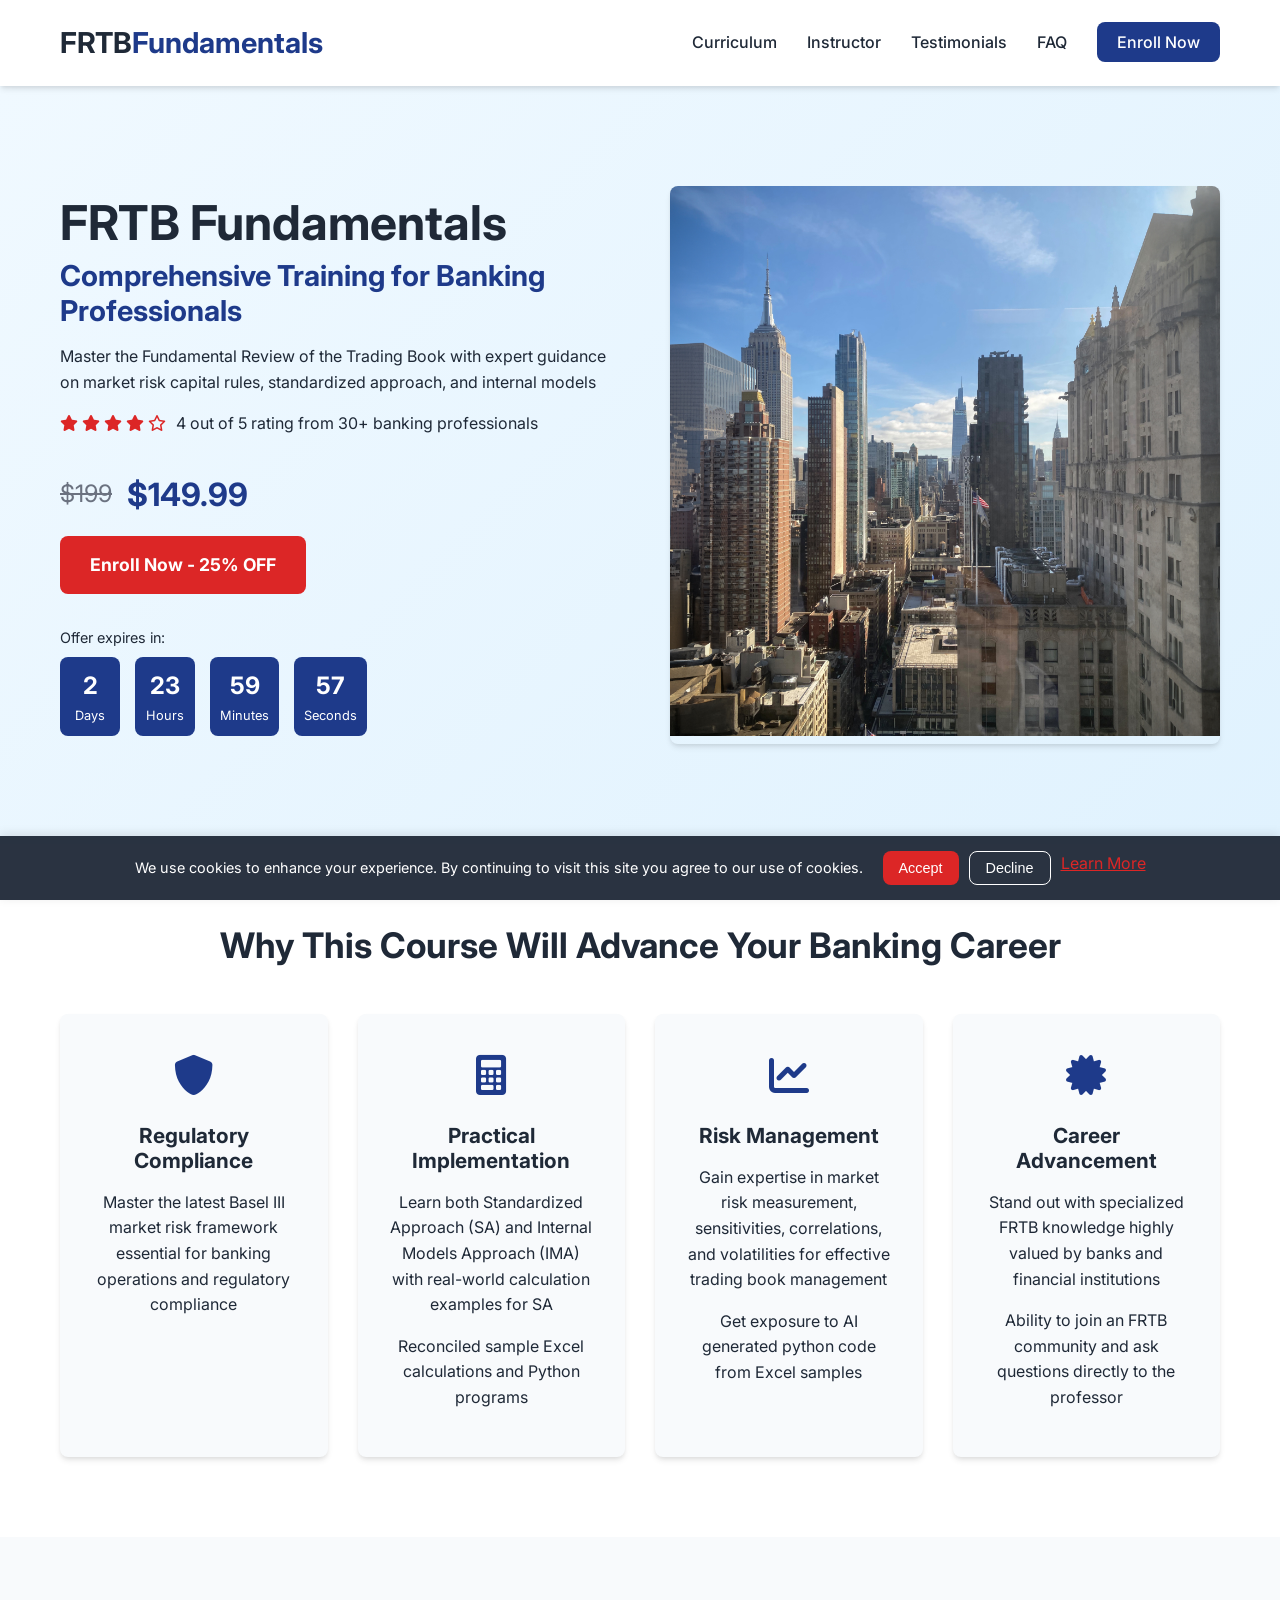
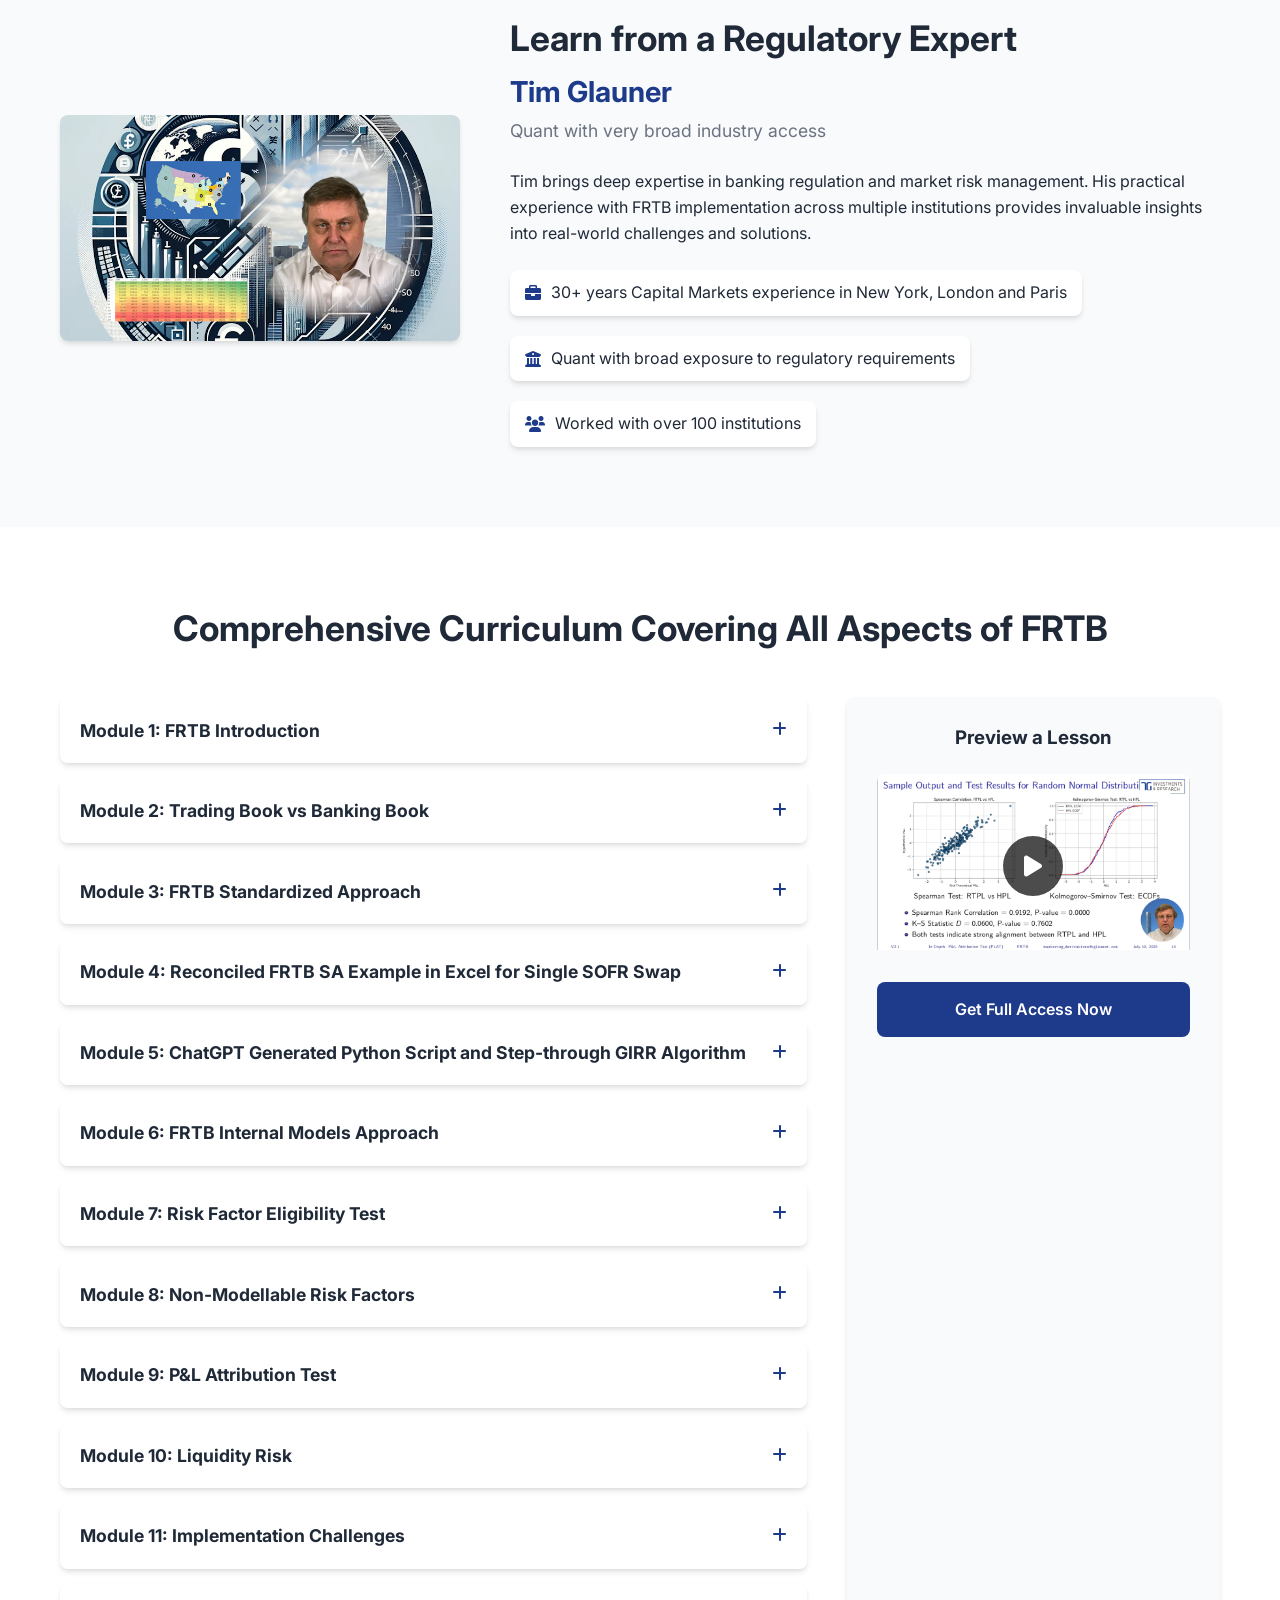
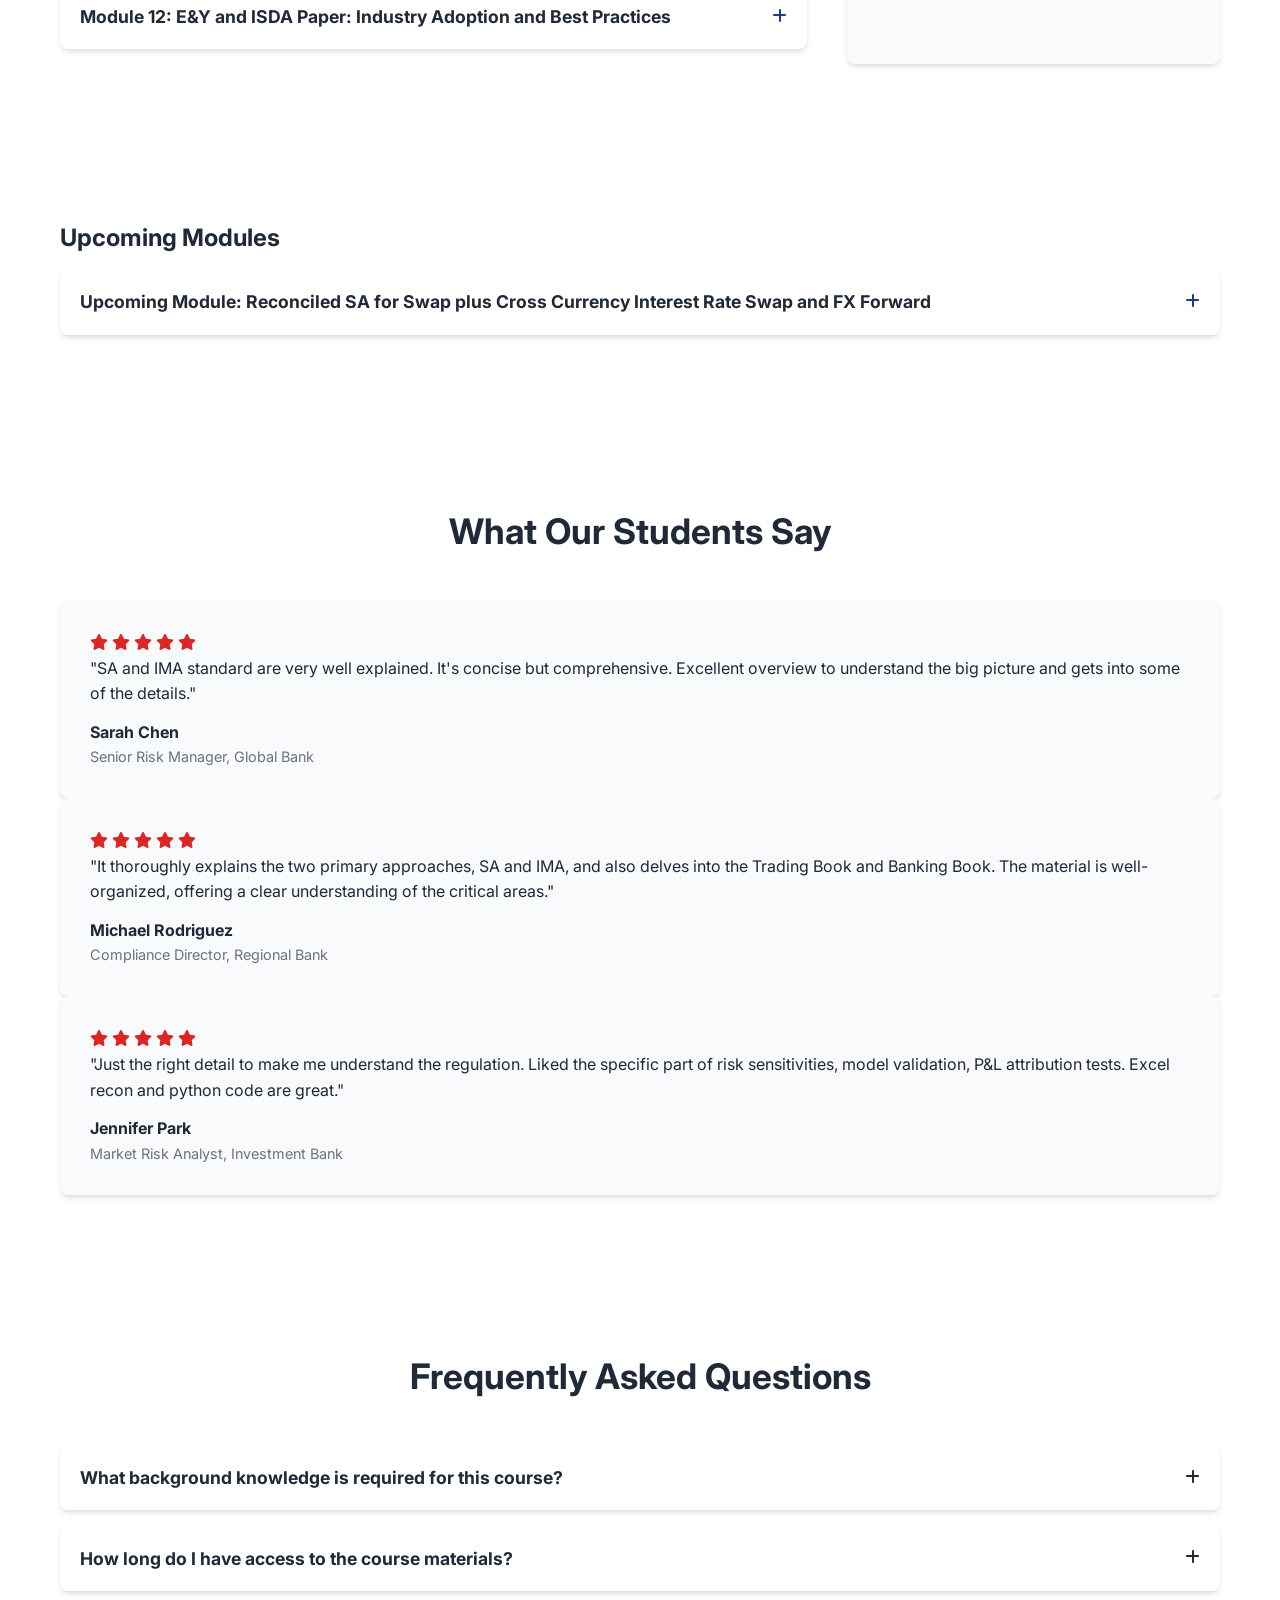
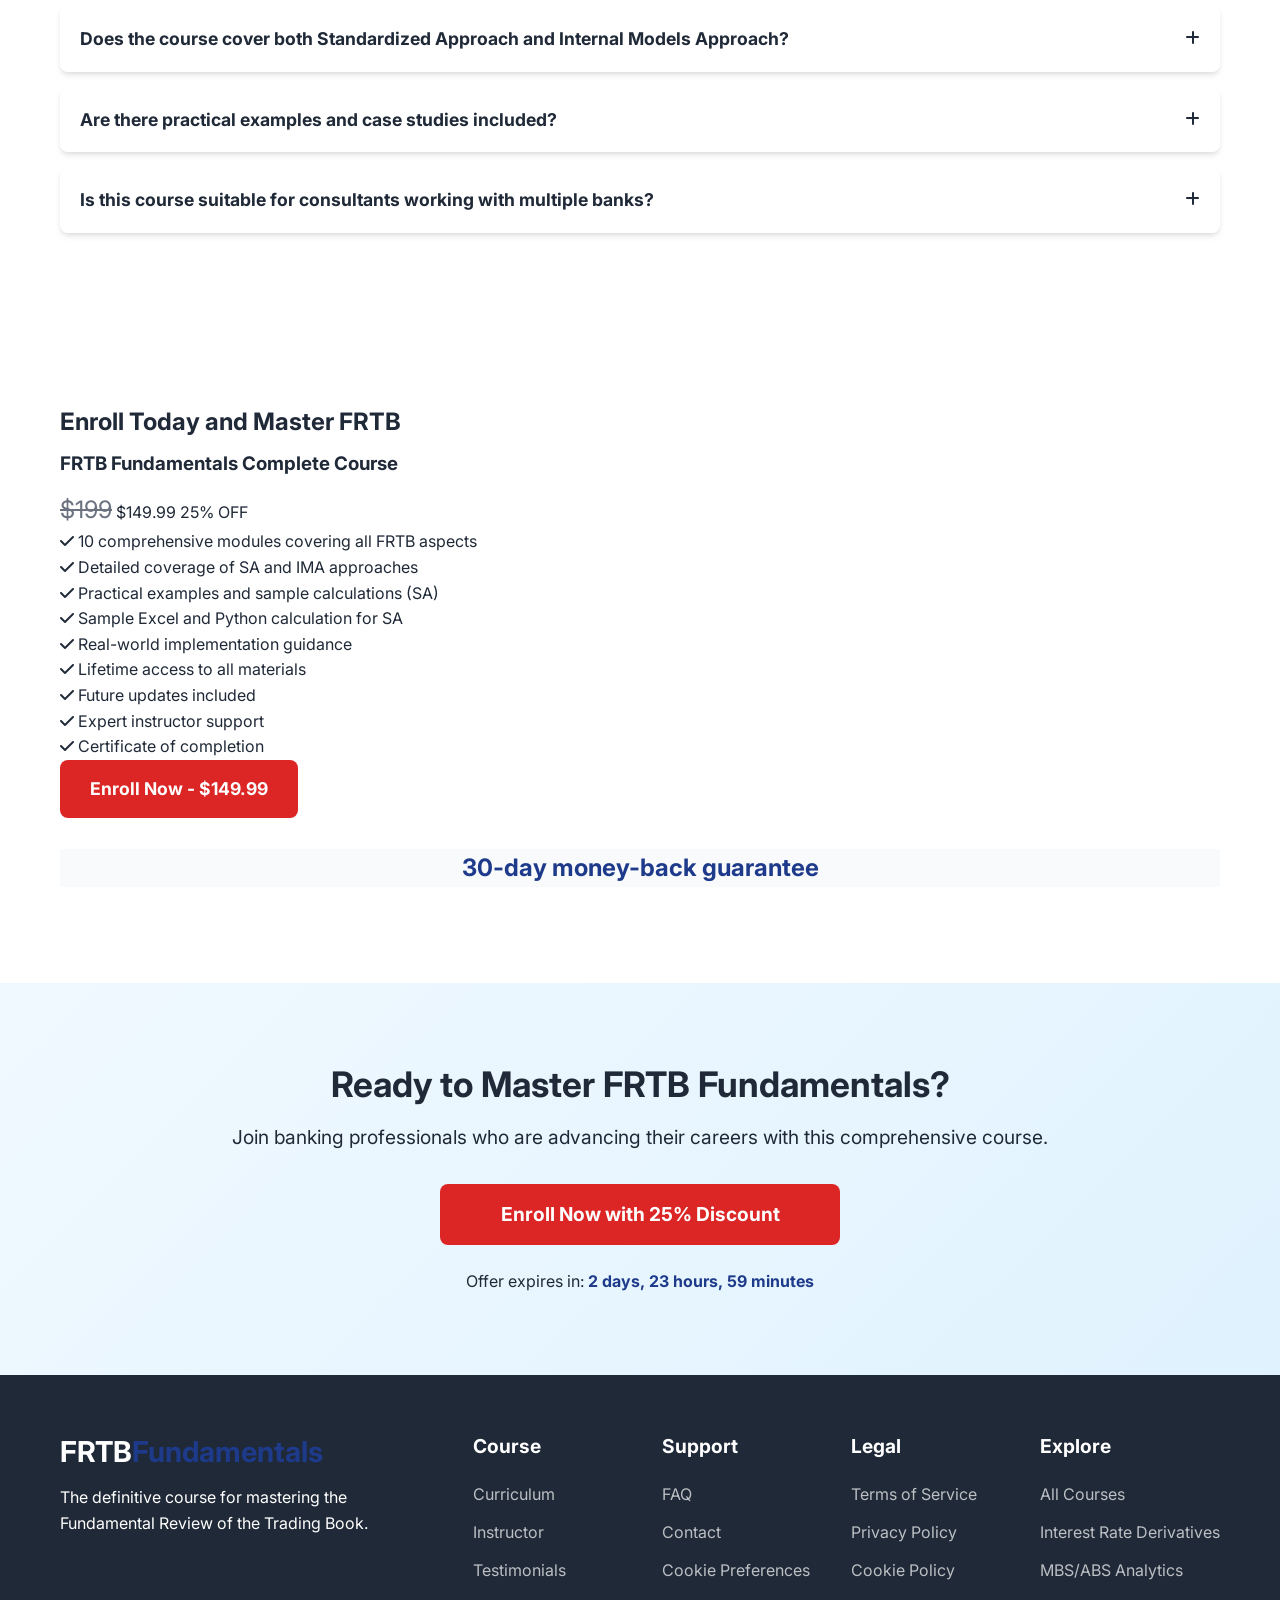
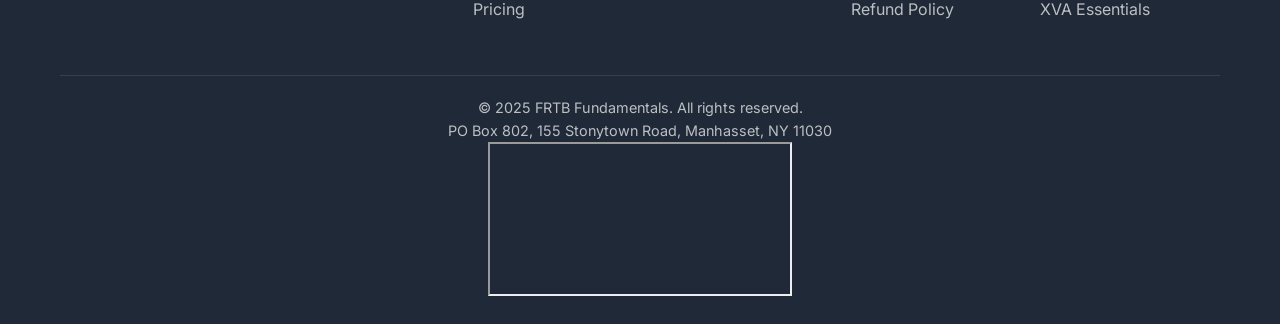
==== index.html @ 1088422f "Update March 2026 Udemy coupon links" ====
<!DOCTYPE html>
<html lang="en">
<head>
    <meta charset="UTF-8">
    <meta name="viewport" content="width=device-width, initial-scale=1.0">
    <title>FRTB Fundamentals | Comprehensive Training for Banking Professionals</title>
    <meta name="description" content="Master FRTB: SA vs IMA, Expected Shortfall, RFET/NMRF, PLA, and liquidity horizons. Bank-grade examples with Excel and Python.">
    <meta name="keywords" content="FRTB, fundamental review trading book, market risk, Basel III, banking regulation, capital requirements, standardized approach, internal models">
    <meta name="author" content="Tim Glauner">
    <meta name="robots" content="index,follow,max-snippet:-1,max-image-preview:large,max-video-preview:-1">
    <link rel="canonical" href="https://tglauner.com/frtb_fundamentals/">
    <link rel="alternate" hreflang="en" href="https://tglauner.com/frtb_fundamentals/">
    <meta property="og:title" content="FRTB Fundamentals | Basel III Market Risk Course">
    <meta property="og:description" content="Master FRTB: SA vs IMA, Expected Shortfall, RFET/NMRF, PLA, and liquidity horizons. Bank-grade examples with Excel and Python.">
    <meta property="og:url" content="https://tglauner.com/frtb_fundamentals/">
    <meta property="og:type" content="website">
    <meta property="og:site_name" content="TG Investments and Research">
    <meta property="og:locale" content="en_US">
    <meta property="og:image" content="https://tglauner.com/frtb_fundamentals/images/frtb_skyline.jpg">
    <meta property="og:image:alt" content="Financial district skyline for FRTB Fundamentals">
    <meta name="twitter:card" content="summary_large_image">
    <meta name="twitter:title" content="FRTB Fundamentals | Basel III Market Risk Course">
    <meta name="twitter:description" content="Master FRTB: SA vs IMA, Expected Shortfall, RFET/NMRF, PLA, and liquidity horizons. Bank-grade examples with Excel and Python.">
    <meta name="twitter:image" content="https://tglauner.com/frtb_fundamentals/images/frtb_skyline.jpg">
    <meta name="twitter:image:alt" content="Financial district skyline for FRTB Fundamentals">
    <link rel="stylesheet" href="styles.css">
    <link rel="stylesheet" href="cookie-styles.css">
    <link rel="stylesheet" href="https://cdnjs.cloudflare.com/ajax/libs/font-awesome/6.0.0/css/all.min.css">
    <link rel="preconnect" href="https://fonts.googleapis.com">
    <link rel="preconnect" href="https://fonts.gstatic.com" crossorigin>
    <link href="https://fonts.googleapis.com/css2?family=Inter:wght@300;400;500;600;700&display=swap" rel="stylesheet">
    <link rel="icon" type="image/png" href="images/FRTB_favicon.png">
    <script type="application/ld+json">
        {
            "@context": "https://schema.org",
            "@graph": [
                {
                    "@type": "Organization",
                    "@id": "https://tglauner.com/#organization",
                    "name": "TG Investments and Research, LLC",
                    "url": "https://tglauner.com/",
                    "logo": "https://tglauner.com/assets/favicon.png"
                },
                {
                    "@type": "Person",
                    "@id": "https://tglauner.com/#tim-glauner",
                    "name": "Tim Glauner",
                    "jobTitle": "Founder and Instructor",
                    "affiliation": {
                        "@id": "https://tglauner.com/#organization"
                    }
                },
                {
                    "@type": "Course",
                    "@id": "https://tglauner.com/frtb_fundamentals/#course",
                    "name": "FRTB Fundamentals",
                    "description": "Master FRTB: SA vs IMA, Expected Shortfall, RFET/NMRF, PLA, and liquidity horizons. Bank-grade examples with Excel and Python.",
                    "url": "https://tglauner.com/frtb_fundamentals/",
                    "image": "https://tglauner.com/frtb_fundamentals/images/frtb_skyline.jpg",
                    "inLanguage": "en",
                    "educationalLevel": "Professional",
                    "courseMode": "online",
                    "provider": {
                        "@id": "https://tglauner.com/#organization"
                    },
                    "instructor": {
                        "@id": "https://tglauner.com/#tim-glauner"
                    },
                    "offers": {
                        "@type": "Offer",
                        "url": "https://www.udemy.com/course/fundamental-review-of-the-trading-book/?couponCode=FRTB25_MAR_2026",
                        "price": "149.99",
                        "priceCurrency": "USD",
                        "availability": "https://schema.org/InStock"
                    }
                },
                {
                    "@type": "BreadcrumbList",
                    "@id": "https://tglauner.com/frtb_fundamentals/#breadcrumbs",
                    "itemListElement": [
                        {
                            "@type": "ListItem",
                            "position": 1,
                            "name": "Home",
                            "item": "https://tglauner.com/"
                        },
                        {
                            "@type": "ListItem",
                            "position": 2,
                            "name": "FRTB Fundamentals",
                            "item": "https://tglauner.com/frtb_fundamentals/"
                        }
                    ]
                },
                {
                    "@type": "FAQPage",
                    "@id": "https://tglauner.com/frtb_fundamentals/#faq",
                    "mainEntity": [
                        {
                            "@type": "Question",
                            "name": "What background knowledge is required for this course?",
                            "acceptedAnswer": {
                                "@type": "Answer",
                                "text": "Basic understanding of banking operations and market risk concepts is helpful but not required. The course starts with fundamentals and builds up to advanced topics."
                            }
                        },
                        {
                            "@type": "Question",
                            "name": "How long do I have access to the course materials?",
                            "acceptedAnswer": {
                                "@type": "Answer",
                                "text": "You have lifetime access to all course materials, including any future updates and additional content that may be added."
                            }
                        },
                        {
                            "@type": "Question",
                            "name": "Does the course cover both Standardized Approach and Internal Models Approach?",
                            "acceptedAnswer": {
                                "@type": "Answer",
                                "text": "Yes, the course provides comprehensive coverage of both SA and IMA, including detailed explanations, calculations, and practical implementation guidance."
                            }
                        },
                        {
                            "@type": "Question",
                            "name": "Are there practical examples and case studies included?",
                            "acceptedAnswer": {
                                "@type": "Answer",
                                "text": "Absolutely. The course includes numerous practical examples, sample calculations, and real-world case studies to illustrate key concepts and implementation challenges."
                            }
                        },
                        {
                            "@type": "Question",
                            "name": "Is this course suitable for consultants working with multiple banks?",
                            "acceptedAnswer": {
                                "@type": "Answer",
                                "text": "Yes, the course is designed to provide comprehensive knowledge that consultants can apply across different institutions and FRTB implementation projects."
                            }
                        }
                    ]
                }
            ]
        }
    </script>
</head>
<body>
    <header>
        <div class="container">
            <div class="logo">
                <div class="logo-text">FRTB<span>Fundamentals</span></div>
            </div>
            <nav>
                <ul>
                    <li><a href="#curriculum">Curriculum</a></li>
                    <li><a href="#instructor">Instructor</a></li>
                    <li><a href="#testimonials">Testimonials</a></li>
                    <li><a href="#faq">FAQ</a></li>
                    <li><a href="https://www.udemy.com/course/fundamental-review-of-the-trading-book/?couponCode=FRTB25_MAR_2026" class="nav-cta">Enroll Now</a></li>
                </ul>
            </nav>
        </div>
    </header>

    <section class="hero">
        <div class="container">
            <div class="hero-content">
                <div class="hero-text">
                    <h1>FRTB Fundamentals</h1>
                    <h2>Comprehensive Training for Banking Professionals</h2>
                    <p>Master the Fundamental Review of the Trading Book with expert guidance on market risk capital rules, standardized approach, and internal models</p>
                    
                    <div class="rating">
                        <div class="stars">
                            <i class="fas fa-star"></i>
                            <i class="fas fa-star"></i>
                            <i class="fas fa-star"></i>
                            <i class="fas fa-star"></i>
                            <i class="far fa-star"></i>
                        </div>
                        <span>4 out of 5 rating from 30+ banking professionals</span>
                    </div>
                    
                    <div class="cta-container">
                        <div class="price-container">
                            <div class="original-price">$199</div>
                            <div class="discount-price">$149.99</div>
                        </div>
                        <a href="https://www.udemy.com/course/fundamental-review-of-the-trading-book/?couponCode=FRTB25_MAR_2026" class="cta-button">Enroll Now - 25% OFF</a>
                        <div class="countdown-container">
                            <p>Offer expires in:</p>
                            <div id="countdown">
                                <div class="countdown-item">
                                    <span id="days">3</span>
                                    <span class="countdown-label">Days</span>
                                </div>
                                <div class="countdown-item">
                                    <span id="hours">18</span>
                                    <span class="countdown-label">Hours</span>
                                </div>
                                <div class="countdown-item">
                                    <span id="minutes">25</span>
                                    <span class="countdown-label">Minutes</span>
                                </div>
                                <div class="countdown-item">
                                    <span id="seconds">45</span>
                                    <span class="countdown-label">Seconds</span>
                                </div>
                            </div>
                        </div>
                    </div>
                </div>
                <div class="hero-image">
                    <img src="images/frtb_skyline.jpg" alt="Financial District Skyline - FRTB Training">
                </div>
            </div>
        </div>
    </section>

    <section class="value-proposition">
        <div class="container">
            <h2>Why This Course Will Advance Your Banking Career</h2>
            <div class="benefits">
                <div class="benefit-card">
                    <div class="benefit-icon">
                        <i class="fas fa-shield-alt"></i>
                    </div>
                    <h3>Regulatory Compliance</h3>
                    <p>Master the latest Basel III market risk framework essential for banking operations and regulatory compliance</p>
                </div>
                <div class="benefit-card">
                    <div class="benefit-icon">
                        <i class="fas fa-calculator"></i>
                    </div>
                    <h3>Practical Implementation</h3>
                    <p>Learn both Standardized Approach (SA) and Internal Models Approach (IMA) with real-world calculation examples for SA</p>
                    <p>Reconciled sample Excel calculations and Python programs</p>
                </div>
                <div class="benefit-card">
                    <div class="benefit-icon">
                        <i class="fas fa-chart-line"></i>
                    </div>
                    <h3>Risk Management</h3>
                    <p>Gain expertise in market risk measurement, sensitivities, correlations, and volatilities for effective trading book management</p>
                    <p>Get exposure to AI generated python code from Excel samples</p>
                </div>
                <div class="benefit-card">
                    <div class="benefit-icon">
                        <i class="fas fa-certificate"></i>
                    </div>
                    <h3>Career Advancement</h3>
                    <p>Stand out with specialized FRTB knowledge highly valued by banks and financial institutions</p>
                    <p>Ability to join an FRTB community and ask questions directly to the professor</p>
                </div>
            </div>
        </div>
    </section>

    <section class="instructor" id="instructor">
        <div class="container">
            <div class="instructor-profile">
                <div class="instructor-image">
                    <img src="images/instructor.jpg" alt="Tim Glauner">
                </div>
                <div class="instructor-info">
                    <h2>Learn from a Regulatory Expert</h2>
                    <h3>Tim Glauner</h3>
                    <p class="instructor-title">Quant with very broad industry access</p>
                    <p>Tim brings deep expertise in banking regulation and market risk management. His practical experience with FRTB implementation across multiple institutions provides invaluable insights into real-world challenges and solutions.</p>
                    <div class="instructor-credentials">
                        <div class="credential">
                            <i class="fas fa-briefcase"></i>
                            <span>30+ years Capital Markets experience in New York, London and Paris</span>
                        </div>
                        <div class="credential">
                            <i class="fas fa-university"></i>
                            <span>Quant with broad exposure to regulatory requirements</span>
                        </div>
                        <div class="credential">
                            <i class="fas fa-users"></i>
                            <span>Worked with over 100 institutions</span>
                        </div>
                    </div>
                </div>
            </div>
        </div>
    </section>

    <section class="curriculum" id="curriculum">
        <div class="container">
            <h2>Comprehensive Curriculum Covering All Aspects of FRTB</h2>
            <div class="curriculum-container">
                <div class="module-list">
                    <div class="module">
                        <div class="module-header">
                            <h3>Module 1: FRTB Introduction</h3>
                            <span class="toggle-icon"><i class="fas fa-plus"></i></span>
                        </div>
                        <div class="module-content">
                            <p>Comprehensive overview of the Fundamental Review of the Trading Book framework and its objectives.</p>
                            <ul>
                                <li>What is FRTB and why it was introduced</li>
                                <li>Key objectives and regulatory goals</li>
                                <li>Impact on financial institutions</li>
                                <li>Implementation challenges and timeline</li>
                            </ul>
                        </div>
                    </div>
                    <div class="module">
                        <div class="module-header">
                            <h3>Module 2: Trading Book vs Banking Book</h3>
                            <span class="toggle-icon"><i class="fas fa-plus"></i></span>
                        </div>
                        <div class="module-content">
                            <p>Understanding the critical distinction between trading and banking books under FRTB.</p>
                            <ul>
                                <li>Definitions and classification criteria</li>
                                <li>Boundary conditions and restrictions</li>
                                <li>Impact on capital treatment</li>
                                <li>Practical classification examples</li>
                            </ul>
                        </div>
                    </div>
                    <div class="module">
                        <div class="module-header">
                            <h3>Module 3: FRTB Standardized Approach</h3>
                            <span class="toggle-icon"><i class="fas fa-plus"></i></span>
                        </div>
                        <div class="module-content">
                            <p>Deep dive into the Standardized Approach methodology and calculation framework.</p>
                            <ul>
                                <li>SA framework overview and structure</li>
                                <li>Risk sensitivities: Delta, Vega, and Curvature</li>
                                <li>Capital charge calculations</li>
                                <li>Sample calculations and examples</li>
                            </ul>
                        </div>
                    </div>
                    <div class="module">
                        <div class="module-header">
                            <h3>Module 4: Reconciled FRTB SA Example in Excel for Single SOFR Swap</h3>
                            <span class="toggle-icon"><i class="fas fa-plus"></i></span>
                        </div>
                        <div class="module-content">
                            <p>A practical, step-by-step guide to reconciling FRTB Standardized Approach calculations for a single SOFR swap using Excel.</p>
                            <ul>
                                <li>Detailed breakdown of SA components for swaps</li>
                                <li>Excel-based calculation examples</li>
                                <li>Reconciliation steps and best practices</li>
                                <li>Understanding SOFR swap specifics in FRTB</li>
                            </ul>
                        </div>
                    </div>
                    <div class="module">
                        <div class="module-header">
                            <h3>Module 5: ChatGPT Generated Python Script and Step-through GIRR Algorithm</h3>
                            <span class="toggle-icon"><i class="fas fa-plus"></i></span>
                        </div>
                        <div class="module-content">
                            <p>Explore how ChatGPT can assist in converting FRTB-related Excel spreadsheets into Python code, and a detailed walkthrough of the GIRR algorithm.</p>
                            <ul>
                                <li>Leveraging AI for code conversion</li>
                                <li>Understanding the GIRR (General Interest Rate Risk) algorithm</li>
                                <li>Step-by-step Python implementation</li>
                                <li>Practical application and validation</li>
                            </ul>
                        </div>
                    </div>
                    <div class="module">
                        <div class="module-header">
                            <h3>Module 6: FRTB Internal Models Approach</h3>
                            <span class="toggle-icon"><i class="fas fa-plus"></i></span>
                        </div>
                        <div class="module-content">
                            <p>Comprehensive coverage of the Internal Models Approach and regulatory requirements.</p>
                            <ul>
                                <li>IMA framework and approval process</li>
                                <li>Model validation requirements</li>
                                <li>Expected Shortfall methodology</li>
                                <li>Stress testing and scenario analysis</li>
                            </ul>
                        </div>
                    </div>
                    <div class="module">
                        <div class="module-header">
                            <h3>Module 7: Risk Factor Eligibility Test</h3>
                            <span class="toggle-icon"><i class="fas fa-plus"></i></span>
                        </div>
                        <div class="module-content">
                            <p>Understanding the criteria for risk factor eligibility under the Internal Models Approach.</p>
                            <ul>
                                <li>Eligibility criteria and tests</li>
                                <li>Modellable vs Non-Modellable Risk Factors</li>
                                <li>Data requirements and quality standards</li>
                                <li>Practical application examples</li>
                            </ul>
                        </div>
                    </div>
                    <div class="module">
                        <div class="module-header">
                            <h3>Module 8: Non-Modellable Risk Factors</h3>
                            <span class="toggle-icon"><i class="fas fa-plus"></i></span>
                        </div>
                        <div class="module-content">
                            <p>In-depth analysis of Non-Modellable Risk Factors and their treatment under FRTB.</p>
                            <ul>
                                <li>Definition and identification of NMRFs</li>
                                <li>Capital charge calculation for NMRFs</li>
                                <li>Stress testing requirements</li>
                                <li>Practical examples and case studies</li>
                            </ul>
                        </div>
                    </div>
                    <div class="module">
                        <div class="module-header">
                            <h3>Module 9: P&L Attribution Test</h3>
                            <span class="toggle-icon"><i class="fas fa-plus"></i></span>
                        </div>
                        <div class="module-content">
                            <p>Understanding the P&L Attribution Test requirements and implementation.</p>
                            <ul>
                                <li>Test methodology and criteria</li>
                                <li>Calculation and interpretation</li>
                                <li>Consequences of test failures</li>
                                <li>Best practices for compliance</li>
                            </ul>
                        </div>
                    </div>
                    <div class="module">
                        <div class="module-header">
                            <h3>Module 10: Liquidity Risk</h3>
                            <span class="toggle-icon"><i class="fas fa-plus"></i></span>
                        </div>
                        <div class="module-content">
                            <p>Comprehensive coverage of liquidity risk considerations under FRTB.</p>
                            <ul>
                                <li>Liquidity risk framework</li>
                                <li>Liquidity horizons and adjustments</li>
                                <li>Impact on capital calculations</li>
                                <li>Practical implementation guidance</li>
                            </ul>
                        </div>
                    </div>
                    <div class="module">
                        <div class="module-header">
                            <h3>Module 11: Implementation Challenges</h3>
                            <span class="toggle-icon"><i class="fas fa-plus"></i></span>
                        </div>
                        <div class="module-content">
                            <p>Practical insights into FRTB implementation challenges and solutions.</p>
                            <ul>
                                <li>Data management and infrastructure requirements</li>
                                <li>Technology and system upgrades</li>
                                <li>Organizational and process changes</li>
                                <li>Cost-benefit analysis</li>
                            </ul>
                        </div>
                    </div>
                    <div class="module">
                        <div class="module-header">
                            <h3>Module 12: E&Y and ISDA Paper: Industry Adoption and Best Practices</h3>
                            <span class="toggle-icon"><i class="fas fa-plus"></i></span>
                        </div>
                        <div class="module-content">
                            <p>Insights from industry adoption studies and implementation best practices.</p>
                            <ul>
                                <li>ISDA and EY IMA adoption paper summary</li>
                                <li>Industry trends and challenges</li>
                                <li>Best practices from leading institutions</li>
                                <li>Future developments and considerations</li>
                            </ul>
                        </div>
                    </div>

                    
                </div>
                <div class="preview-container">
                    <h3>Preview a Lesson</h3>
                    <div class="video-preview">
                        <img src="images/319 slides 2.1-14 2 tests looks great 2.1.jpg" alt="Course Preview">
                        <div class="play-button">
                            <i class="fas fa-play"></i>
                        </div>
                    </div>
                    <a href="#pricing" class="secondary-cta">Get Full Access Now</a>
                </div>
            </div>
        </div>
    </section>

    <section class="upcoming-modules">
        <div class="container">
            <h2>Upcoming Modules</h2>
            <div class="module-list">
                <div class="module">
                    <div class="module-header">
                        <h3>Upcoming Module: Reconciled SA for Swap plus Cross Currency Interest Rate Swap and FX Forward</h3>
                        <span class="toggle-icon"><i class="fas fa-plus"></i></span>
                    </div>
                    <div class="module-content">
                        <p>An advanced module covering the reconciliation of Standardized Approach calculations for complex instruments including cross-currency interest rate swaps and FX forwards.</p>
                        <ul>
                            <li>Advanced SA calculations for complex derivatives</li>
                            <li>Cross-currency interest rate swap treatment under FRTB</li>
                            <li>FX forward considerations in SA</li>
                            <li>Comprehensive reconciliation examples</li>
                        </ul>
                    </div>
                </div>
            </div>
        </div>
    </section>

    <section class="testimonials" id="testimonials">
        <div class="container">
            <h2>What Our Students Say</h2>
            <div class="testimonial-grid">
                <div class="testimonial-card">
                    <div class="testimonial-content">
                        <div class="stars">
                            <i class="fas fa-star"></i>
                            <i class="fas fa-star"></i>
                            <i class="fas fa-star"></i>
                            <i class="fas fa-star"></i>
                            <i class="fas fa-star"></i>
                        </div>
                        <p>"SA and IMA standard are very well explained. It's concise but comprehensive. Excellent overview to understand the big picture and gets into some of the details."</p>
                    </div>
                    <div class="testimonial-author">
                        <div class="author-info">
                            <h4>Sarah Chen</h4>
                            <p>Senior Risk Manager, Global Bank</p>
                        </div>
                    </div>
                </div>
                <div class="testimonial-card">
                    <div class="testimonial-content">
                        <div class="stars">
                            <i class="fas fa-star"></i>
                            <i class="fas fa-star"></i>
                            <i class="fas fa-star"></i>
                            <i class="fas fa-star"></i>
                            <i class="fas fa-star"></i>
                        </div>
                        <p>"It thoroughly explains the two primary approaches, SA and IMA, and also delves into the Trading Book and Banking Book. The material is well-organized, offering a clear understanding of the critical areas."</p>
                    </div>
                    <div class="testimonial-author">
                        <div class="author-info">
                            <h4>Michael Rodriguez</h4>
                            <p>Compliance Director, Regional Bank</p>
                        </div>
                    </div>
                </div>
                <div class="testimonial-card">
                    <div class="testimonial-content">
                        <div class="stars">
                            <i class="fas fa-star"></i>
                            <i class="fas fa-star"></i>
                            <i class="fas fa-star"></i>
                            <i class="fas fa-star"></i>
                            <i class="fas fa-star"></i>
                        </div>
                        <p>"Just the right detail to make me understand the regulation. Liked the specific part of risk sensitivities, model validation, P&L attribution tests. Excel recon and python code are great."</p>
                    </div>
                    <div class="testimonial-author">
                        <div class="author-info">
                            <h4>Jennifer Park</h4>
                            <p>Market Risk Analyst, Investment Bank</p>
                        </div>
                    </div>
                </div>
            </div>
        </div>
    </section>

    <section class="faq" id="faq">
        <div class="container">
            <h2>Frequently Asked Questions</h2>
            <div class="faq-container">
                <div class="faq-item">
                    <div class="faq-question">
                        <h3>What background knowledge is required for this course?</h3>
                        <span class="faq-toggle"><i class="fas fa-plus"></i></span>
                    </div>
                    <div class="faq-answer">
                        <p>Basic understanding of banking operations and market risk concepts is helpful but not required. The course starts with fundamentals and builds up to advanced topics.</p>
                    </div>
                </div>
                <div class="faq-item">
                    <div class="faq-question">
                        <h3>How long do I have access to the course materials?</h3>
                        <span class="faq-toggle"><i class="fas fa-plus"></i></span>
                    </div>
                    <div class="faq-answer">
                        <p>You have lifetime access to all course materials, including any future updates and additional content that may be added.</p>
                    </div>
                </div>
                <div class="faq-item">
                    <div class="faq-question">
                        <h3>Does the course cover both Standardized Approach and Internal Models Approach?</h3>
                        <span class="faq-toggle"><i class="fas fa-plus"></i></span>
                    </div>
                    <div class="faq-answer">
                        <p>Yes, the course provides comprehensive coverage of both SA and IMA, including detailed explanations, calculations, and practical implementation guidance.</p>
                    </div>
                </div>
                <div class="faq-item">
                    <div class="faq-question">
                        <h3>Are there practical examples and case studies included?</h3>
                        <span class="faq-toggle"><i class="fas fa-plus"></i></span>
                    </div>
                    <div class="faq-answer">
                        <p>Absolutely. The course includes numerous practical examples, sample calculations, and real-world case studies to illustrate key concepts and implementation challenges.</p>
                    </div>
                </div>
                <div class="faq-item">
                    <div class="faq-question">
                        <h3>Is this course suitable for consultants working with multiple banks?</h3>
                        <span class="faq-toggle"><i class="fas fa-plus"></i></span>
                    </div>
                    <div class="faq-answer">
                        <p>Yes, the course is designed to provide comprehensive knowledge that consultants can apply across different institutions and FRTB implementation projects.</p>
                    </div>
                </div>
            </div>
        </div>
    </section>

    <section class="pricing" id="pricing">
        <div class="container">
            <h2>Enroll Today and Master FRTB</h2>
            <div class="pricing-card">
                <div class="pricing-header">
                    <h3>FRTB Fundamentals Complete Course</h3>
                    <div class="price-display">
                        <span class="original-price">$199</span>
                        <span class="current-price">$149.99</span>
                        <span class="discount-badge">25% OFF</span>
                    </div>
                </div>
                <div class="pricing-features">
                    <ul>
                        <li><i class="fas fa-check"></i> 10 comprehensive modules covering all FRTB aspects</li>
                        <li><i class="fas fa-check"></i> Detailed coverage of SA and IMA approaches</li>
                        <li><i class="fas fa-check"></i> Practical examples and sample calculations (SA)</li>
                        <li><i class="fas fa-check"></i> Sample Excel and Python calculation for SA</li>
                        <li><i class="fas fa-check"></i> Real-world implementation guidance</li>
                        <li><i class="fas fa-check"></i> Lifetime access to all materials</li>
                        <li><i class="fas fa-check"></i> Future updates included</li>
                        <li><i class="fas fa-check"></i> Expert instructor support</li>
                        <li><i class="fas fa-check"></i> Certificate of completion</li>
                    </ul>
                </div>
                <div class="pricing-cta">
                    <a href="https://www.udemy.com/course/fundamental-review-of-the-trading-book/?couponCode=FRTB25_MAR_2026" class="cta-button large">Enroll Now - $149.99</a>
                    <p class="guarantee"><span class="guarantee-text">30-day money-back guarantee</span></p>
                </div>
            </div>
        </div>
    </section>

    <section class="final-cta">
        <div class="container">
            <h2>Ready to Master FRTB Fundamentals?</h2>
            <p>Join banking professionals who are advancing their careers with this comprehensive course.</p>
            <a href="https://www.udemy.com/course/fundamental-review-of-the-trading-book/?couponCode=FRTB25_MAR_2026" class="primary-cta">Enroll Now with 25% Discount</a>
            <div class="final-countdown">
                <p>Offer expires in: <span id="final-timer"></span></p>
            </div>
        </div>
    </section>

    <div id="footer-container"></div>

    <div id="cookie-consent" class="cookie-consent">
        <div class="cookie-content">
            <p>We use cookies to enhance your experience. By continuing to visit this site you agree to our use of cookies.</p>
            <div class="cookie-buttons">
                <button id="accept-cookies" class="cookie-btn accept">Accept</button>
                <button id="decline-cookies" class="cookie-btn decline">Decline</button>
                <a href="cookie-policy.html" class="cookie-link">Learn More</a>
            </div>
        </div>
    </div>

    <script src="script.js"></script>
    <script src="cookie-consent.js"></script>
    <script src="footer.js"></script>
    <script src="geo-redirect.js"></script>
    <script src="/js/tracking.js" defer></script>
</body>
</html>
---- styles.css ----
/* Global Styles */
:root {
    --primary-color: #1e3a8a;
    --secondary-color: #1e40af;
    --accent-color: #dc2626;
    --text-color: #1f2937;
    --light-text: #6b7280;
    --background-color: #ffffff;
    --light-background: #f8fafc;
    --border-color: #e5e7eb;
    --success-color: #10b981;
    --danger-color: #ef4444;
    --box-shadow: 0 4px 6px -1px rgba(0, 0, 0, 0.1), 0 2px 4px -1px rgba(0, 0, 0, 0.06);
    --border-radius: 8px;
    --transition: all 0.3s ease;
}

* {
    margin: 0;
    padding: 0;
    box-sizing: border-box;
}

body {
    font-family: 'Inter', sans-serif;
    color: var(--text-color);
    line-height: 1.6;
    background-color: var(--background-color);
}

.container {
    width: 100%;
    max-width: 1200px;
    margin: 0 auto;
    padding: 0 20px;
}

h1, h2, h3, h4, h5, h6 {
    font-weight: 700;
    line-height: 1.2;
    margin-bottom: 1rem;
}

p {
    margin-bottom: 1rem;
}

a {
    text-decoration: none;
    color: var(--primary-color);
    transition: var(--transition);
}

a:hover {
    color: var(--secondary-color);
}

ul {
    list-style: none;
}

img {
    max-width: 100%;
    height: auto;
}

section {
    padding: 80px 0;
}

.highlight {
    color: var(--danger-color);
    font-weight: 700;
}

/* Header Styles */
header {
    background-color: var(--background-color);
    box-shadow: var(--box-shadow);
    position: sticky;
    top: 0;
    z-index: 100;
    padding: 20px 0;
}

header .container {
    display: flex;
    justify-content: space-between;
    align-items: center;
}

.logo .logo-text {
    font-size: 1.8rem;
    font-weight: 700;
    margin: 0;
}

.logo span {
    color: var(--primary-color);
}

nav ul {
    display: flex;
    gap: 30px;
}

nav a {
    color: var(--text-color);
    font-weight: 500;
}

nav a:hover {
    color: var(--primary-color);
}

.nav-cta {
    background-color: var(--primary-color);
    color: white !important;
    padding: 10px 20px;
    border-radius: var(--border-radius);
}

.nav-cta:hover {
    background-color: var(--secondary-color);
}

/* Hero Section */
.hero {
    background: linear-gradient(135deg, #f0f9ff 0%, #e0f2fe 100%);
    padding: 100px 0;
}

.hero-content {
    display: flex;
    align-items: center;
    gap: 60px;
}

.hero-text {
    flex: 1;
}

.hero-text h1 {
    font-size: 3rem;
    margin-bottom: 0.5rem;
    color: var(--text-color);
}

.hero-text h2 {
    font-size: 1.8rem;
    color: var(--primary-color);
    margin-bottom: 1rem;
}

.hero-image {
    flex: 1;
    border-radius: var(--border-radius);
    overflow: hidden;
    box-shadow: var(--box-shadow);
}

.rating {
    display: flex;
    align-items: center;
    gap: 10px;
    margin-bottom: 1.5rem;
}

.stars {
    color: var(--accent-color);
}

.cta-container {
    margin-top: 2rem;
}

.price-container {
    display: flex;
    align-items: center;
    gap: 15px;
    margin-bottom: 1rem;
}

.original-price {
    font-size: 1.5rem;
    color: var(--light-text);
    text-decoration: line-through;
}

.discount-price {
    font-size: 2rem;
    font-weight: 700;
    color: var(--primary-color);
}

.cta-button {
    display: inline-block;
    background-color: var(--accent-color);
    color: white;
    font-weight: 700;
    padding: 15px 30px;
    border-radius: var(--border-radius);
    font-size: 1.1rem;
    transition: var(--transition);
    margin-bottom: 1rem;
}

.cta-button:hover {
    background-color: #e89806;
    color: white;
    transform: translateY(-2px);
}

.countdown-container {
    margin-top: 1rem;
}

.countdown-container p {
    font-size: 0.9rem;
    margin-bottom: 0.5rem;
}

#countdown {
    display: flex;
    gap: 15px;
}

.countdown-item {
    display: flex;
    flex-direction: column;
    align-items: center;
    background-color: var(--primary-color);
    color: white;
    padding: 10px;
    border-radius: var(--border-radius);
    min-width: 60px;
}

.countdown-item span:first-child {
    font-size: 1.5rem;
    font-weight: 700;
}

.countdown-label {
    font-size: 0.8rem;
}

/* Value Proposition Section */
.value-proposition {
    background-color: var(--background-color);
    text-align: center;
}

.value-proposition h2 {
    font-size: 2.2rem;
    margin-bottom: 3rem;
}

.benefits {
    display: grid;
    grid-template-columns: repeat(auto-fit, minmax(250px, 1fr));
    gap: 30px;
}

.benefit-card {
    background-color: var(--light-background);
    padding: 30px;
    border-radius: var(--border-radius);
    box-shadow: var(--box-shadow);
    transition: var(--transition);
}

.benefit-card:hover {
    transform: translateY(-5px);
}

.benefit-icon {
    font-size: 2.5rem;
    color: var(--primary-color);
    margin-bottom: 1rem;
}

.benefit-card h3 {
    font-size: 1.3rem;
    margin-bottom: 1rem;
}

/* Instructor Section */
.instructor {
    background-color: var(--light-background);
}

.instructor-profile {
    display: flex;
    align-items: center;
    gap: 50px;
}

.instructor-image {
    flex: 1;
    max-width: 400px;
}

.instructor-image img {
    border-radius: var(--border-radius);
    box-shadow: var(--box-shadow);
}

.instructor-info {
    flex: 1.5;
}

.instructor-info h2 {
    font-size: 2.2rem;
}

.instructor-info h3 {
    font-size: 1.8rem;
    color: var(--primary-color);
    margin-bottom: 0.5rem;
}

.instructor-title {
    font-size: 1.1rem;
    color: var(--light-text);
    margin-bottom: 1.5rem;
}

.instructor-credentials {
    display: flex;
    flex-wrap: wrap;
    gap: 20px;
    margin-top: 1.5rem;
}

.credential {
    display: flex;
    align-items: center;
    gap: 10px;
    background-color: var(--background-color);
    padding: 10px 15px;
    border-radius: var(--border-radius);
    box-shadow: var(--box-shadow);
}

.credential i {
    color: var(--primary-color);
}

/* Curriculum Section */
.curriculum h2 {
    font-size: 2.2rem;
    text-align: center;
    margin-bottom: 3rem;
}

.curriculum-container {
    display: grid;
    grid-template-columns: 2fr 1fr;
    gap: 40px;
}

.module {
    background-color: var(--light-background);
    border-radius: var(--border-radius);
    overflow: hidden;
    margin-bottom: 15px;
    box-shadow: var(--box-shadow);
}

.module-header {
    display: flex;
    justify-content: space-between;
    align-items: center;
    padding: 20px;
    background-color: var(--background-color);
    cursor: pointer;
}

.module-header h3 {
    margin-bottom: 0;
    font-size: 1.1rem;
}

.toggle-icon {
    color: var(--primary-color);
    transition: var(--transition);
}

.module-content {
    padding: 0 20px 20px;
    display: none;
}

.module-content ul {
    margin-top: 1rem;
    padding-left: 20px;
}

.module-content ul li {
    margin-bottom: 0.5rem;
    position: relative;
    padding-left: 20px;
}

.module-content ul li:before {
    content: "•";
    color: var(--primary-color);
    position: absolute;
    left: 0;
}

.preview-container {
    background-color: var(--light-background);
    padding: 30px;
    border-radius: var(--border-radius);
    box-shadow: var(--box-shadow);
}

.preview-container h3 {
    text-align: center;
    margin-bottom: 1.5rem;
}

.video-preview {
    position: relative;
    border-radius: var(--border-radius);
    overflow: hidden;
    margin-bottom: 1.5rem;
    cursor: pointer;
}

.play-button {
    position: absolute;
    top: 50%;
    left: 50%;
    transform: translate(-50%, -50%);
    background-color: rgba(0, 0, 0, 0.7);
    color: white;
    width: 60px;
    height: 60px;
    border-radius: 50%;
    display: flex;
    justify-content: center;
    align-items: center;
    font-size: 1.5rem;
    transition: var(--transition);
}

.video-preview:hover .play-button {
    background-color: var(--primary-color);
}

.secondary-cta {
    display: block;
    background-color: var(--primary-color);
    color: white;
    text-align: center;
    padding: 15px;
    border-radius: var(--border-radius);
    font-weight: 600;
    transition: var(--transition);
}

.secondary-cta:hover {
    background-color: var(--secondary-color);
    color: white;
}

/* Audience Section */
.audience {
    background-color: var(--light-background);
    text-align: center;
}

.audience h2 {
    font-size: 2.2rem;
    margin-bottom: 3rem;
}

.persona-cards {
    display: grid;
    grid-template-columns: repeat(auto-fit, minmax(220px, 1fr));
    gap: 30px;
}

.persona-card {
    background-color: var(--background-color);
    padding: 30px;
    border-radius: var(--border-radius);
    box-shadow: var(--box-shadow);
    transition: var(--transition);
}

.persona-card:hover {
    transform: translateY(-5px);
}

.persona-icon {
    font-size: 2.5rem;
    color: var(--primary-color);
    margin-bottom: 1rem;
}

.persona-card h3 {
    font-size: 1.3rem;
    margin-bottom: 1rem;
}

/* Testimonials Section */
.testimonials {
    text-align: center;
}

.testimonials h2 {
    font-size: 2.2rem;
    margin-bottom: 3rem;
}

.testimonial-cards {
    display: grid;
    grid-template-columns: repeat(auto-fit, minmax(300px, 1fr));
    gap: 30px;
}

.testimonial-card {
    background-color: var(--light-background);
    padding: 30px;
    border-radius: var(--border-radius);
    box-shadow: var(--box-shadow);
    text-align: left;
}

.testimonial-rating {
    color: var(--accent-color);
    margin-bottom: 1rem;
}

.testimonial-text {
    font-style: italic;
    margin-bottom: 1.5rem;
}

.testimonial-author {
    display: flex;
    align-items: center;
    gap: 15px;
}

.testimonial-author img {
    width: 50px;
    height: 50px;
    border-radius: 50%;
    object-fit: cover;
}

.testimonial-author h4 {
    margin-bottom: 0.2rem;
}

.testimonial-author p {
    font-size: 0.9rem;
    color: var(--light-text);
    margin-bottom: 0;
}

/* Offer Section */
.offer {
    background: linear-gradient(135deg, #1e3a8a 0%, #3b82f6 100%);
    color: white;
}

.offer-content {
    background-color: rgba(255, 255, 255, 0.1);
    padding: 40px;
    border-radius: var(--border-radius);
    box-shadow: var(--box-shadow);
    position: relative;
    overflow: hidden;
}

.offer-badge {
    position: absolute;
    top: 40px;
    right: -55px;
    background-color: var(--accent-color);
    color: white;
    padding: 5px 50px;
    transform: rotate(45deg);
    font-weight: 700;
    font-size: 0.9rem;
}

.offer h2 {
    font-size: 2.2rem;
    margin-bottom: 2rem;
    text-align: center;
}

.offer-details {
    display: flex;
    justify-content: space-around;
    align-items: center;
    flex-wrap: wrap;
    gap: 30px;
    margin-bottom: 2rem;
}

.offer-pricing {
    display: flex;
    align-items: center;
    gap: 15px;
}

.offer-pricing .original-price {
    color: rgba(255, 255, 255, 0.7);
}

.offer-pricing .discount-price {
    color: white;
    font-size: 2.5rem;
}

#countdown-offer {
    display: flex;
    gap: 15px;
}

#countdown-offer .countdown-item {
    background-color: rgba(255, 255, 255, 0.2);
}

.coupon-code {
    text-align: center;
    margin-bottom: 2rem;
}

.coupon-code p {
    margin-bottom: 0.5rem;
}

.coupon-code .code {
    display: inline-block;
    background-color: white;
    color: var(--primary-color);
    padding: 10px 20px;
    border-radius: var(--border-radius);
    font-weight: 700;
    font-size: 1.2rem;
    letter-spacing: 1px;
}

.offer-features {
    margin-bottom: 2rem;
}

.offer-features h3 {
    margin-bottom: 1rem;
}

.offer-features ul {
    display: grid;
    grid-template-columns: repeat(auto-fit, minmax(250px, 1fr));
    gap: 15px;
}

.offer-features li {
    display: flex;
    align-items: center;
    gap: 10px;
}

.offer-features li i {
    color: var(--accent-color);
}

.primary-cta {
    display: block;
    background-color: var(--accent-color);
    color: white;
    text-align: center;
    padding: 15px;
    border-radius: var(--border-radius);
    font-weight: 700;
    font-size: 1.2rem;
    margin: 0 auto;
    max-width: 400px;
    transition: var(--transition);
}

.primary-cta:hover {
    background-color: #e89806;
    color: white;
    transform: translateY(-2px);
}

.seats-limited {
    text-align: center;
    margin-top: 1rem;
    font-size: 0.9rem;
}

/* FAQ Section */
.faq h2 {
    font-size: 2.2rem;
    text-align: center;
    margin-bottom: 3rem;
}

.faq-item {
    background-color: var(--light-background);
    border-radius: var(--border-radius);
    overflow: hidden;
    margin-bottom: 15px;
    box-shadow: var(--box-shadow);
}

.faq-question {
    display: flex;
    justify-content: space-between;
    align-items: center;
    padding: 20px;
    background-color: var(--background-color);
    cursor: pointer;
}

.faq-question h3 {
    margin-bottom: 0;
    font-size: 1.1rem;
}

.faq-answer {
    padding: 0 20px 20px;
    display: none;
}

/* Guarantee Section */
.guarantee {
    background-color: var(--light-background);
}

.guarantee-content {
    display: flex;
    align-items: center;
    gap: 30px;
    background-color: var(--background-color);
    padding: 40px;
    border-radius: var(--border-radius);
    box-shadow: var(--box-shadow);
}

.guarantee-icon {
    font-size: 3rem;
    color: var(--success-color);
}

.guarantee-text h2 {
    font-size: 1.8rem;
    margin-bottom: 1rem;
}

.guarantee-text p {
    margin-bottom: 0;
}

/* Final CTA Section */
.final-cta {
    text-align: center;
    background: linear-gradient(135deg, #f0f9ff 0%, #e0f2fe 100%);
}

.final-cta h2 {
    font-size: 2.2rem;
    margin-bottom: 1rem;
}

.final-cta p {
    font-size: 1.2rem;
    margin-bottom: 2rem;
}

.final-countdown {
    margin-top: 1.5rem;
}

.final-countdown p {
    font-size: 1rem;
    margin-bottom: 0;
}

#final-timer {
    font-weight: 700;
    color: var(--primary-color);
}

/* Footer */
footer {
    background-color: #1f2937;
    color: white;
    padding: 60px 0 20px;
}

.footer-content {
    display: flex;
    justify-content: space-between;
    flex-wrap: wrap;
    gap: 40px;
    margin-bottom: 40px;
}

.footer-logo {
    flex: 1;
    min-width: 250px;
}

.footer-logo h2 {
    font-size: 1.8rem;
    margin-bottom: 1rem;
}

.footer-logo span {
    color: var(--primary-color);
}

.footer-links {
    flex: 2;
    display: flex;
    justify-content: space-between;
    flex-wrap: wrap;
    gap: 30px;
}

.footer-column {
    min-width: 150px;
}

.footer-column h3 {
    font-size: 1.2rem;
    margin-bottom: 1.5rem;
    color: white;
}

.footer-column ul li {
    margin-bottom: 0.8rem;
}

.footer-column a {
    color: rgba(255, 255, 255, 0.7);
    transition: var(--transition);
}

.footer-column a:hover {
    color: white;
}

.footer-bottom {
    text-align: center;
    padding-top: 20px;
    border-top: 1px solid rgba(255, 255, 255, 0.1);
}

.footer-bottom p {
    font-size: 0.9rem;
    color: rgba(255, 255, 255, 0.7);
    margin-bottom: 0;
}

.footer-contact {
    margin-top: 20px;
}

.footer-contact .address {
    margin-bottom: 10px;
}

.footer-contact iframe {
    width: 100%;
    border: 0;
    height: 200px;
}

/* Responsive Styles */
@media (max-width: 992px) {
    .hero-content {
        flex-direction: column;
    }
    
    .instructor-profile {
        flex-direction: column;
    }
    
    .curriculum-container {
        grid-template-columns: 1fr;
    }
    
    .guarantee-content {
        flex-direction: column;
        text-align: center;
    }
}

@media (max-width: 768px) {
    header .container {
        flex-direction: column;
        gap: 20px;
    }
    
    nav ul {
        flex-wrap: wrap;
        justify-content: center;
        gap: 15px;
    }
    
    .hero {
        padding: 60px 0;
    }
    
    .hero-text h1 {
        font-size: 2.5rem;
    }
    
    .hero-text h2 {
        font-size: 1.5rem;
    }
    
    section {
        padding: 60px 0;
    }
    
    .value-proposition h2,
    .instructor-info h2,
    .curriculum h2,
    .audience h2,
    .testimonials h2,
    .offer h2,
    .faq h2,
    .final-cta h2 {
        font-size: 1.8rem;
    }
    
    .offer-details {
        flex-direction: column;
        gap: 20px;
    }
}

@media (max-width: 576px) {
    .countdown-item {
        min-width: 50px;
        padding: 8px;
    }
    
    .countdown-item span:first-child {
        font-size: 1.2rem;
    }
    
    .countdown-label {
        font-size: 0.7rem;
    }
    
    .benefit-card,
    .persona-card,
    .testimonial-card {
        padding: 20px;
    }
    
    .offer-content {
        padding: 30px 20px;
    }
    
    .primary-cta,
    .secondary-cta {
        padding: 12px;
        font-size: 1rem;
    }
}


.guarantee-text {
    font-weight: 700;
    color: var(--primary-color);
    font-size: 1.5rem; /* Increased font size */
    text-align: center;
    display: block;
    margin-top: 15px;
}
---- cookie-styles.css ----
/* Cookie Consent Banner and Modal Styles */

/* Banner Styles */
.cookie-consent {
    position: fixed;
    bottom: 0;
    left: 0;
    right: 0;
    background-color: rgba(31, 41, 55, 0.95);
    color: white;
    padding: 15px 20px;
    z-index: 1000;
    box-shadow: 0 -2px 10px rgba(0, 0, 0, 0.1);
    transition: transform 0.3s ease, opacity 0.3s ease;
}

.cookie-consent.hidden {
    transform: translateY(100%);
    opacity: 0;
}

.cookie-content {
    max-width: 1200px;
    margin: 0 auto;
    display: flex;
    flex-wrap: wrap;
    justify-content: space-between;
    align-items: center;
    gap: 20px;
}

.cookie-content p {
    flex: 1;
    min-width: 300px;
    margin: 0;
    font-size: 0.9rem;
    line-height: 1.5;
}

.cookie-content a {
    color: var(--accent-color);
    text-decoration: underline;
}

.cookie-buttons {
    display: flex;
    flex-wrap: wrap;
    gap: 10px;
}

.cookie-btn {
    padding: 8px 16px;
    border: none;
    border-radius: var(--border-radius);
    font-weight: 500;
    cursor: pointer;
    transition: var(--transition);
    font-size: 0.9rem;
}

.cookie-btn.accept {
    background-color: var(--accent-color);
    color: white;
}

.cookie-btn.accept:hover {
    background-color: #e89806;
}

.cookie-btn.decline {
    background-color: transparent;
    border: 1px solid white;
    color: white;
}

.cookie-btn.decline:hover {
    background-color: rgba(255, 255, 255, 0.1);
}

/* Preferences Modal Styles */
.cookie-preferences-modal {
    position: fixed;
    top: 0;
    left: 0;
    right: 0;
    bottom: 0;
    background-color: rgba(0, 0, 0, 0.5);
    display: flex;
    justify-content: center;
    align-items: center;
    z-index: 1100;
    opacity: 0;
    visibility: hidden;
    transition: opacity 0.3s ease, visibility 0.3s ease;
}

.cookie-preferences-modal.visible {
    opacity: 1;
    visibility: visible;
}

.preferences-content {
    background-color: white;
    border-radius: var(--border-radius);
    width: 90%;
    max-width: 600px;
    max-height: 90vh;
    overflow-y: auto;
    box-shadow: 0 4px 20px rgba(0, 0, 0, 0.15);
}

.preferences-header {
    padding: 20px;
    border-bottom: 1px solid var(--border-color);
    display: flex;
    justify-content: space-between;
    align-items: center;
}

.preferences-header h3 {
    margin: 0;
    font-size: 1.5rem;
    color: var(--text-color);
}

.preferences-close {
    background: none;
    border: none;
    font-size: 1.5rem;
    cursor: pointer;
    color: var(--light-text);
    transition: var(--transition);
}

.preferences-close:hover {
    color: var(--text-color);
}

.preferences-body {
    padding: 20px;
}

.preferences-body p {
    margin-top: 0;
    margin-bottom: 20px;
    line-height: 1.6;
}

.preference-item {
    display: flex;
    justify-content: space-between;
    align-items: center;
    padding: 15px 0;
    border-bottom: 1px solid var(--border-color);
}

.preference-item:last-child {
    border-bottom: none;
}

.preference-info {
    flex: 1;
}

.preference-info h4 {
    margin: 0 0 5px 0;
    font-size: 1.1rem;
    color: var(--text-color);
}

.preference-info p {
    margin: 0;
    font-size: 0.9rem;
    color: var(--light-text);
}

.preference-toggle {
    margin-left: 20px;
}

.preference-toggle input[type="checkbox"] {
    position: absolute;
    opacity: 0;
    width: 0;
    height: 0;
}

.preference-toggle label {
    position: relative;
    display: inline-block;
    padding-left: 50px;
    cursor: pointer;
    font-size: 0.9rem;
    user-select: none;
}

.preference-toggle label:before {
    content: '';
    position: absolute;
    left: 0;
    top: 0;
    width: 40px;
    height: 20px;
    border-radius: 10px;
    background-color: #ccc;
    transition: var(--transition);
}

.preference-toggle label:after {
    content: '';
    position: absolute;
    left: 3px;
    top: 3px;
    width: 14px;
    height: 14px;
    border-radius: 50%;
    background-color: white;
    transition: var(--transition);
}

.preference-toggle input:checked + label:before {
    background-color: var(--primary-color);
}

.preference-toggle input:checked + label:after {
    left: 23px;
}

.preference-toggle input:disabled + label {
    cursor: not-allowed;
    opacity: 0.7;
}

.preferences-footer {
    padding: 15px 20px;
    border-top: 1px solid var(--border-color);
    text-align: right;
}

.preferences-save {
    padding: 10px 20px;
    background-color: var(--primary-color);
    color: white;
    border: none;
    border-radius: var(--border-radius);
    font-weight: 500;
    cursor: pointer;
    transition: var(--transition);
}

.preferences-save:hover {
    background-color: var(--secondary-color);
}

/* Responsive Adjustments */
@media (max-width: 768px) {
    .consent-content {
        flex-direction: column;
        align-items: flex-start;
    }
    
    .consent-buttons {
        width: 100%;
        justify-content: space-between;
    }
    
    .preference-item {
        flex-direction: column;
        align-items: flex-start;
    }
    
    .preference-toggle {
        margin-left: 0;
        margin-top: 10px;
    }
}
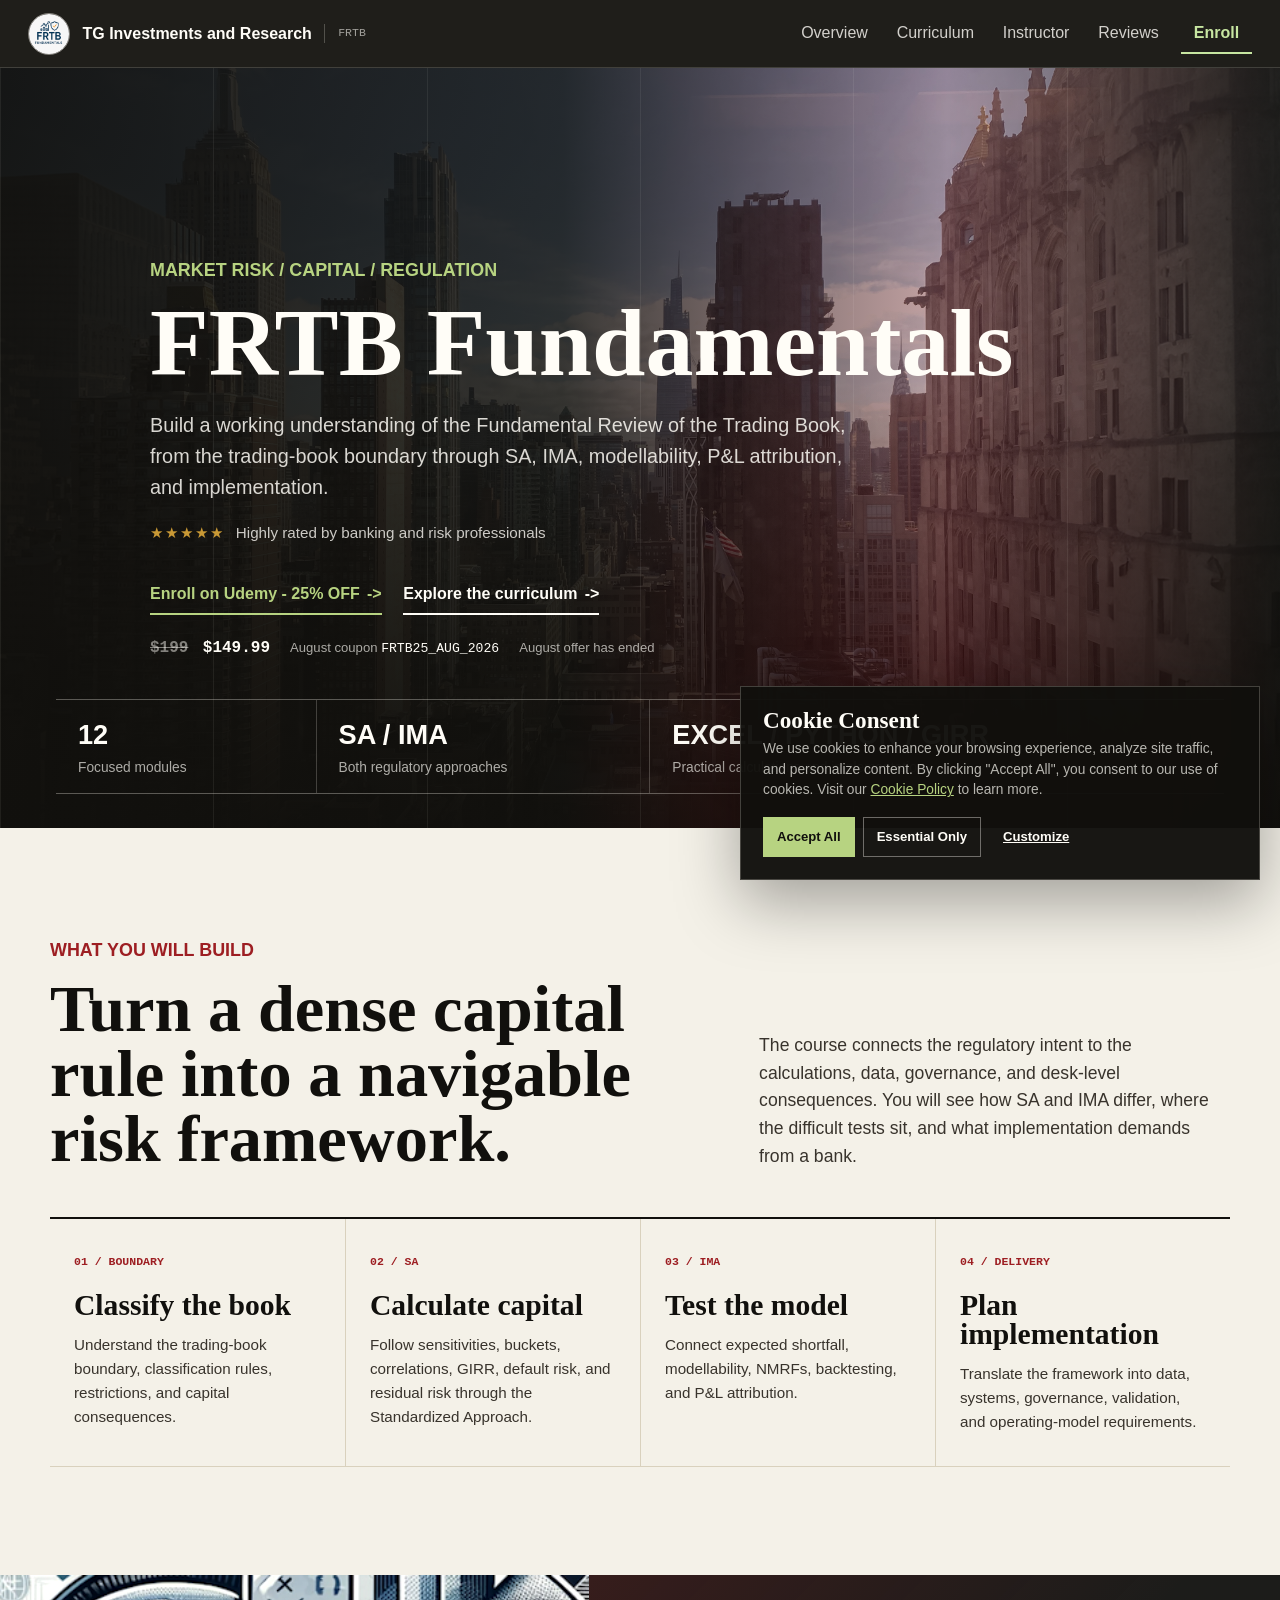
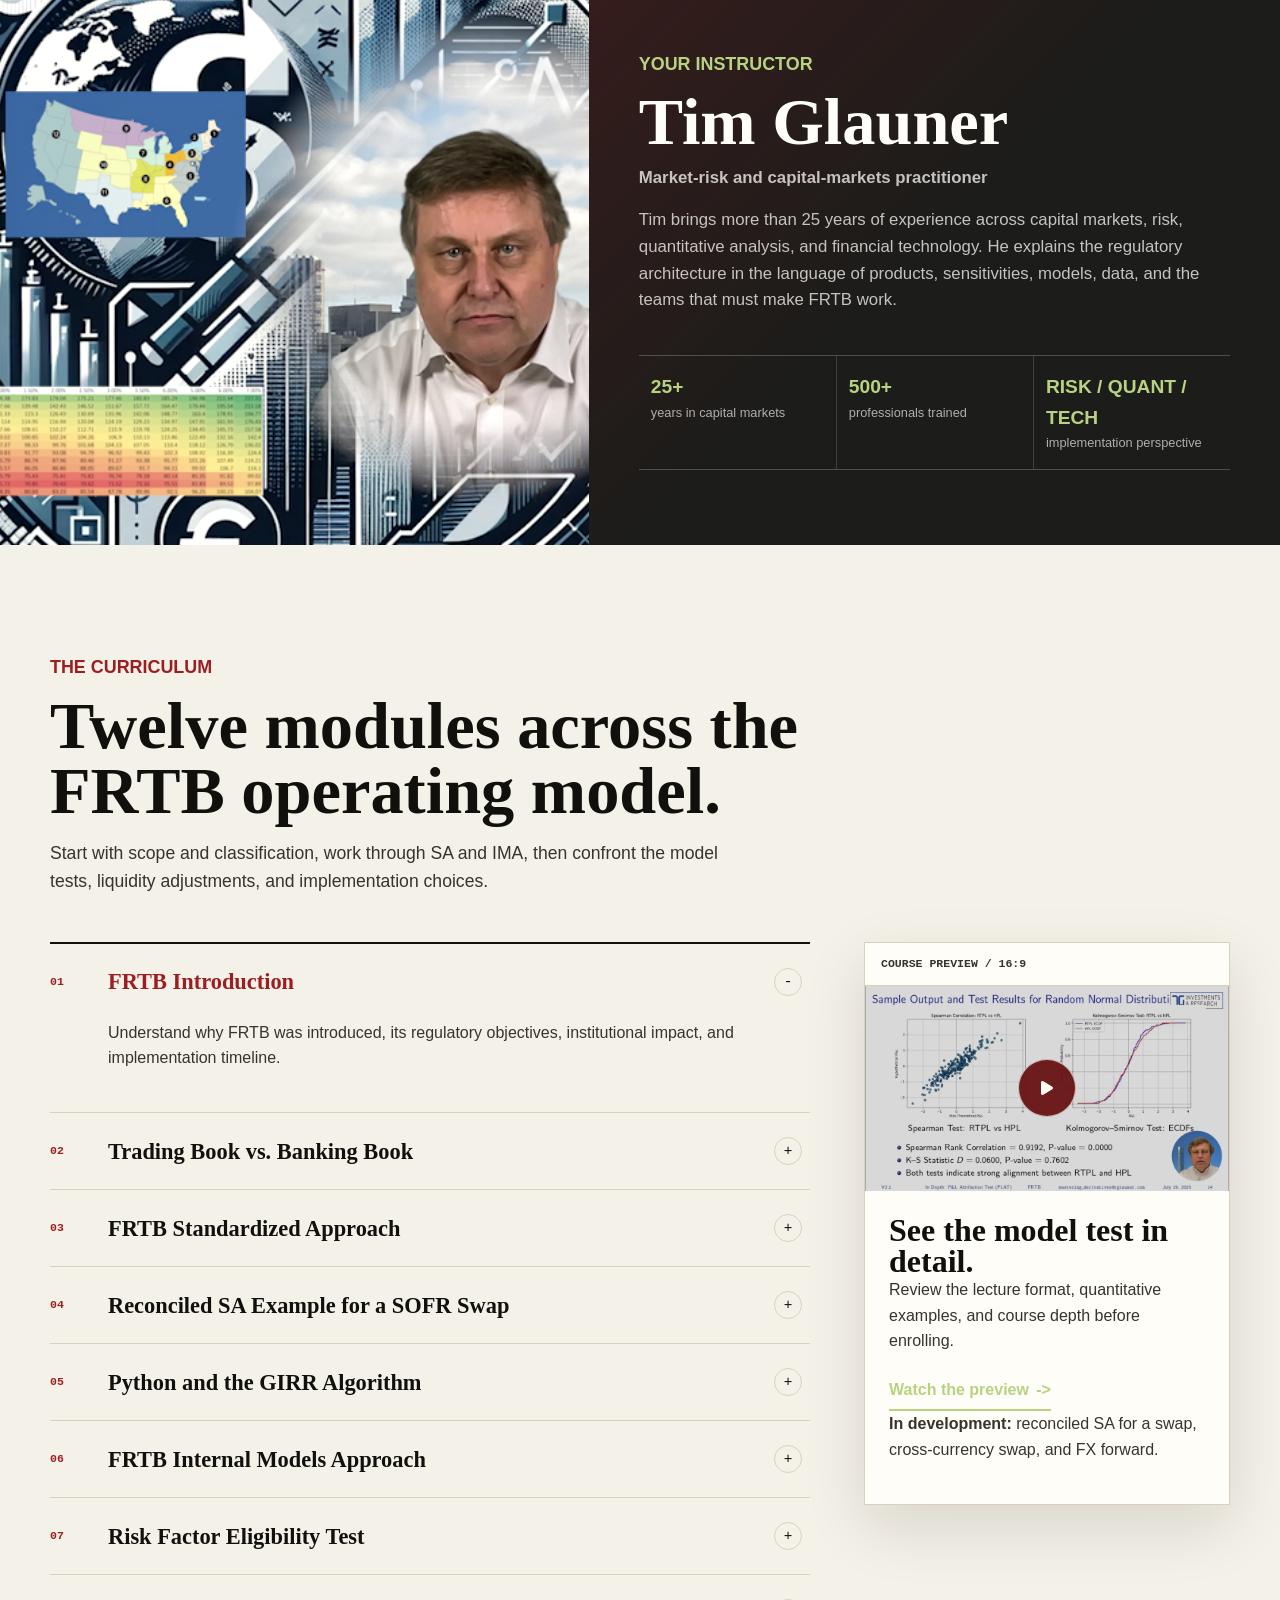
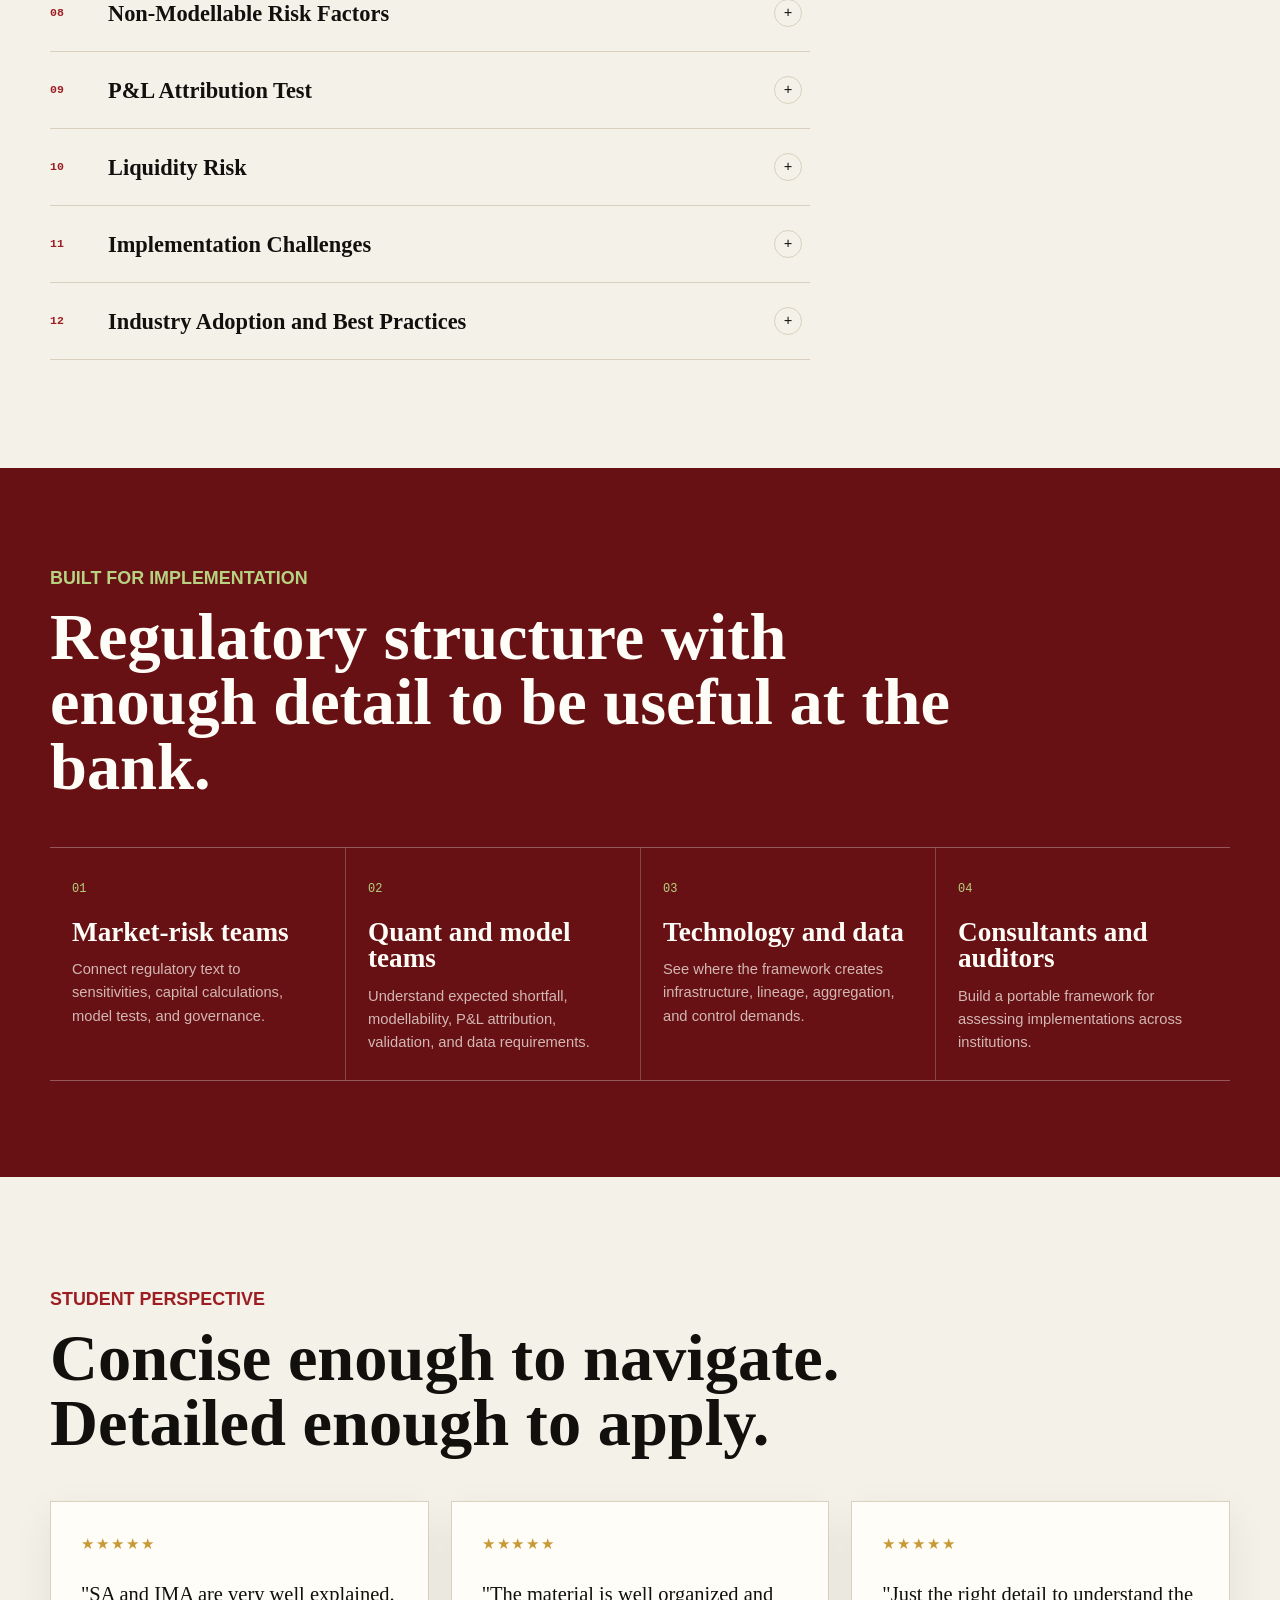
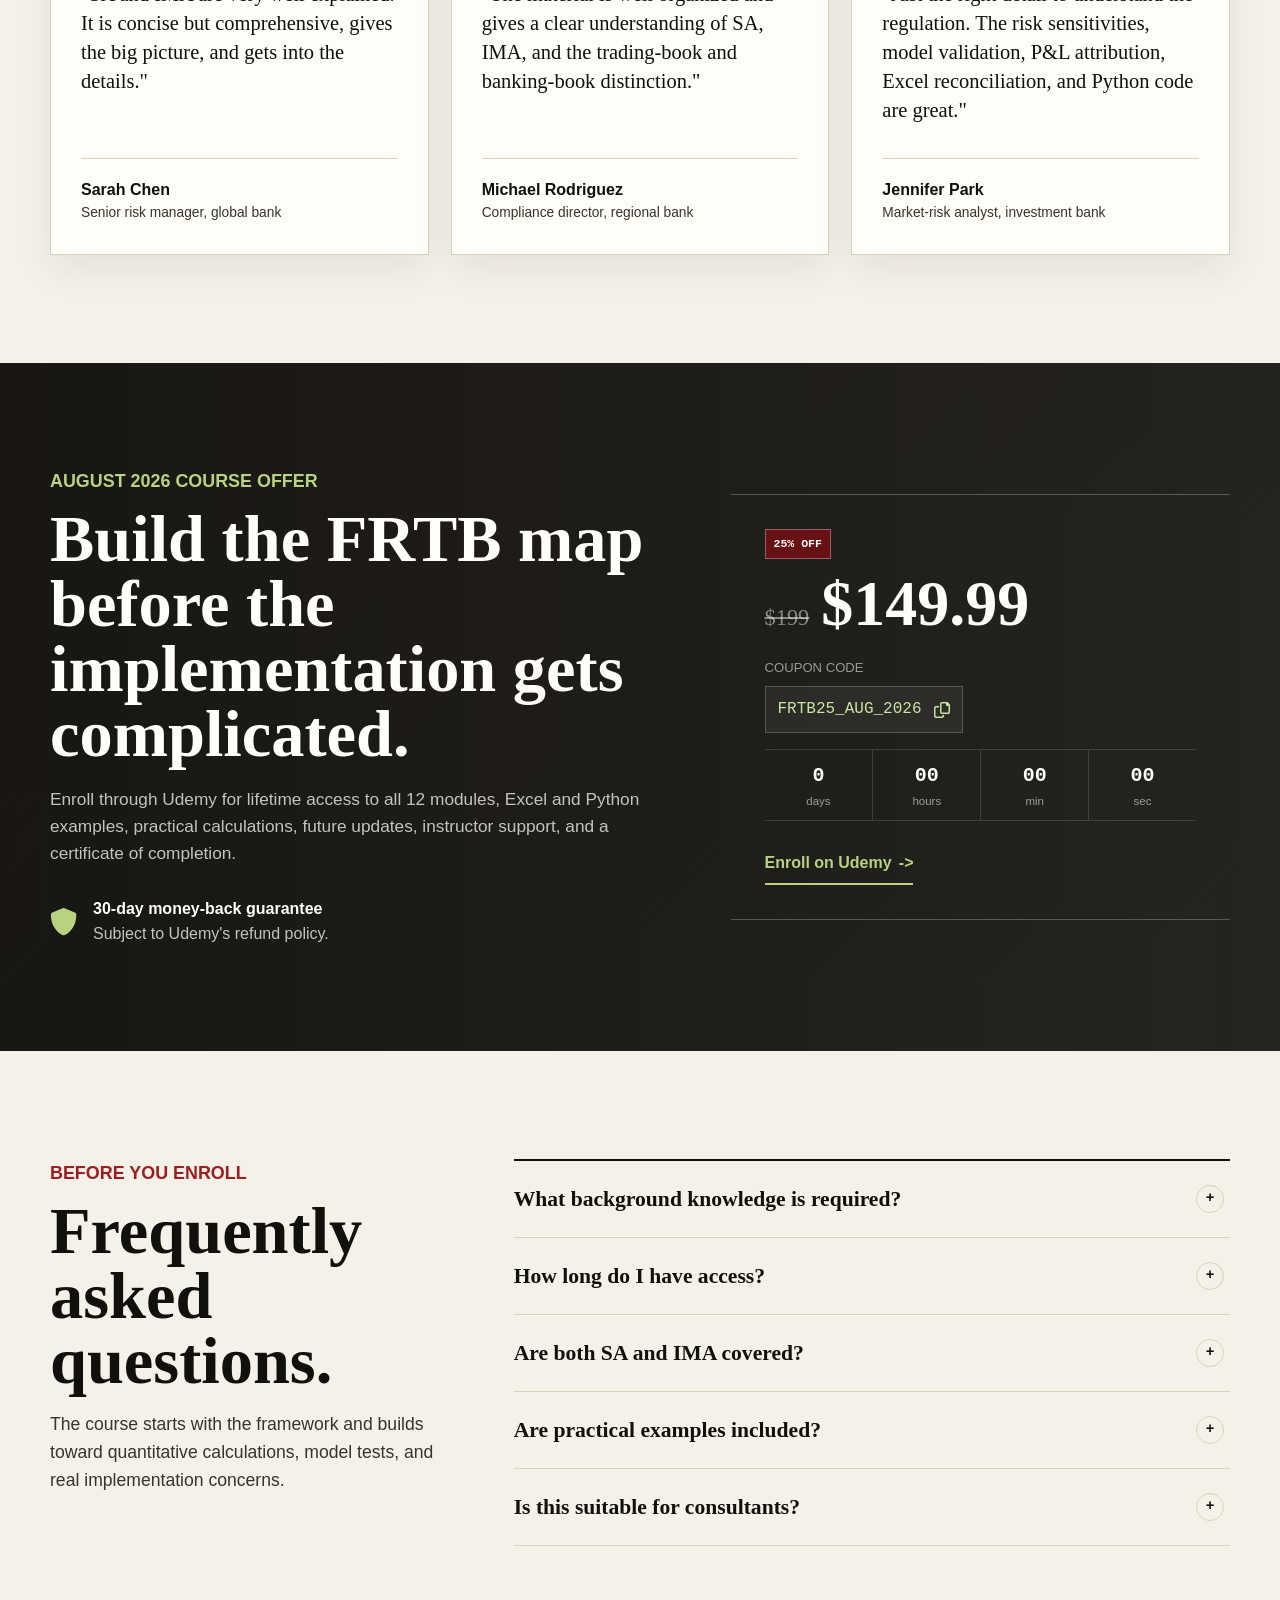
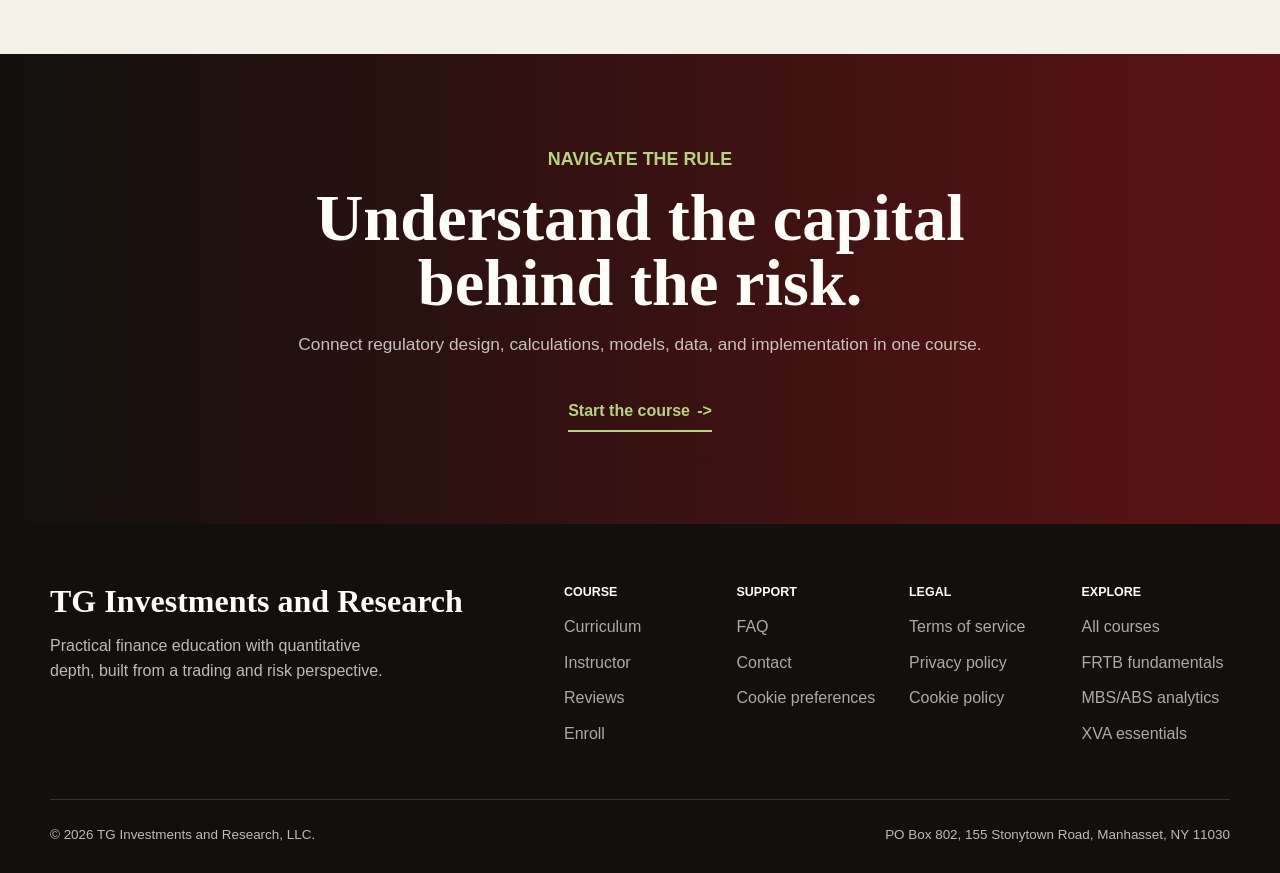
==== commit f8e08205: "Redesign FRTB fundamentals landing page" ====
--- a/index.html
+++ b/index.html
@@ -4,687 +4,185 @@
     <meta charset="UTF-8">
     <meta name="viewport" content="width=device-width, initial-scale=1.0">
     <title>FRTB Fundamentals | Comprehensive Training for Banking Professionals</title>
-    <meta name="description" content="Master FRTB: SA vs IMA, Expected Shortfall, RFET/NMRF, PLA, and liquidity horizons. Bank-grade examples with Excel and Python.">
-    <meta name="keywords" content="FRTB, fundamental review trading book, market risk, Basel III, banking regulation, capital requirements, standardized approach, internal models">
+    <meta name="description" content="Master the Fundamental Review of the Trading Book: SA, IMA, GIRR, expected shortfall, modellability, P&L attribution, and implementation.">
     <meta name="author" content="Tim Glauner">
     <meta name="robots" content="index,follow,max-snippet:-1,max-image-preview:large,max-video-preview:-1">
     <link rel="canonical" href="https://tglauner.com/frtb_fundamentals/">
-    <link rel="alternate" hreflang="en" href="https://tglauner.com/frtb_fundamentals/">
-    <meta property="og:title" content="FRTB Fundamentals | Basel III Market Risk Course">
-    <meta property="og:description" content="Master FRTB: SA vs IMA, Expected Shortfall, RFET/NMRF, PLA, and liquidity horizons. Bank-grade examples with Excel and Python.">
+    <meta property="og:title" content="FRTB Fundamentals | Market Risk Capital Course">
+    <meta property="og:description" content="Learn FRTB Standardized and Internal Models Approaches with practical Excel and Python examples.">
     <meta property="og:url" content="https://tglauner.com/frtb_fundamentals/">
     <meta property="og:type" content="website">
     <meta property="og:site_name" content="TG Investments and Research">
-    <meta property="og:locale" content="en_US">
     <meta property="og:image" content="https://tglauner.com/frtb_fundamentals/images/frtb_skyline.jpg">
-    <meta property="og:image:alt" content="Financial district skyline for FRTB Fundamentals">
+    <meta property="og:image:alt" content="New York financial district skyline">
     <meta name="twitter:card" content="summary_large_image">
-    <meta name="twitter:title" content="FRTB Fundamentals | Basel III Market Risk Course">
-    <meta name="twitter:description" content="Master FRTB: SA vs IMA, Expected Shortfall, RFET/NMRF, PLA, and liquidity horizons. Bank-grade examples with Excel and Python.">
+    <meta name="twitter:title" content="FRTB Fundamentals">
+    <meta name="twitter:description" content="A practical route through market-risk capital, SA, IMA, and FRTB implementation.">
     <meta name="twitter:image" content="https://tglauner.com/frtb_fundamentals/images/frtb_skyline.jpg">
-    <meta name="twitter:image:alt" content="Financial district skyline for FRTB Fundamentals">
     <link rel="stylesheet" href="styles.css">
     <link rel="stylesheet" href="cookie-styles.css">
     <link rel="stylesheet" href="https://cdnjs.cloudflare.com/ajax/libs/font-awesome/6.0.0/css/all.min.css">
-    <link rel="preconnect" href="https://fonts.googleapis.com">
-    <link rel="preconnect" href="https://fonts.gstatic.com" crossorigin>
-    <link href="https://fonts.googleapis.com/css2?family=Inter:wght@300;400;500;600;700&display=swap" rel="stylesheet">
     <link rel="icon" type="image/png" href="images/FRTB_favicon.png">
     <script type="application/ld+json">
         {
             "@context": "https://schema.org",
             "@graph": [
-                {
-                    "@type": "Organization",
-                    "@id": "https://tglauner.com/#organization",
-                    "name": "TG Investments and Research, LLC",
-                    "url": "https://tglauner.com/",
-                    "logo": "https://tglauner.com/assets/favicon.png"
-                },
-                {
-                    "@type": "Person",
-                    "@id": "https://tglauner.com/#tim-glauner",
-                    "name": "Tim Glauner",
-                    "jobTitle": "Founder and Instructor",
-                    "affiliation": {
-                        "@id": "https://tglauner.com/#organization"
-                    }
-                },
+                { "@type": "Organization", "@id": "https://tglauner.com/#organization", "name": "TG Investments and Research, LLC", "url": "https://tglauner.com/" },
+                { "@type": "Person", "@id": "https://tglauner.com/#tim-glauner", "name": "Tim Glauner", "jobTitle": "Founder and Instructor" },
                 {
                     "@type": "Course",
                     "@id": "https://tglauner.com/frtb_fundamentals/#course",
                     "name": "FRTB Fundamentals",
-                    "description": "Master FRTB: SA vs IMA, Expected Shortfall, RFET/NMRF, PLA, and liquidity horizons. Bank-grade examples with Excel and Python.",
+                    "description": "Comprehensive training in the Fundamental Review of the Trading Book, including SA, IMA, practical calculations, and implementation guidance.",
                     "url": "https://tglauner.com/frtb_fundamentals/",
                     "image": "https://tglauner.com/frtb_fundamentals/images/frtb_skyline.jpg",
                     "inLanguage": "en",
                     "educationalLevel": "Professional",
-                    "courseMode": "online",
-                    "provider": {
-                        "@id": "https://tglauner.com/#organization"
-                    },
-                    "instructor": {
-                        "@id": "https://tglauner.com/#tim-glauner"
-                    },
+                    "provider": { "@id": "https://tglauner.com/#organization" },
+                    "instructor": { "@id": "https://tglauner.com/#tim-glauner" },
                     "offers": {
                         "@type": "Offer",
-                        "url": "https://www.udemy.com/course/fundamental-review-of-the-trading-book/?couponCode=FRTB25_MAR_2026",
+                        "url": "https://www.udemy.com/course/fundamental-review-of-the-trading-book/?couponCode=FRTB25_AUG_2026",
                         "price": "149.99",
                         "priceCurrency": "USD",
                         "availability": "https://schema.org/InStock"
                     }
-                },
-                {
-                    "@type": "BreadcrumbList",
-                    "@id": "https://tglauner.com/frtb_fundamentals/#breadcrumbs",
-                    "itemListElement": [
-                        {
-                            "@type": "ListItem",
-                            "position": 1,
-                            "name": "Home",
-                            "item": "https://tglauner.com/"
-                        },
-                        {
-                            "@type": "ListItem",
-                            "position": 2,
-                            "name": "FRTB Fundamentals",
-                            "item": "https://tglauner.com/frtb_fundamentals/"
-                        }
-                    ]
-                },
-                {
-                    "@type": "FAQPage",
-                    "@id": "https://tglauner.com/frtb_fundamentals/#faq",
-                    "mainEntity": [
-                        {
-                            "@type": "Question",
-                            "name": "What background knowledge is required for this course?",
-                            "acceptedAnswer": {
-                                "@type": "Answer",
-                                "text": "Basic understanding of banking operations and market risk concepts is helpful but not required. The course starts with fundamentals and builds up to advanced topics."
-                            }
-                        },
-                        {
-                            "@type": "Question",
-                            "name": "How long do I have access to the course materials?",
-                            "acceptedAnswer": {
-                                "@type": "Answer",
-                                "text": "You have lifetime access to all course materials, including any future updates and additional content that may be added."
-                            }
-                        },
-                        {
-                            "@type": "Question",
-                            "name": "Does the course cover both Standardized Approach and Internal Models Approach?",
-                            "acceptedAnswer": {
-                                "@type": "Answer",
-                                "text": "Yes, the course provides comprehensive coverage of both SA and IMA, including detailed explanations, calculations, and practical implementation guidance."
-                            }
-                        },
-                        {
-                            "@type": "Question",
-                            "name": "Are there practical examples and case studies included?",
-                            "acceptedAnswer": {
-                                "@type": "Answer",
-                                "text": "Absolutely. The course includes numerous practical examples, sample calculations, and real-world case studies to illustrate key concepts and implementation challenges."
-                            }
-                        },
-                        {
-                            "@type": "Question",
-                            "name": "Is this course suitable for consultants working with multiple banks?",
-                            "acceptedAnswer": {
-                                "@type": "Answer",
-                                "text": "Yes, the course is designed to provide comprehensive knowledge that consultants can apply across different institutions and FRTB implementation projects."
-                            }
-                        }
-                    ]
                 }
             ]
         }
     </script>
 </head>
-<body>
-    <header>
-        <div class="container">
-            <div class="logo">
-                <div class="logo-text">FRTB<span>Fundamentals</span></div>
-            </div>
-            <nav>
-                <ul>
-                    <li><a href="#curriculum">Curriculum</a></li>
-                    <li><a href="#instructor">Instructor</a></li>
-                    <li><a href="#testimonials">Testimonials</a></li>
-                    <li><a href="#faq">FAQ</a></li>
-                    <li><a href="https://www.udemy.com/course/fundamental-review-of-the-trading-book/?couponCode=FRTB25_MAR_2026" class="nav-cta">Enroll Now</a></li>
-                </ul>
-            </nav>
-        </div>
+<body data-offer-deadline="2026-09-01T03:59:59Z">
+    <a class="skip-link" href="#main-content">Skip to content</a>
+    <header class="site-header">
+        <a class="brand-lockup" href="https://tglauner.com/" aria-label="TG Investments and Research home">
+            <img class="brand-icon" src="images/FRTB_favicon.png" alt="">
+            <span class="brand-name">TG Investments and Research</span>
+            <span class="brand-course">FRTB</span>
+        </a>
+        <button class="menu-toggle" type="button" aria-expanded="false" aria-controls="primary-nav"><span class="menu-toggle-label">Menu</span><span class="menu-toggle-lines" aria-hidden="true"></span></button>
+        <nav class="primary-nav" id="primary-nav" aria-label="Primary navigation"><a href="#outcomes">Overview</a><a href="#curriculum">Curriculum</a><a href="#instructor">Instructor</a><a href="#reviews">Reviews</a><a class="nav-enroll" href="#enroll">Enroll</a></nav>
     </header>
 
-    <section class="hero">
-        <div class="container">
-            <div class="hero-content">
-                <div class="hero-text">
-                    <h1>FRTB Fundamentals</h1>
-                    <h2>Comprehensive Training for Banking Professionals</h2>
-                    <p>Master the Fundamental Review of the Trading Book with expert guidance on market risk capital rules, standardized approach, and internal models</p>
-                    
-                    <div class="rating">
-                        <div class="stars">
-                            <i class="fas fa-star"></i>
-                            <i class="fas fa-star"></i>
-                            <i class="fas fa-star"></i>
-                            <i class="fas fa-star"></i>
-                            <i class="far fa-star"></i>
-                        </div>
-                        <span>4 out of 5 rating from 30+ banking professionals</span>
-                    </div>
-                    
-                    <div class="cta-container">
-                        <div class="price-container">
-                            <div class="original-price">$199</div>
-                            <div class="discount-price">$149.99</div>
-                        </div>
-                        <a href="https://www.udemy.com/course/fundamental-review-of-the-trading-book/?couponCode=FRTB25_MAR_2026" class="cta-button">Enroll Now - 25% OFF</a>
-                        <div class="countdown-container">
-                            <p>Offer expires in:</p>
-                            <div id="countdown">
-                                <div class="countdown-item">
-                                    <span id="days">3</span>
-                                    <span class="countdown-label">Days</span>
-                                </div>
-                                <div class="countdown-item">
-                                    <span id="hours">18</span>
-                                    <span class="countdown-label">Hours</span>
-                                </div>
-                                <div class="countdown-item">
-                                    <span id="minutes">25</span>
-                                    <span class="countdown-label">Minutes</span>
-                                </div>
-                                <div class="countdown-item">
-                                    <span id="seconds">45</span>
-                                    <span class="countdown-label">Seconds</span>
-                                </div>
-                            </div>
-                        </div>
-                    </div>
+    <main id="main-content">
+        <section class="hero-section" aria-labelledby="course-title">
+            <img class="hero-image" src="images/frtb_skyline.jpg" alt="New York financial district skyline viewed from a market-risk office">
+            <div class="hero-shade" aria-hidden="true"></div>
+            <div class="hero-grid" aria-hidden="true"><span></span><span></span><span></span><span></span><span></span><span></span></div>
+            <div class="hero-copy reveal-on-load">
+                <p class="kicker">Market Risk / Capital / Regulation</p>
+                <h1 id="course-title">FRTB Fundamentals</h1>
+                <p class="hero-lede">Build a working understanding of the Fundamental Review of the Trading Book, from the trading-book boundary through SA, IMA, modellability, P&L attribution, and implementation.</p>
+                <div class="hero-rating" aria-label="Rated 5 out of 5 by banking professionals"><span class="stars" aria-hidden="true">★★★★★</span><span>Highly rated by banking and risk professionals</span></div>
+                <div class="hero-actions">
+                    <a class="text-action text-action-strong" href="https://www.udemy.com/course/fundamental-review-of-the-trading-book/?couponCode=FRTB25_AUG_2026" target="_blank" rel="noopener noreferrer">Enroll on Udemy - 25% OFF <span aria-hidden="true">-&gt;</span></a>
+                    <a class="text-action" href="#curriculum">Explore the curriculum <span aria-hidden="true">-&gt;</span></a>
                 </div>
-                <div class="hero-image">
-                    <img src="images/frtb_skyline.jpg" alt="Financial District Skyline - FRTB Training">
+                <div class="hero-offer"><span class="hero-price"><s>$199</s> $149.99</span><span>August coupon <code>FRTB25_AUG_2026</code></span><span data-countdown-summary>Offer ends August 31</span></div>
+            </div>
+            <div class="desk-strip reveal-on-load" aria-label="Course facts">
+                <div><span class="desk-number">12</span><span class="desk-label">Focused modules</span></div>
+                <div><span class="desk-number">SA / IMA</span><span class="desk-label">Both regulatory approaches</span></div>
+                <div><span class="desk-number">EXCEL / PYTHON / GIRR</span><span class="desk-label">Practical calculations and implementation</span></div>
+            </div>
+        </section>
+
+        <section class="section outcomes-section" id="outcomes">
+            <div class="section-intro section-intro-wide reveal">
+                <div><p class="kicker">What you will build</p><h2>Turn a dense capital rule into a navigable risk framework.</h2></div>
+                <p>The course connects the regulatory intent to the calculations, data, governance, and desk-level consequences. You will see how SA and IMA differ, where the difficult tests sit, and what implementation demands from a bank.</p>
+            </div>
+            <div class="outcome-grid">
+                <article class="outcome-item reveal"><span class="outcome-code">01 / BOUNDARY</span><h3>Classify the book</h3><p>Understand the trading-book boundary, classification rules, restrictions, and capital consequences.</p></article>
+                <article class="outcome-item reveal"><span class="outcome-code">02 / SA</span><h3>Calculate capital</h3><p>Follow sensitivities, buckets, correlations, GIRR, default risk, and residual risk through the Standardized Approach.</p></article>
+                <article class="outcome-item reveal"><span class="outcome-code">03 / IMA</span><h3>Test the model</h3><p>Connect expected shortfall, modellability, NMRFs, backtesting, and P&L attribution.</p></article>
+                <article class="outcome-item reveal"><span class="outcome-code">04 / DELIVERY</span><h3>Plan implementation</h3><p>Translate the framework into data, systems, governance, validation, and operating-model requirements.</p></article>
+            </div>
+        </section>
+
+        <section class="instructor-band" id="instructor" aria-labelledby="instructor-title">
+            <div class="instructor-media reveal"><img src="images/instructor.jpg" alt="Tim Glauner, course instructor"></div>
+            <div class="instructor-copy reveal">
+                <p class="kicker">Your instructor</p><h2 id="instructor-title">Tim Glauner</h2>
+                <p class="instructor-role">Market-risk and capital-markets practitioner</p>
+                <p>Tim brings more than 25 years of experience across capital markets, risk, quantitative analysis, and financial technology. He explains the regulatory architecture in the language of products, sensitivities, models, data, and the teams that must make FRTB work.</p>
+                <div class="credential-strip"><span><strong>25+</strong> years in capital markets</span><span><strong>500+</strong> professionals trained</span><span><strong>RISK / QUANT / TECH</strong> implementation perspective</span></div>
+            </div>
+        </section>
+
+        <section class="section curriculum-section" id="curriculum">
+            <div class="section-intro reveal"><p class="kicker">The curriculum</p><h2>Twelve modules across the FRTB operating model.</h2><p>Start with scope and classification, work through SA and IMA, then confront the model tests, liquidity adjustments, and implementation choices.</p></div>
+            <div class="curriculum-layout">
+                <div class="module-list">
+                    <article class="module reveal"><button class="module-header accordion-trigger" type="button" aria-expanded="true" aria-controls="module-1"><span class="module-number">01</span><span class="module-title">FRTB Introduction</span><span class="toggle-icon" aria-hidden="true">-</span></button><div class="module-content accordion-panel" id="module-1"><p>Understand why FRTB was introduced, its regulatory objectives, institutional impact, and implementation timeline.</p></div></article>
+                    <article class="module reveal"><button class="module-header accordion-trigger" type="button" aria-expanded="false" aria-controls="module-2"><span class="module-number">02</span><span class="module-title">Trading Book vs. Banking Book</span><span class="toggle-icon" aria-hidden="true">+</span></button><div class="module-content accordion-panel" id="module-2" hidden><p>Study definitions, boundary conditions, restrictions, capital treatment, and practical classification examples.</p></div></article>
+                    <article class="module reveal"><button class="module-header accordion-trigger" type="button" aria-expanded="false" aria-controls="module-3"><span class="module-number">03</span><span class="module-title">FRTB Standardized Approach</span><span class="toggle-icon" aria-hidden="true">+</span></button><div class="module-content accordion-panel" id="module-3" hidden><p>Work through the SA architecture, delta, vega, curvature, capital aggregation, default risk, and residual risk.</p></div></article>
+                    <article class="module reveal"><button class="module-header accordion-trigger" type="button" aria-expanded="false" aria-controls="module-4"><span class="module-number">04</span><span class="module-title">Reconciled SA Example for a SOFR Swap</span><span class="toggle-icon" aria-hidden="true">+</span></button><div class="module-content accordion-panel" id="module-4" hidden><p>Follow a reconciled Excel calculation for a single SOFR swap from sensitivities through the GIRR capital charge.</p></div></article>
+                    <article class="module reveal"><button class="module-header accordion-trigger" type="button" aria-expanded="false" aria-controls="module-5"><span class="module-number">05</span><span class="module-title">Python and the GIRR Algorithm</span><span class="toggle-icon" aria-hidden="true">+</span></button><div class="module-content accordion-panel" id="module-5" hidden><p>Convert the Excel logic to Python and step through the General Interest Rate Risk algorithm and validation.</p></div></article>
+                    <article class="module reveal"><button class="module-header accordion-trigger" type="button" aria-expanded="false" aria-controls="module-6"><span class="module-number">06</span><span class="module-title">FRTB Internal Models Approach</span><span class="toggle-icon" aria-hidden="true">+</span></button><div class="module-content accordion-panel" id="module-6" hidden><p>Cover IMA approval, expected shortfall, model validation, stress testing, and scenario analysis.</p></div></article>
+                    <article class="module reveal"><button class="module-header accordion-trigger" type="button" aria-expanded="false" aria-controls="module-7"><span class="module-number">07</span><span class="module-title">Risk Factor Eligibility Test</span><span class="toggle-icon" aria-hidden="true">+</span></button><div class="module-content accordion-panel" id="module-7" hidden><p>Understand eligibility criteria, real-price observations, data quality, and the modellable/non-modellable boundary.</p></div></article>
+                    <article class="module reveal"><button class="module-header accordion-trigger" type="button" aria-expanded="false" aria-controls="module-8"><span class="module-number">08</span><span class="module-title">Non-Modellable Risk Factors</span><span class="toggle-icon" aria-hidden="true">+</span></button><div class="module-content accordion-panel" id="module-8" hidden><p>Identify NMRFs and study stress-scenario capital charges, data constraints, and practical cases.</p></div></article>
+                    <article class="module reveal"><button class="module-header accordion-trigger" type="button" aria-expanded="false" aria-controls="module-9"><span class="module-number">09</span><span class="module-title">P&amp;L Attribution Test</span><span class="toggle-icon" aria-hidden="true">+</span></button><div class="module-content accordion-panel" id="module-9" hidden><p>Follow RTPL and HPL comparison, test methodology, interpretation, failure consequences, and remediation.</p></div></article>
+                    <article class="module reveal"><button class="module-header accordion-trigger" type="button" aria-expanded="false" aria-controls="module-10"><span class="module-number">10</span><span class="module-title">Liquidity Risk</span><span class="toggle-icon" aria-hidden="true">+</span></button><div class="module-content accordion-panel" id="module-10" hidden><p>Connect liquidity horizons and scaling adjustments to expected shortfall and capital outcomes.</p></div></article>
+                    <article class="module reveal"><button class="module-header accordion-trigger" type="button" aria-expanded="false" aria-controls="module-11"><span class="module-number">11</span><span class="module-title">Implementation Challenges</span><span class="toggle-icon" aria-hidden="true">+</span></button><div class="module-content accordion-panel" id="module-11" hidden><p>Assess data, infrastructure, technology, organization, process change, and the cost-benefit tradeoffs.</p></div></article>
+                    <article class="module reveal"><button class="module-header accordion-trigger" type="button" aria-expanded="false" aria-controls="module-12"><span class="module-number">12</span><span class="module-title">Industry Adoption and Best Practices</span><span class="toggle-icon" aria-hidden="true">+</span></button><div class="module-content accordion-panel" id="module-12" hidden><p>Review ISDA and EY adoption findings, industry trends, implementation patterns, and future developments.</p></div></article>
+                </div>
+                <aside class="preview-panel reveal" aria-labelledby="preview-title">
+                    <p class="preview-code">COURSE PREVIEW / 16:9</p>
+                    <button class="video-preview" type="button" data-preview-url="https://www.udemy.com/course/fundamental-review-of-the-trading-book/" aria-label="Open the course preview on Udemy"><img src="images/319 slides 2.1-14 2 tests looks great 2.1.jpg" alt="FRTB P and L attribution test lesson preview"><span class="play-button" aria-hidden="true"><i class="fas fa-play"></i></span></button>
+                    <h3 id="preview-title">See the model test in detail.</h3><p>Review the lecture format, quantitative examples, and course depth before enrolling.</p>
+                    <a class="line-link" href="https://www.udemy.com/course/fundamental-review-of-the-trading-book/" target="_blank" rel="noopener noreferrer">Watch the preview <span aria-hidden="true">-&gt;</span></a>
+                    <p><strong>In development:</strong> reconciled SA for a swap, cross-currency swap, and FX forward.</p>
+                </aside>
+            </div>
+        </section>
+
+        <section class="audience-band" aria-labelledby="audience-title">
+            <div class="audience-intro reveal"><p class="kicker">Built for implementation</p><h2 id="audience-title">Regulatory structure with enough detail to be useful at the bank.</h2></div>
+            <div class="audience-grid">
+                <article class="audience-item reveal"><span>01</span><h3>Market-risk teams</h3><p>Connect regulatory text to sensitivities, capital calculations, model tests, and governance.</p></article>
+                <article class="audience-item reveal"><span>02</span><h3>Quant and model teams</h3><p>Understand expected shortfall, modellability, P&L attribution, validation, and data requirements.</p></article>
+                <article class="audience-item reveal"><span>03</span><h3>Technology and data</h3><p>See where the framework creates infrastructure, lineage, aggregation, and control demands.</p></article>
+                <article class="audience-item reveal"><span>04</span><h3>Consultants and auditors</h3><p>Build a portable framework for assessing implementations across institutions.</p></article>
+            </div>
+        </section>
+
+        <section class="section testimonials-section" id="reviews">
+            <div class="section-intro reveal"><p class="kicker">Student perspective</p><h2>Concise enough to navigate. Detailed enough to apply.</h2></div>
+            <div class="testimonial-grid">
+                <figure class="testimonial-card reveal"><div class="testimonial-rating">★★★★★</div><blockquote>"SA and IMA are very well explained. It is concise but comprehensive, gives the big picture, and gets into the details."</blockquote><figcaption><strong>Sarah Chen</strong><span>Senior risk manager, global bank</span></figcaption></figure>
+                <figure class="testimonial-card reveal"><div class="testimonial-rating">★★★★★</div><blockquote>"The material is well organized and gives a clear understanding of SA, IMA, and the trading-book and banking-book distinction."</blockquote><figcaption><strong>Michael Rodriguez</strong><span>Compliance director, regional bank</span></figcaption></figure>
+                <figure class="testimonial-card reveal"><div class="testimonial-rating">★★★★★</div><blockquote>"Just the right detail to understand the regulation. The risk sensitivities, model validation, P&L attribution, Excel reconciliation, and Python code are great."</blockquote><figcaption><strong>Jennifer Park</strong><span>Market-risk analyst, investment bank</span></figcaption></figure>
+            </div>
+        </section>
+
+        <section class="enroll-band" id="enroll" aria-labelledby="enroll-title">
+            <div class="enroll-copy reveal"><p class="kicker">August 2026 course offer</p><h2 id="enroll-title">Build the FRTB map before the implementation gets complicated.</h2><p>Enroll through Udemy for lifetime access to all 12 modules, Excel and Python examples, practical calculations, future updates, instructor support, and a certificate of completion.</p><div class="guarantee-line"><i class="fas fa-shield-alt" aria-hidden="true"></i><span><strong>30-day money-back guarantee</strong><br>Subject to Udemy's refund policy.</span></div></div>
+            <div class="enroll-details reveal">
+                <span class="offer-label">25% OFF</span><p class="offer-price"><s>$199</s> <strong>$149.99</strong></p><p class="offer-note">Coupon code</p>
+                <button class="coupon-code" type="button" data-copy-coupon="FRTB25_AUG_2026" title="Copy coupon code"><code>FRTB25_AUG_2026</code><i class="far fa-copy" aria-hidden="true"></i><span class="sr-only">Copy coupon code</span></button>
+                <div class="countdown"><span><strong data-countdown="days">2</strong> days</span><span><strong data-countdown="hours">0</strong> hours</span><span><strong data-countdown="minutes">0</strong> min</span><span><strong data-countdown="seconds">0</strong> sec</span></div>
+                <a class="enroll-link" href="https://www.udemy.com/course/fundamental-review-of-the-trading-book/?couponCode=FRTB25_AUG_2026" target="_blank" rel="noopener noreferrer">Enroll on Udemy <span aria-hidden="true">-&gt;</span></a>
+            </div>
+        </section>
+
+        <section class="section faq-section" id="faq">
+            <div class="faq-layout">
+                <div class="section-intro reveal"><p class="kicker">Before you enroll</p><h2>Frequently asked questions.</h2><p>The course starts with the framework and builds toward quantitative calculations, model tests, and real implementation concerns.</p></div>
+                <div class="faq-list">
+                    <article class="faq-item reveal"><button class="faq-question accordion-trigger" type="button" aria-expanded="false" aria-controls="faq-1"><span>What background knowledge is required?</span><span class="toggle-icon" aria-hidden="true">+</span></button><div class="faq-answer accordion-panel" id="faq-1" hidden><p>A basic understanding of banking operations and market-risk concepts is helpful but not required. The course starts with fundamentals.</p></div></article>
+                    <article class="faq-item reveal"><button class="faq-question accordion-trigger" type="button" aria-expanded="false" aria-controls="faq-2"><span>How long do I have access?</span><span class="toggle-icon" aria-hidden="true">+</span></button><div class="faq-answer accordion-panel" id="faq-2" hidden><p>You receive lifetime access to all course materials and future updates through Udemy.</p></div></article>
+                    <article class="faq-item reveal"><button class="faq-question accordion-trigger" type="button" aria-expanded="false" aria-controls="faq-3"><span>Are both SA and IMA covered?</span><span class="toggle-icon" aria-hidden="true">+</span></button><div class="faq-answer accordion-panel" id="faq-3" hidden><p>Yes. The course covers both approaches, including calculations, model tests, approval considerations, and practical implementation guidance.</p></div></article>
+                    <article class="faq-item reveal"><button class="faq-question accordion-trigger" type="button" aria-expanded="false" aria-controls="faq-4"><span>Are practical examples included?</span><span class="toggle-icon" aria-hidden="true">+</span></button><div class="faq-answer accordion-panel" id="faq-4" hidden><p>Yes. The course includes a reconciled SOFR swap example in Excel, Python implementation, sample calculations, and implementation cases.</p></div></article>
+                    <article class="faq-item reveal"><button class="faq-question accordion-trigger" type="button" aria-expanded="false" aria-controls="faq-5"><span>Is this suitable for consultants?</span><span class="toggle-icon" aria-hidden="true">+</span></button><div class="faq-answer accordion-panel" id="faq-5" hidden><p>Yes. The course provides a framework that can be applied across banks, implementation programs, assurance reviews, and advisory engagements.</p></div></article>
                 </div>
             </div>
-        </div>
-    </section>
+        </section>
 
-    <section class="value-proposition">
-        <div class="container">
-            <h2>Why This Course Will Advance Your Banking Career</h2>
-            <div class="benefits">
-                <div class="benefit-card">
-                    <div class="benefit-icon">
-                        <i class="fas fa-shield-alt"></i>
-                    </div>
-                    <h3>Regulatory Compliance</h3>
-                    <p>Master the latest Basel III market risk framework essential for banking operations and regulatory compliance</p>
-                </div>
-                <div class="benefit-card">
-                    <div class="benefit-icon">
-                        <i class="fas fa-calculator"></i>
-                    </div>
-                    <h3>Practical Implementation</h3>
-                    <p>Learn both Standardized Approach (SA) and Internal Models Approach (IMA) with real-world calculation examples for SA</p>
-                    <p>Reconciled sample Excel calculations and Python programs</p>
-                </div>
-                <div class="benefit-card">
-                    <div class="benefit-icon">
-                        <i class="fas fa-chart-line"></i>
-                    </div>
-                    <h3>Risk Management</h3>
-                    <p>Gain expertise in market risk measurement, sensitivities, correlations, and volatilities for effective trading book management</p>
-                    <p>Get exposure to AI generated python code from Excel samples</p>
-                </div>
-                <div class="benefit-card">
-                    <div class="benefit-icon">
-                        <i class="fas fa-certificate"></i>
-                    </div>
-                    <h3>Career Advancement</h3>
-                    <p>Stand out with specialized FRTB knowledge highly valued by banks and financial institutions</p>
-                    <p>Ability to join an FRTB community and ask questions directly to the professor</p>
-                </div>
-            </div>
-        </div>
-    </section>
-
-    <section class="instructor" id="instructor">
-        <div class="container">
-            <div class="instructor-profile">
-                <div class="instructor-image">
-                    <img src="images/instructor.jpg" alt="Tim Glauner">
-                </div>
-                <div class="instructor-info">
-                    <h2>Learn from a Regulatory Expert</h2>
-                    <h3>Tim Glauner</h3>
-                    <p class="instructor-title">Quant with very broad industry access</p>
-                    <p>Tim brings deep expertise in banking regulation and market risk management. His practical experience with FRTB implementation across multiple institutions provides invaluable insights into real-world challenges and solutions.</p>
-                    <div class="instructor-credentials">
-                        <div class="credential">
-                            <i class="fas fa-briefcase"></i>
-                            <span>30+ years Capital Markets experience in New York, London and Paris</span>
-                        </div>
-                        <div class="credential">
-                            <i class="fas fa-university"></i>
-                            <span>Quant with broad exposure to regulatory requirements</span>
-                        </div>
-                        <div class="credential">
-                            <i class="fas fa-users"></i>
-                            <span>Worked with over 100 institutions</span>
-                        </div>
-                    </div>
-                </div>
-            </div>
-        </div>
-    </section>
-
-    <section class="curriculum" id="curriculum">
-        <div class="container">
-            <h2>Comprehensive Curriculum Covering All Aspects of FRTB</h2>
-            <div class="curriculum-container">
-                <div class="module-list">
-                    <div class="module">
-                        <div class="module-header">
-                            <h3>Module 1: FRTB Introduction</h3>
-                            <span class="toggle-icon"><i class="fas fa-plus"></i></span>
-                        </div>
-                        <div class="module-content">
-                            <p>Comprehensive overview of the Fundamental Review of the Trading Book framework and its objectives.</p>
-                            <ul>
-                                <li>What is FRTB and why it was introduced</li>
-                                <li>Key objectives and regulatory goals</li>
-                                <li>Impact on financial institutions</li>
-                                <li>Implementation challenges and timeline</li>
-                            </ul>
-                        </div>
-                    </div>
-                    <div class="module">
-                        <div class="module-header">
-                            <h3>Module 2: Trading Book vs Banking Book</h3>
-                            <span class="toggle-icon"><i class="fas fa-plus"></i></span>
-                        </div>
-                        <div class="module-content">
-                            <p>Understanding the critical distinction between trading and banking books under FRTB.</p>
-                            <ul>
-                                <li>Definitions and classification criteria</li>
-                                <li>Boundary conditions and restrictions</li>
-                                <li>Impact on capital treatment</li>
-                                <li>Practical classification examples</li>
-                            </ul>
-                        </div>
-                    </div>
-                    <div class="module">
-                        <div class="module-header">
-                            <h3>Module 3: FRTB Standardized Approach</h3>
-                            <span class="toggle-icon"><i class="fas fa-plus"></i></span>
-                        </div>
-                        <div class="module-content">
-                            <p>Deep dive into the Standardized Approach methodology and calculation framework.</p>
-                            <ul>
-                                <li>SA framework overview and structure</li>
-                                <li>Risk sensitivities: Delta, Vega, and Curvature</li>
-                                <li>Capital charge calculations</li>
-                                <li>Sample calculations and examples</li>
-                            </ul>
-                        </div>
-                    </div>
-                    <div class="module">
-                        <div class="module-header">
-                            <h3>Module 4: Reconciled FRTB SA Example in Excel for Single SOFR Swap</h3>
-                            <span class="toggle-icon"><i class="fas fa-plus"></i></span>
-                        </div>
-                        <div class="module-content">
-                            <p>A practical, step-by-step guide to reconciling FRTB Standardized Approach calculations for a single SOFR swap using Excel.</p>
-                            <ul>
-                                <li>Detailed breakdown of SA components for swaps</li>
-                                <li>Excel-based calculation examples</li>
-                                <li>Reconciliation steps and best practices</li>
-                                <li>Understanding SOFR swap specifics in FRTB</li>
-                            </ul>
-                        </div>
-                    </div>
-                    <div class="module">
-                        <div class="module-header">
-                            <h3>Module 5: ChatGPT Generated Python Script and Step-through GIRR Algorithm</h3>
-                            <span class="toggle-icon"><i class="fas fa-plus"></i></span>
-                        </div>
-                        <div class="module-content">
-                            <p>Explore how ChatGPT can assist in converting FRTB-related Excel spreadsheets into Python code, and a detailed walkthrough of the GIRR algorithm.</p>
-                            <ul>
-                                <li>Leveraging AI for code conversion</li>
-                                <li>Understanding the GIRR (General Interest Rate Risk) algorithm</li>
-                                <li>Step-by-step Python implementation</li>
-                                <li>Practical application and validation</li>
-                            </ul>
-                        </div>
-                    </div>
-                    <div class="module">
-                        <div class="module-header">
-                            <h3>Module 6: FRTB Internal Models Approach</h3>
-                            <span class="toggle-icon"><i class="fas fa-plus"></i></span>
-                        </div>
-                        <div class="module-content">
-                            <p>Comprehensive coverage of the Internal Models Approach and regulatory requirements.</p>
-                            <ul>
-                                <li>IMA framework and approval process</li>
-                                <li>Model validation requirements</li>
-                                <li>Expected Shortfall methodology</li>
-                                <li>Stress testing and scenario analysis</li>
-                            </ul>
-                        </div>
-                    </div>
-                    <div class="module">
-                        <div class="module-header">
-                            <h3>Module 7: Risk Factor Eligibility Test</h3>
-                            <span class="toggle-icon"><i class="fas fa-plus"></i></span>
-                        </div>
-                        <div class="module-content">
-                            <p>Understanding the criteria for risk factor eligibility under the Internal Models Approach.</p>
-                            <ul>
-                                <li>Eligibility criteria and tests</li>
-                                <li>Modellable vs Non-Modellable Risk Factors</li>
-                                <li>Data requirements and quality standards</li>
-                                <li>Practical application examples</li>
-                            </ul>
-                        </div>
-                    </div>
-                    <div class="module">
-                        <div class="module-header">
-                            <h3>Module 8: Non-Modellable Risk Factors</h3>
-                            <span class="toggle-icon"><i class="fas fa-plus"></i></span>
-                        </div>
-                        <div class="module-content">
-                            <p>In-depth analysis of Non-Modellable Risk Factors and their treatment under FRTB.</p>
-                            <ul>
-                                <li>Definition and identification of NMRFs</li>
-                                <li>Capital charge calculation for NMRFs</li>
-                                <li>Stress testing requirements</li>
-                                <li>Practical examples and case studies</li>
-                            </ul>
-                        </div>
-                    </div>
-                    <div class="module">
-                        <div class="module-header">
-                            <h3>Module 9: P&L Attribution Test</h3>
-                            <span class="toggle-icon"><i class="fas fa-plus"></i></span>
-                        </div>
-                        <div class="module-content">
-                            <p>Understanding the P&L Attribution Test requirements and implementation.</p>
-                            <ul>
-                                <li>Test methodology and criteria</li>
-                                <li>Calculation and interpretation</li>
-                                <li>Consequences of test failures</li>
-                                <li>Best practices for compliance</li>
-                            </ul>
-                        </div>
-                    </div>
-                    <div class="module">
-                        <div class="module-header">
-                            <h3>Module 10: Liquidity Risk</h3>
-                            <span class="toggle-icon"><i class="fas fa-plus"></i></span>
-                        </div>
-                        <div class="module-content">
-                            <p>Comprehensive coverage of liquidity risk considerations under FRTB.</p>
-                            <ul>
-                                <li>Liquidity risk framework</li>
-                                <li>Liquidity horizons and adjustments</li>
-                                <li>Impact on capital calculations</li>
-                                <li>Practical implementation guidance</li>
-                            </ul>
-                        </div>
-                    </div>
-                    <div class="module">
-                        <div class="module-header">
-                            <h3>Module 11: Implementation Challenges</h3>
-                            <span class="toggle-icon"><i class="fas fa-plus"></i></span>
-                        </div>
-                        <div class="module-content">
-                            <p>Practical insights into FRTB implementation challenges and solutions.</p>
-                            <ul>
-                                <li>Data management and infrastructure requirements</li>
-                                <li>Technology and system upgrades</li>
-                                <li>Organizational and process changes</li>
-                                <li>Cost-benefit analysis</li>
-                            </ul>
-                        </div>
-                    </div>
-                    <div class="module">
-                        <div class="module-header">
-                            <h3>Module 12: E&Y and ISDA Paper: Industry Adoption and Best Practices</h3>
-                            <span class="toggle-icon"><i class="fas fa-plus"></i></span>
-                        </div>
-                        <div class="module-content">
-                            <p>Insights from industry adoption studies and implementation best practices.</p>
-                            <ul>
-                                <li>ISDA and EY IMA adoption paper summary</li>
-                                <li>Industry trends and challenges</li>
-                                <li>Best practices from leading institutions</li>
-                                <li>Future developments and considerations</li>
-                            </ul>
-                        </div>
-                    </div>
-
-                    
-                </div>
-                <div class="preview-container">
-                    <h3>Preview a Lesson</h3>
-                    <div class="video-preview">
-                        <img src="images/319 slides 2.1-14 2 tests looks great 2.1.jpg" alt="Course Preview">
-                        <div class="play-button">
-                            <i class="fas fa-play"></i>
-                        </div>
-                    </div>
-                    <a href="#pricing" class="secondary-cta">Get Full Access Now</a>
-                </div>
-            </div>
-        </div>
-    </section>
-
-    <section class="upcoming-modules">
-        <div class="container">
-            <h2>Upcoming Modules</h2>
-            <div class="module-list">
-                <div class="module">
-                    <div class="module-header">
-                        <h3>Upcoming Module: Reconciled SA for Swap plus Cross Currency Interest Rate Swap and FX Forward</h3>
-                        <span class="toggle-icon"><i class="fas fa-plus"></i></span>
-                    </div>
-                    <div class="module-content">
-                        <p>An advanced module covering the reconciliation of Standardized Approach calculations for complex instruments including cross-currency interest rate swaps and FX forwards.</p>
-                        <ul>
-                            <li>Advanced SA calculations for complex derivatives</li>
-                            <li>Cross-currency interest rate swap treatment under FRTB</li>
-                            <li>FX forward considerations in SA</li>
-                            <li>Comprehensive reconciliation examples</li>
-                        </ul>
-                    </div>
-                </div>
-            </div>
-        </div>
-    </section>
-
-    <section class="testimonials" id="testimonials">
-        <div class="container">
-            <h2>What Our Students Say</h2>
-            <div class="testimonial-grid">
-                <div class="testimonial-card">
-                    <div class="testimonial-content">
-                        <div class="stars">
-                            <i class="fas fa-star"></i>
-                            <i class="fas fa-star"></i>
-                            <i class="fas fa-star"></i>
-                            <i class="fas fa-star"></i>
-                            <i class="fas fa-star"></i>
-                        </div>
-                        <p>"SA and IMA standard are very well explained. It's concise but comprehensive. Excellent overview to understand the big picture and gets into some of the details."</p>
-                    </div>
-                    <div class="testimonial-author">
-                        <div class="author-info">
-                            <h4>Sarah Chen</h4>
-                            <p>Senior Risk Manager, Global Bank</p>
-                        </div>
-                    </div>
-                </div>
-                <div class="testimonial-card">
-                    <div class="testimonial-content">
-                        <div class="stars">
-                            <i class="fas fa-star"></i>
-                            <i class="fas fa-star"></i>
-                            <i class="fas fa-star"></i>
-                            <i class="fas fa-star"></i>
-                            <i class="fas fa-star"></i>
-                        </div>
-                        <p>"It thoroughly explains the two primary approaches, SA and IMA, and also delves into the Trading Book and Banking Book. The material is well-organized, offering a clear understanding of the critical areas."</p>
-                    </div>
-                    <div class="testimonial-author">
-                        <div class="author-info">
-                            <h4>Michael Rodriguez</h4>
-                            <p>Compliance Director, Regional Bank</p>
-                        </div>
-                    </div>
-                </div>
-                <div class="testimonial-card">
-                    <div class="testimonial-content">
-                        <div class="stars">
-                            <i class="fas fa-star"></i>
-                            <i class="fas fa-star"></i>
-                            <i class="fas fa-star"></i>
-                            <i class="fas fa-star"></i>
-                            <i class="fas fa-star"></i>
-                        </div>
-                        <p>"Just the right detail to make me understand the regulation. Liked the specific part of risk sensitivities, model validation, P&L attribution tests. Excel recon and python code are great."</p>
-                    </div>
-                    <div class="testimonial-author">
-                        <div class="author-info">
-                            <h4>Jennifer Park</h4>
-                            <p>Market Risk Analyst, Investment Bank</p>
-                        </div>
-                    </div>
-                </div>
-            </div>
-        </div>
-    </section>
-
-    <section class="faq" id="faq">
-        <div class="container">
-            <h2>Frequently Asked Questions</h2>
-            <div class="faq-container">
-                <div class="faq-item">
-                    <div class="faq-question">
-                        <h3>What background knowledge is required for this course?</h3>
-                        <span class="faq-toggle"><i class="fas fa-plus"></i></span>
-                    </div>
-                    <div class="faq-answer">
-                        <p>Basic understanding of banking operations and market risk concepts is helpful but not required. The course starts with fundamentals and builds up to advanced topics.</p>
-                    </div>
-                </div>
-                <div class="faq-item">
-                    <div class="faq-question">
-                        <h3>How long do I have access to the course materials?</h3>
-                        <span class="faq-toggle"><i class="fas fa-plus"></i></span>
-                    </div>
-                    <div class="faq-answer">
-                        <p>You have lifetime access to all course materials, including any future updates and additional content that may be added.</p>
-                    </div>
-                </div>
-                <div class="faq-item">
-                    <div class="faq-question">
-                        <h3>Does the course cover both Standardized Approach and Internal Models Approach?</h3>
-                        <span class="faq-toggle"><i class="fas fa-plus"></i></span>
-                    </div>
-                    <div class="faq-answer">
-                        <p>Yes, the course provides comprehensive coverage of both SA and IMA, including detailed explanations, calculations, and practical implementation guidance.</p>
-                    </div>
-                </div>
-                <div class="faq-item">
-                    <div class="faq-question">
-                        <h3>Are there practical examples and case studies included?</h3>
-                        <span class="faq-toggle"><i class="fas fa-plus"></i></span>
-                    </div>
-                    <div class="faq-answer">
-                        <p>Absolutely. The course includes numerous practical examples, sample calculations, and real-world case studies to illustrate key concepts and implementation challenges.</p>
-                    </div>
-                </div>
-                <div class="faq-item">
-                    <div class="faq-question">
-                        <h3>Is this course suitable for consultants working with multiple banks?</h3>
-                        <span class="faq-toggle"><i class="fas fa-plus"></i></span>
-                    </div>
-                    <div class="faq-answer">
-                        <p>Yes, the course is designed to provide comprehensive knowledge that consultants can apply across different institutions and FRTB implementation projects.</p>
-                    </div>
-                </div>
-            </div>
-        </div>
-    </section>
-
-    <section class="pricing" id="pricing">
-        <div class="container">
-            <h2>Enroll Today and Master FRTB</h2>
-            <div class="pricing-card">
-                <div class="pricing-header">
-                    <h3>FRTB Fundamentals Complete Course</h3>
-                    <div class="price-display">
-                        <span class="original-price">$199</span>
-                        <span class="current-price">$149.99</span>
-                        <span class="discount-badge">25% OFF</span>
-                    </div>
-                </div>
-                <div class="pricing-features">
-                    <ul>
-                        <li><i class="fas fa-check"></i> 10 comprehensive modules covering all FRTB aspects</li>
-                        <li><i class="fas fa-check"></i> Detailed coverage of SA and IMA approaches</li>
-                        <li><i class="fas fa-check"></i> Practical examples and sample calculations (SA)</li>
-                        <li><i class="fas fa-check"></i> Sample Excel and Python calculation for SA</li>
-                        <li><i class="fas fa-check"></i> Real-world implementation guidance</li>
-                        <li><i class="fas fa-check"></i> Lifetime access to all materials</li>
-                        <li><i class="fas fa-check"></i> Future updates included</li>
-                        <li><i class="fas fa-check"></i> Expert instructor support</li>
-                        <li><i class="fas fa-check"></i> Certificate of completion</li>
-                    </ul>
-                </div>
-                <div class="pricing-cta">
-                    <a href="https://www.udemy.com/course/fundamental-review-of-the-trading-book/?couponCode=FRTB25_MAR_2026" class="cta-button large">Enroll Now - $149.99</a>
-                    <p class="guarantee"><span class="guarantee-text">30-day money-back guarantee</span></p>
-                </div>
-            </div>
-        </div>
-    </section>
-
-    <section class="final-cta">
-        <div class="container">
-            <h2>Ready to Master FRTB Fundamentals?</h2>
-            <p>Join banking professionals who are advancing their careers with this comprehensive course.</p>
-            <a href="https://www.udemy.com/course/fundamental-review-of-the-trading-book/?couponCode=FRTB25_MAR_2026" class="primary-cta">Enroll Now with 25% Discount</a>
-            <div class="final-countdown">
-                <p>Offer expires in: <span id="final-timer"></span></p>
-            </div>
-        </div>
-    </section>
+        <section class="closing-band"><div class="closing-copy reveal"><p class="kicker">Navigate the rule</p><h2>Understand the capital behind the risk.</h2><p>Connect regulatory design, calculations, models, data, and implementation in one course.</p><a class="text-action text-action-strong" href="https://www.udemy.com/course/fundamental-review-of-the-trading-book/?couponCode=FRTB25_AUG_2026" target="_blank" rel="noopener noreferrer">Start the course <span aria-hidden="true">-&gt;</span></a></div></section>
+    </main>
 
     <div id="footer-container"></div>
-
-    <div id="cookie-consent" class="cookie-consent">
-        <div class="cookie-content">
-            <p>We use cookies to enhance your experience. By continuing to visit this site you agree to our use of cookies.</p>
-            <div class="cookie-buttons">
-                <button id="accept-cookies" class="cookie-btn accept">Accept</button>
-                <button id="decline-cookies" class="cookie-btn decline">Decline</button>
-                <a href="cookie-policy.html" class="cookie-link">Learn More</a>
-            </div>
-        </div>
-    </div>
-
-    <script src="script.js"></script>
-    <script src="cookie-consent.js"></script>
-    <script src="footer.js"></script>
-    <script src="geo-redirect.js"></script>
-    <script src="/js/tracking.js" defer></script>
+    <script src="script.js"></script><script src="cookie-consent.js"></script><script src="footer.js"></script><script src="geo-redirect.js"></script><script src="/js/tracking.js" defer></script>
 </body>
 </html>
--- a/styles.css
+++ b/styles.css
@@ -1,986 +1,1609 @@
-/* Global Styles */
 :root {
-    --primary-color: #1e3a8a;
-    --secondary-color: #1e40af;
-    --accent-color: #dc2626;
-    --text-color: #1f2937;
-    --light-text: #6b7280;
-    --background-color: #ffffff;
-    --light-background: #f8fafc;
-    --border-color: #e5e7eb;
-    --success-color: #10b981;
-    --danger-color: #ef4444;
-    --box-shadow: 0 4px 6px -1px rgba(0, 0, 0, 0.1), 0 2px 4px -1px rgba(0, 0, 0, 0.06);
-    --border-radius: 8px;
-    --transition: all 0.3s ease;
-}
-
-* {
+    --ink: #11100d;
+    --ink-soft: #38332c;
+    --paper: #f4f1e8;
+    --paper-strong: #fffdf7;
+    --line: #d9d1bd;
+    --red: #9d1e22;
+    --red-dark: #681114;
+    --green: #77a857;
+    --gold: #c99935;
+    --blue: #4f8f9b;
+    --graphite: #1c1c1a;
+    --shadow: 0 22px 58px rgba(26, 20, 13, 0.12);
+    --max: 1180px;
+    --header-height: 68px;
+
+    /* Compatibility aliases used by the policy, checkout, and consent pages. */
+    --primary-color: var(--red);
+    --secondary-color: var(--red-dark);
+    --accent-color: var(--gold);
+    --text-color: var(--ink);
+    --light-text: #6f685e;
+    --background-color: var(--paper-strong);
+    --light-background: var(--paper);
+    --border-color: var(--line);
+    --success-color: var(--green);
+    --danger-color: var(--red);
+    --box-shadow: var(--shadow);
+    --border-radius: 4px;
+    --transition: all 180ms ease;
+}
+
+*,
+*::before,
+*::after {
+    box-sizing: border-box;
+}
+
+html {
+    scroll-behavior: smooth;
+    scroll-padding-top: calc(var(--header-height) + 20px);
+}
+
+body {
     margin: 0;
-    padding: 0;
-    box-sizing: border-box;
-}
-
-body {
-    font-family: 'Inter', sans-serif;
-    color: var(--text-color);
-    line-height: 1.6;
-    background-color: var(--background-color);
-}
-
-.container {
-    width: 100%;
-    max-width: 1200px;
-    margin: 0 auto;
-    padding: 0 20px;
-}
-
-h1, h2, h3, h4, h5, h6 {
-    font-weight: 700;
-    line-height: 1.2;
-    margin-bottom: 1rem;
-}
-
-p {
-    margin-bottom: 1rem;
-}
-
-a {
-    text-decoration: none;
-    color: var(--primary-color);
-    transition: var(--transition);
-}
-
-a:hover {
-    color: var(--secondary-color);
-}
-
-ul {
-    list-style: none;
+    min-width: 320px;
+    overflow-x: hidden;
+    color: var(--ink);
+    background: var(--paper);
+    font-family: "Avenir Next", Avenir, "Segoe UI", sans-serif;
+    line-height: 1.58;
+    letter-spacing: 0;
+}
+
+body.nav-open {
+    overflow: hidden;
 }
 
 img {
     max-width: 100%;
-    height: auto;
-}
-
-section {
-    padding: 80px 0;
-}
-
-.highlight {
-    color: var(--danger-color);
+    display: block;
+}
+
+a {
+    color: inherit;
+}
+
+button,
+input {
+    font: inherit;
+}
+
+button {
+    letter-spacing: 0;
+}
+
+code,
+pre {
+    font-family: Menlo, Consolas, Monaco, monospace;
+}
+
+[hidden] {
+    display: none !important;
+}
+
+:focus-visible {
+    outline: 3px solid var(--gold);
+    outline-offset: 4px;
+}
+
+.sr-only {
+    position: absolute;
+    width: 1px;
+    height: 1px;
+    padding: 0;
+    margin: -1px;
+    overflow: hidden;
+    clip: rect(0, 0, 0, 0);
+    white-space: nowrap;
+    border: 0;
+}
+
+.skip-link {
+    position: fixed;
+    top: 10px;
+    left: 10px;
+    z-index: 300;
+    transform: translateY(-160%);
+    padding: 0.7rem 1rem;
+    color: var(--ink);
+    background: var(--paper-strong);
+    border: 2px solid var(--ink);
+}
+
+.skip-link:focus {
+    transform: translateY(0);
+}
+
+h1,
+h2,
+h3 {
+    margin: 0;
+    font-family: "Iowan Old Style", Georgia, serif;
     font-weight: 700;
-}
-
-/* Header Styles */
-header {
-    background-color: var(--background-color);
-    box-shadow: var(--box-shadow);
+    line-height: 0.98;
+    letter-spacing: 0;
+}
+
+h1 {
+    max-width: 1020px;
+    font-size: 6rem;
+}
+
+h2 {
+    font-size: 4.15rem;
+}
+
+h3 {
+    font-size: 2.15rem;
+}
+
+p {
+    margin: 0 0 1rem;
+}
+
+.container {
+    width: min(var(--max), calc(100% - 56px));
+    margin: 0 auto;
+}
+
+.site-header {
     position: sticky;
     top: 0;
     z-index: 100;
-    padding: 20px 0;
-}
-
-header .container {
-    display: flex;
-    justify-content: space-between;
-    align-items: center;
-}
-
-.logo .logo-text {
-    font-size: 1.8rem;
-    font-weight: 700;
-    margin: 0;
-}
-
-.logo span {
-    color: var(--primary-color);
-}
-
-nav ul {
-    display: flex;
-    gap: 30px;
-}
-
-nav a {
-    color: var(--text-color);
-    font-weight: 500;
-}
-
-nav a:hover {
-    color: var(--primary-color);
-}
-
-.nav-cta {
-    background-color: var(--primary-color);
-    color: white !important;
-    padding: 10px 20px;
-    border-radius: var(--border-radius);
-}
-
-.nav-cta:hover {
-    background-color: var(--secondary-color);
-}
-
-/* Hero Section */
-.hero {
-    background: linear-gradient(135deg, #f0f9ff 0%, #e0f2fe 100%);
-    padding: 100px 0;
-}
-
-.hero-content {
+    height: var(--header-height);
     display: flex;
     align-items: center;
-    gap: 60px;
-}
-
-.hero-text {
-    flex: 1;
-}
-
-.hero-text h1 {
-    font-size: 3rem;
-    margin-bottom: 0.5rem;
-    color: var(--text-color);
-}
-
-.hero-text h2 {
-    font-size: 1.8rem;
-    color: var(--primary-color);
-    margin-bottom: 1rem;
-}
-
-.hero-image {
-    flex: 1;
-    border-radius: var(--border-radius);
+    justify-content: space-between;
+    gap: 1rem;
+    padding: 0 28px;
+    color: var(--paper-strong);
+    background: rgba(17, 16, 13, 0.94);
+    border-bottom: 1px solid rgba(244, 241, 232, 0.16);
+    backdrop-filter: blur(16px);
+}
+
+.brand-lockup {
+    min-width: 0;
+    display: inline-flex;
+    align-items: center;
+    gap: 0.78rem;
+    color: inherit;
+    text-decoration: none;
+}
+
+.brand-icon {
+    width: 42px;
+    height: 42px;
+    object-fit: cover;
+    border: 1px solid rgba(244, 241, 232, 0.48);
+    border-radius: 50%;
+}
+
+.brand-name {
     overflow: hidden;
-    box-shadow: var(--box-shadow);
-}
-
-.rating {
+    font-weight: 700;
+    text-overflow: ellipsis;
+    white-space: nowrap;
+}
+
+.brand-course {
+    padding-left: 0.8rem;
+    color: rgba(255, 253, 247, 0.58);
+    border-left: 1px solid rgba(244, 241, 232, 0.24);
+    font-family: Menlo, Consolas, monospace;
+    font-size: 0.72rem;
+    text-transform: uppercase;
+}
+
+.primary-nav {
     display: flex;
     align-items: center;
-    gap: 10px;
-    margin-bottom: 1.5rem;
-}
-
-.stars {
-    color: var(--accent-color);
-}
-
-.cta-container {
-    margin-top: 2rem;
-}
-
-.price-container {
+    gap: 0.2rem;
+}
+
+.primary-nav a {
+    min-height: 40px;
+    display: inline-flex;
+    align-items: center;
+    padding: 0 0.8rem;
+    color: rgba(255, 253, 247, 0.8);
+    text-decoration: none;
+    border-bottom: 2px solid transparent;
+}
+
+.primary-nav a:hover,
+.primary-nav a:focus-visible {
+    color: var(--paper-strong);
+    border-color: var(--green);
+}
+
+.primary-nav .nav-enroll {
+    margin-left: 0.4rem;
+    color: #c7e6a1;
+    border-color: #c7e6a1;
+    font-weight: 700;
+}
+
+.menu-toggle {
+    display: none;
+}
+
+.hero-section {
+    position: relative;
+    isolation: isolate;
+    min-height: calc(92svh - var(--header-height));
+    display: grid;
+    align-content: end;
+    padding: 72px 28px 34px;
+    overflow: hidden;
+    color: var(--paper-strong);
+    background: #080806;
+}
+
+.hero-image,
+.hero-shade,
+.hero-grid {
+    position: absolute;
+    inset: 0;
+}
+
+.hero-image {
+    z-index: -3;
+    width: 100%;
+    height: 100%;
+    object-fit: cover;
+    object-position: center;
+    filter: saturate(0.7) contrast(1.16);
+}
+
+.hero-shade {
+    z-index: -2;
+    background:
+        linear-gradient(90deg, rgba(17, 16, 13, 0.95) 0%, rgba(17, 16, 13, 0.84) 44%, rgba(104, 17, 20, 0.38) 74%, rgba(17, 16, 13, 0.76) 100%),
+        linear-gradient(0deg, rgba(17, 16, 13, 0.96) 0%, transparent 58%);
+}
+
+.hero-grid {
+    z-index: -1;
+    display: grid;
+    grid-template-columns: repeat(6, 1fr);
+    opacity: 0.38;
+}
+
+.hero-grid span {
+    border-left: 1px solid rgba(244, 241, 232, 0.19);
+}
+
+.hero-copy {
+    width: min(980px, 100%);
+    margin: 0 auto;
+    transform: translateX(-5vw);
+}
+
+.kicker {
+    margin: 0 0 0.7rem;
+    color: var(--red);
+    font-family: "DIN Condensed", "Avenir Next Condensed", "Arial Narrow", sans-serif;
+    font-size: 1.12rem;
+    font-weight: 800;
+    text-transform: uppercase;
+}
+
+.hero-section .kicker,
+.instructor-band .kicker,
+.audience-band .kicker,
+.enroll-band .kicker,
+.closing-band .kicker {
+    color: #b7d381;
+}
+
+.hero-lede {
+    max-width: 720px;
+    margin: 1.25rem 0 0;
+    color: rgba(255, 253, 247, 0.84);
+    font-size: 1.24rem;
+}
+
+.hero-rating {
     display: flex;
     align-items: center;
-    gap: 15px;
-    margin-bottom: 1rem;
-}
-
-.original-price {
-    font-size: 1.5rem;
-    color: var(--light-text);
-    text-decoration: line-through;
-}
-
-.discount-price {
+    flex-wrap: wrap;
+    gap: 0.7rem;
+    margin-top: 1.1rem;
+    color: rgba(255, 253, 247, 0.78);
+    font-size: 0.95rem;
+}
+
+.stars,
+.testimonial-rating {
+    color: var(--gold);
+    letter-spacing: 0.12rem;
+}
+
+.hero-actions {
+    display: flex;
+    align-items: center;
+    flex-wrap: wrap;
+    gap: 1.35rem;
+    margin-top: 1.75rem;
+}
+
+.text-action,
+.line-link,
+.enroll-link {
+    width: max-content;
+    max-width: 100%;
+    min-height: 42px;
+    display: inline-flex;
+    align-items: center;
+    gap: 0.45rem;
+    color: inherit;
+    font-weight: 800;
+    text-decoration: none;
+    border-bottom: 2px solid currentColor;
+}
+
+.text-action:hover,
+.line-link:hover,
+.enroll-link:hover {
+    color: var(--green);
+}
+
+.text-action-strong,
+.line-link,
+.enroll-link {
+    color: #b7d381;
+}
+
+.hero-offer {
+    display: flex;
+    align-items: center;
+    flex-wrap: wrap;
+    gap: 0.55rem 1.25rem;
+    margin-top: 1.3rem;
+    color: rgba(255, 253, 247, 0.65);
+    font-size: 0.82rem;
+}
+
+.hero-offer code {
+    color: var(--paper-strong);
+}
+
+.hero-price {
+    color: var(--paper-strong);
+    font-family: Menlo, Consolas, monospace;
+    font-size: 1rem;
+    font-weight: 700;
+}
+
+.hero-price s {
+    margin-right: 0.3rem;
+    color: rgba(255, 253, 247, 0.48);
+}
+
+.desk-strip {
+    width: min(var(--max), calc(100% - 56px));
+    margin: 38px auto 0;
+    display: grid;
+    grid-template-columns: 0.7fr 0.9fr 1.55fr;
+    border-top: 1px solid rgba(244, 241, 232, 0.32);
+    border-bottom: 1px solid rgba(244, 241, 232, 0.32);
+}
+
+.desk-strip div {
+    padding: 14px 22px;
+    border-left: 1px solid rgba(244, 241, 232, 0.22);
+}
+
+.desk-strip div:first-child {
+    border-left: 0;
+}
+
+.desk-number,
+.desk-label {
+    display: block;
+}
+
+.desk-number {
+    color: var(--paper-strong);
+    font-family: "DIN Condensed", "Avenir Next Condensed", "Arial Narrow", sans-serif;
+    font-size: 1.7rem;
+    font-weight: 800;
+}
+
+.desk-label {
+    color: rgba(255, 253, 247, 0.66);
+    font-size: 0.86rem;
+}
+
+.section {
+    width: min(var(--max), calc(100% - 56px));
+    margin: 0 auto;
+    padding: 108px 0;
+}
+
+.section-intro {
+    max-width: 850px;
+    margin-bottom: 46px;
+}
+
+.section-intro > p:not(.kicker) {
+    max-width: 700px;
+    margin-top: 1.1rem;
+    color: var(--ink-soft);
+    font-size: 1.1rem;
+}
+
+.section-intro-wide {
+    max-width: none;
+    display: grid;
+    grid-template-columns: minmax(320px, 1.15fr) minmax(280px, 0.85fr);
+    align-items: end;
+    gap: 72px;
+}
+
+.section-intro-wide > p {
+    margin: 0;
+}
+
+.outcome-grid {
+    display: grid;
+    grid-template-columns: repeat(4, minmax(0, 1fr));
+    border-top: 2px solid var(--ink);
+    border-bottom: 1px solid var(--line);
+}
+
+.outcome-item {
+    min-width: 0;
+    padding: 28px 24px 32px;
+    border-left: 1px solid var(--line);
+}
+
+.outcome-item:first-child {
+    border-left: 0;
+}
+
+.outcome-code,
+.module-number,
+.preview-code,
+.offer-label {
+    color: var(--red);
+    font-family: Menlo, Consolas, monospace;
+    font-size: 0.72rem;
+    font-weight: 800;
+}
+
+.outcome-item h3 {
+    margin-top: 1.2rem;
+    font-size: 1.85rem;
+}
+
+.outcome-item p {
+    margin: 0.8rem 0 0;
+    color: var(--ink-soft);
+    font-size: 0.95rem;
+}
+
+.instructor-band {
+    display: grid;
+    grid-template-columns: minmax(420px, 0.92fr) minmax(420px, 1.08fr);
+    color: var(--paper-strong);
+    background: var(--graphite);
+}
+
+.instructor-media {
+    min-height: 570px;
+    overflow: hidden;
+    background: #080806;
+}
+
+.instructor-media img {
+    width: 100%;
+    height: 100%;
+    object-fit: cover;
+    filter: saturate(0.78) contrast(1.06);
+}
+
+.instructor-copy {
+    display: grid;
+    align-content: center;
+    padding: 70px max(28px, calc((100vw - var(--max)) / 2));
+    background:
+        linear-gradient(135deg, rgba(157, 30, 34, 0.2), transparent 48%),
+        var(--graphite);
+}
+
+.instructor-copy h2 {
+    margin-bottom: 0.65rem;
+}
+
+.instructor-copy > p:not(.kicker) {
+    max-width: 650px;
+    color: rgba(255, 253, 247, 0.74);
+    font-size: 1.05rem;
+}
+
+.instructor-copy .instructor-role {
+    color: var(--paper-strong);
+    font-weight: 700;
+}
+
+.credential-strip {
+    display: grid;
+    grid-template-columns: repeat(3, minmax(0, 1fr));
+    margin-top: 1.6rem;
+    border-top: 1px solid rgba(255, 253, 247, 0.22);
+    border-bottom: 1px solid rgba(255, 253, 247, 0.22);
+}
+
+.credential-strip span {
+    padding: 16px 12px;
+    color: rgba(255, 253, 247, 0.65);
+    border-left: 1px solid rgba(255, 253, 247, 0.16);
+    font-size: 0.8rem;
+}
+
+.credential-strip span:first-child {
+    border-left: 0;
+}
+
+.credential-strip strong {
+    display: block;
+    color: #b7d381;
+    font-family: "DIN Condensed", "Avenir Next Condensed", "Arial Narrow", sans-serif;
+    font-size: 1.2rem;
+}
+
+.curriculum-layout {
+    display: grid;
+    grid-template-columns: minmax(0, 1.35fr) minmax(300px, 0.65fr);
+    align-items: start;
+    gap: 54px;
+}
+
+.module-list {
+    border-top: 2px solid var(--ink);
+}
+
+.module {
+    border-bottom: 1px solid var(--line);
+}
+
+.module-header,
+.faq-question {
+    width: 100%;
+    display: grid;
+    align-items: center;
+    gap: 1rem;
+    color: var(--ink);
+    background: transparent;
+    border: 0;
+    cursor: pointer;
+    text-align: left;
+}
+
+.module-header {
+    grid-template-columns: 42px minmax(0, 1fr) 28px;
+    min-height: 76px;
+    padding: 12px 8px 12px 0;
+}
+
+.module-header:hover .module-title,
+.module-header[aria-expanded="true"] .module-title {
+    color: var(--red);
+}
+
+.module-title {
+    font-family: "Iowan Old Style", Georgia, serif;
+    font-size: 1.4rem;
+    font-weight: 700;
+    line-height: 1.12;
+}
+
+.toggle-icon {
+    display: inline-grid;
+    place-items: center;
+    width: 28px;
+    height: 28px;
+    color: var(--ink);
+    border: 1px solid var(--line);
+    border-radius: 50%;
+    font-family: Menlo, Consolas, monospace;
+    font-size: 0.9rem;
+}
+
+.module-content {
+    padding: 0 48px 26px 58px;
+    color: var(--ink-soft);
+}
+
+.module-content p {
+    margin-top: 0;
+}
+
+.module-content ul {
+    margin: 0.5rem 0 0;
+    padding-left: 1.1rem;
+}
+
+.module-content li::marker {
+    color: var(--red);
+}
+
+.preview-panel {
+    position: sticky;
+    top: calc(var(--header-height) + 24px);
+    padding-bottom: 26px;
+    background: var(--paper-strong);
+    border: 1px solid var(--line);
+    box-shadow: var(--shadow);
+}
+
+.preview-code {
+    margin: 0;
+    padding: 12px 16px;
+    color: var(--ink-soft);
+    border-bottom: 1px solid var(--line);
+}
+
+.video-preview {
+    position: relative;
+    width: 100%;
+    aspect-ratio: 16 / 9;
+    display: block;
+    padding: 0;
+    overflow: hidden;
+    background: #080806;
+    border: 0;
+    cursor: pointer;
+}
+
+.video-preview img {
+    width: 100%;
+    height: 100%;
+    object-fit: cover;
+    transition: transform 400ms ease, filter 400ms ease;
+}
+
+.video-preview::after {
+    content: "";
+    position: absolute;
+    inset: 0;
+    background: rgba(17, 16, 13, 0.16);
+}
+
+.video-preview:hover img {
+    transform: scale(1.035);
+    filter: contrast(1.08);
+}
+
+.play-button {
+    position: absolute;
+    z-index: 2;
+    top: 50%;
+    left: 50%;
+    width: 58px;
+    height: 58px;
+    display: grid;
+    place-items: center;
+    transform: translate(-50%, -50%);
+    color: var(--paper-strong);
+    background: rgba(104, 17, 20, 0.94);
+    border: 1px solid rgba(255, 253, 247, 0.65);
+    border-radius: 50%;
+}
+
+.preview-panel h3,
+.preview-panel > p:not(.preview-code),
+.preview-panel .line-link {
+    margin-right: 24px;
+    margin-left: 24px;
+}
+
+.preview-panel h3 {
+    margin-top: 24px;
     font-size: 2rem;
-    font-weight: 700;
-    color: var(--primary-color);
-}
-
-.cta-button {
-    display: inline-block;
-    background-color: var(--accent-color);
-    color: white;
-    font-weight: 700;
-    padding: 15px 30px;
-    border-radius: var(--border-radius);
-    font-size: 1.1rem;
-    transition: var(--transition);
-    margin-bottom: 1rem;
-}
-
-.cta-button:hover {
-    background-color: #e89806;
-    color: white;
-    transform: translateY(-2px);
-}
-
-.countdown-container {
-    margin-top: 1rem;
-}
-
-.countdown-container p {
-    font-size: 0.9rem;
-    margin-bottom: 0.5rem;
-}
-
-#countdown {
-    display: flex;
-    gap: 15px;
-}
-
-.countdown-item {
+}
+
+.preview-panel > p:not(.preview-code) {
+    color: var(--ink-soft);
+}
+
+.audience-band {
+    padding: 96px max(28px, calc((100vw - var(--max)) / 2));
+    color: var(--paper-strong);
+    background: var(--red-dark);
+}
+
+.audience-intro {
+    max-width: 900px;
+}
+
+.audience-grid {
+    display: grid;
+    grid-template-columns: repeat(4, minmax(0, 1fr));
+    margin-top: 48px;
+    border-top: 1px solid rgba(255, 253, 247, 0.3);
+    border-bottom: 1px solid rgba(255, 253, 247, 0.3);
+}
+
+.audience-item {
+    padding: 26px 22px;
+    border-left: 1px solid rgba(255, 253, 247, 0.22);
+}
+
+.audience-item:first-child {
+    border-left: 0;
+}
+
+.audience-item > span {
+    color: #b7d381;
+    font-family: Menlo, Consolas, monospace;
+    font-size: 0.75rem;
+}
+
+.audience-item h3 {
+    margin-top: 1.2rem;
+    font-size: 1.7rem;
+}
+
+.audience-item p {
+    margin: 0.8rem 0 0;
+    color: rgba(255, 253, 247, 0.7);
+    font-size: 0.92rem;
+}
+
+.testimonial-grid {
+    display: grid;
+    grid-template-columns: repeat(3, minmax(0, 1fr));
+    gap: 22px;
+}
+
+.testimonial-card {
+    min-width: 0;
     display: flex;
     flex-direction: column;
+    min-height: 340px;
+    margin: 0;
+    padding: 30px;
+    background: var(--paper-strong);
+    border: 1px solid var(--line);
+    box-shadow: 0 14px 38px rgba(26, 20, 13, 0.07);
+}
+
+.testimonial-rating {
+    font-size: 0.95rem;
+}
+
+.testimonial-card blockquote {
+    margin: 1.5rem 0 2rem;
+    font-family: "Iowan Old Style", Georgia, serif;
+    font-size: 1.28rem;
+    line-height: 1.42;
+}
+
+.testimonial-card figcaption {
+    display: grid;
+    margin-top: auto;
+    padding-top: 18px;
+    border-top: 1px solid var(--line);
+}
+
+.testimonial-card figcaption span {
+    color: var(--ink-soft);
+    font-size: 0.86rem;
+}
+
+.enroll-band {
+    display: grid;
+    grid-template-columns: minmax(340px, 1.1fr) minmax(340px, 0.9fr);
+    gap: 70px;
     align-items: center;
-    background-color: var(--primary-color);
-    color: white;
-    padding: 10px;
-    border-radius: var(--border-radius);
-    min-width: 60px;
-}
-
-.countdown-item span:first-child {
-    font-size: 1.5rem;
-    font-weight: 700;
-}
-
-.countdown-label {
-    font-size: 0.8rem;
-}
-
-/* Value Proposition Section */
-.value-proposition {
-    background-color: var(--background-color);
-    text-align: center;
-}
-
-.value-proposition h2 {
-    font-size: 2.2rem;
-    margin-bottom: 3rem;
-}
-
-.benefits {
-    display: grid;
-    grid-template-columns: repeat(auto-fit, minmax(250px, 1fr));
-    gap: 30px;
-}
-
-.benefit-card {
-    background-color: var(--light-background);
-    padding: 30px;
-    border-radius: var(--border-radius);
-    box-shadow: var(--box-shadow);
-    transition: var(--transition);
-}
-
-.benefit-card:hover {
-    transform: translateY(-5px);
-}
-
-.benefit-icon {
-    font-size: 2.5rem;
-    color: var(--primary-color);
-    margin-bottom: 1rem;
-}
-
-.benefit-card h3 {
-    font-size: 1.3rem;
-    margin-bottom: 1rem;
-}
-
-/* Instructor Section */
-.instructor {
-    background-color: var(--light-background);
-}
-
-.instructor-profile {
+    padding: 104px max(28px, calc((100vw - var(--max)) / 2));
+    color: var(--paper-strong);
+    background:
+        linear-gradient(90deg, rgba(17, 16, 13, 0.96), rgba(17, 16, 13, 0.9)),
+        linear-gradient(135deg, rgba(157, 30, 34, 0.3), rgba(79, 143, 155, 0.18));
+}
+
+.enroll-copy > p:not(.kicker) {
+    max-width: 650px;
+    margin-top: 1.2rem;
+    color: rgba(255, 253, 247, 0.74);
+    font-size: 1.08rem;
+}
+
+.guarantee-line {
     display: flex;
     align-items: center;
-    gap: 50px;
-}
-
-.instructor-image {
-    flex: 1;
-    max-width: 400px;
-}
-
-.instructor-image img {
-    border-radius: var(--border-radius);
-    box-shadow: var(--box-shadow);
-}
-
-.instructor-info {
-    flex: 1.5;
-}
-
-.instructor-info h2 {
-    font-size: 2.2rem;
-}
-
-.instructor-info h3 {
-    font-size: 1.8rem;
-    color: var(--primary-color);
-    margin-bottom: 0.5rem;
-}
-
-.instructor-title {
-    font-size: 1.1rem;
-    color: var(--light-text);
-    margin-bottom: 1.5rem;
-}
-
-.instructor-credentials {
-    display: flex;
-    flex-wrap: wrap;
-    gap: 20px;
-    margin-top: 1.5rem;
-}
-
-.credential {
-    display: flex;
+    gap: 1rem;
+    margin-top: 1.8rem;
+    color: rgba(255, 253, 247, 0.74);
+}
+
+.guarantee-line i {
+    color: #b7d381;
+    font-size: 1.7rem;
+}
+
+.guarantee-line strong {
+    color: var(--paper-strong);
+}
+
+.enroll-details {
+    padding: 34px;
+    border-top: 1px solid rgba(255, 253, 247, 0.25);
+    border-bottom: 1px solid rgba(255, 253, 247, 0.25);
+}
+
+.offer-label {
+    display: inline-flex;
+    padding: 5px 8px;
+    color: var(--paper-strong);
+    background: var(--red-dark);
+    border: 1px solid rgba(255, 253, 247, 0.32);
+}
+
+.offer-price {
+    margin: 0.8rem 0;
+    font-family: "Iowan Old Style", Georgia, serif;
+}
+
+.offer-price s {
+    color: rgba(255, 253, 247, 0.48);
+    font-size: 1.4rem;
+}
+
+.offer-price strong {
+    margin-left: 0.5rem;
+    font-size: 4rem;
+    line-height: 1;
+}
+
+.offer-note {
+    margin: 1.4rem 0 0.45rem;
+    color: rgba(255, 253, 247, 0.55);
+    font-size: 0.82rem;
+    text-transform: uppercase;
+}
+
+.coupon-code {
+    max-width: 100%;
+    display: inline-flex;
     align-items: center;
-    gap: 10px;
-    background-color: var(--background-color);
-    padding: 10px 15px;
-    border-radius: var(--border-radius);
-    box-shadow: var(--box-shadow);
-}
-
-.credential i {
-    color: var(--primary-color);
-}
-
-/* Curriculum Section */
-.curriculum h2 {
-    font-size: 2.2rem;
+    gap: 0.75rem;
+    padding: 10px 12px;
+    color: #c7e6a1;
+    background: rgba(255, 253, 247, 0.06);
+    border: 1px solid rgba(255, 253, 247, 0.2);
+    border-radius: 0;
+    cursor: pointer;
+}
+
+.coupon-code code {
+    overflow-wrap: anywhere;
+}
+
+.coupon-code:hover {
+    background: rgba(255, 253, 247, 0.11);
+}
+
+.countdown {
+    display: grid;
+    grid-template-columns: repeat(4, minmax(0, 1fr));
+    margin-top: 1rem;
+    border-top: 1px solid rgba(255, 253, 247, 0.14);
+    border-bottom: 1px solid rgba(255, 253, 247, 0.14);
+}
+
+.countdown span {
+    padding: 10px 8px;
+    color: rgba(255, 253, 247, 0.56);
+    border-left: 1px solid rgba(255, 253, 247, 0.14);
+    font-size: 0.72rem;
     text-align: center;
-    margin-bottom: 3rem;
-}
-
-.curriculum-container {
-    display: grid;
-    grid-template-columns: 2fr 1fr;
-    gap: 40px;
-}
-
-.module {
-    background-color: var(--light-background);
-    border-radius: var(--border-radius);
-    overflow: hidden;
-    margin-bottom: 15px;
-    box-shadow: var(--box-shadow);
-}
-
-.module-header {
-    display: flex;
-    justify-content: space-between;
-    align-items: center;
-    padding: 20px;
-    background-color: var(--background-color);
-    cursor: pointer;
-}
-
-.module-header h3 {
+}
+
+.countdown span:first-child {
+    border-left: 0;
+}
+
+.countdown strong {
+    display: block;
+    color: var(--paper-strong);
+    font-family: Menlo, Consolas, monospace;
+    font-size: 1.25rem;
+}
+
+.enroll-link {
+    margin-top: 1.35rem;
+}
+
+.faq-layout {
+    display: grid;
+    grid-template-columns: minmax(280px, 0.7fr) minmax(420px, 1.3fr);
+    gap: 78px;
+    align-items: start;
+}
+
+.faq-layout .section-intro {
+    position: sticky;
+    top: calc(var(--header-height) + 30px);
     margin-bottom: 0;
-    font-size: 1.1rem;
-}
-
-.toggle-icon {
-    color: var(--primary-color);
-    transition: var(--transition);
-}
-
-.module-content {
-    padding: 0 20px 20px;
-    display: none;
-}
-
-.module-content ul {
+}
+
+.faq-list {
+    border-top: 2px solid var(--ink);
+}
+
+.faq-item {
+    border-bottom: 1px solid var(--line);
+}
+
+.faq-question {
+    grid-template-columns: minmax(0, 1fr) 28px;
+    min-height: 76px;
+    padding: 14px 6px 14px 0;
+    font-family: "Iowan Old Style", Georgia, serif;
+    font-size: 1.35rem;
+    font-weight: 700;
+}
+
+.faq-question:hover,
+.faq-question[aria-expanded="true"] {
+    color: var(--red);
+}
+
+.faq-answer {
+    padding: 0 52px 24px 0;
+    color: var(--ink-soft);
+}
+
+.closing-band {
+    min-height: 470px;
+    display: grid;
+    place-items: center;
+    padding: 80px 28px;
+    color: var(--paper-strong);
+    background:
+        linear-gradient(90deg, rgba(17, 16, 13, 0.97), rgba(104, 17, 20, 0.84)),
+        var(--graphite);
+    text-align: center;
+}
+
+.closing-copy {
+    max-width: 820px;
+}
+
+.closing-copy p:not(.kicker) {
+    margin: 1rem auto;
+    color: rgba(255, 253, 247, 0.74);
+    font-size: 1.08rem;
+}
+
+.closing-copy .text-action {
     margin-top: 1rem;
-    padding-left: 20px;
-}
-
-.module-content ul li {
-    margin-bottom: 0.5rem;
-    position: relative;
-    padding-left: 20px;
-}
-
-.module-content ul li:before {
-    content: "•";
-    color: var(--primary-color);
-    position: absolute;
-    left: 0;
-}
-
-.preview-container {
-    background-color: var(--light-background);
-    padding: 30px;
-    border-radius: var(--border-radius);
-    box-shadow: var(--box-shadow);
-}
-
-.preview-container h3 {
-    text-align: center;
-    margin-bottom: 1.5rem;
-}
-
-.video-preview {
-    position: relative;
-    border-radius: var(--border-radius);
-    overflow: hidden;
-    margin-bottom: 1.5rem;
-    cursor: pointer;
-}
-
-.play-button {
-    position: absolute;
-    top: 50%;
-    left: 50%;
-    transform: translate(-50%, -50%);
-    background-color: rgba(0, 0, 0, 0.7);
-    color: white;
-    width: 60px;
-    height: 60px;
-    border-radius: 50%;
-    display: flex;
-    justify-content: center;
-    align-items: center;
-    font-size: 1.5rem;
-    transition: var(--transition);
-}
-
-.video-preview:hover .play-button {
-    background-color: var(--primary-color);
-}
-
-.secondary-cta {
-    display: block;
-    background-color: var(--primary-color);
-    color: white;
-    text-align: center;
-    padding: 15px;
-    border-radius: var(--border-radius);
-    font-weight: 600;
-    transition: var(--transition);
-}
-
-.secondary-cta:hover {
-    background-color: var(--secondary-color);
-    color: white;
-}
-
-/* Audience Section */
-.audience {
-    background-color: var(--light-background);
-    text-align: center;
-}
-
-.audience h2 {
-    font-size: 2.2rem;
-    margin-bottom: 3rem;
-}
-
-.persona-cards {
-    display: grid;
-    grid-template-columns: repeat(auto-fit, minmax(220px, 1fr));
-    gap: 30px;
-}
-
-.persona-card {
-    background-color: var(--background-color);
-    padding: 30px;
-    border-radius: var(--border-radius);
-    box-shadow: var(--box-shadow);
-    transition: var(--transition);
-}
-
-.persona-card:hover {
-    transform: translateY(-5px);
-}
-
-.persona-icon {
-    font-size: 2.5rem;
-    color: var(--primary-color);
+}
+
+footer {
+    padding: 62px 0 28px;
+    color: rgba(255, 253, 247, 0.72);
+    background: var(--ink);
+}
+
+.footer-content {
+    display: grid;
+    grid-template-columns: minmax(240px, 0.8fr) minmax(0, 1.2fr);
+    gap: 70px;
+    padding-bottom: 42px;
+}
+
+.footer-logo h2 {
+    color: var(--paper-strong);
+    font-size: 2rem;
+}
+
+.footer-logo p {
+    max-width: 340px;
+    margin-top: 1rem;
+}
+
+.footer-links {
+    display: grid;
+    grid-template-columns: repeat(4, minmax(0, 1fr));
+    gap: 24px;
+}
+
+.footer-column h3 {
     margin-bottom: 1rem;
-}
-
-.persona-card h3 {
-    font-size: 1.3rem;
-    margin-bottom: 1rem;
-}
-
-/* Testimonials Section */
-.testimonials {
-    text-align: center;
-}
-
-.testimonials h2 {
-    font-size: 2.2rem;
-    margin-bottom: 3rem;
-}
-
-.testimonial-cards {
-    display: grid;
-    grid-template-columns: repeat(auto-fit, minmax(300px, 1fr));
-    gap: 30px;
-}
-
-.testimonial-card {
-    background-color: var(--light-background);
-    padding: 30px;
-    border-radius: var(--border-radius);
-    box-shadow: var(--box-shadow);
-    text-align: left;
-}
-
-.testimonial-rating {
-    color: var(--accent-color);
-    margin-bottom: 1rem;
-}
-
-.testimonial-text {
-    font-style: italic;
-    margin-bottom: 1.5rem;
-}
-
-.testimonial-author {
-    display: flex;
-    align-items: center;
-    gap: 15px;
-}
-
-.testimonial-author img {
-    width: 50px;
-    height: 50px;
-    border-radius: 50%;
-    object-fit: cover;
-}
-
-.testimonial-author h4 {
-    margin-bottom: 0.2rem;
-}
-
-.testimonial-author p {
-    font-size: 0.9rem;
-    color: var(--light-text);
-    margin-bottom: 0;
-}
-
-/* Offer Section */
-.offer {
-    background: linear-gradient(135deg, #1e3a8a 0%, #3b82f6 100%);
-    color: white;
-}
-
-.offer-content {
-    background-color: rgba(255, 255, 255, 0.1);
-    padding: 40px;
-    border-radius: var(--border-radius);
-    box-shadow: var(--box-shadow);
-    position: relative;
-    overflow: hidden;
-}
-
-.offer-badge {
-    position: absolute;
-    top: 40px;
-    right: -55px;
-    background-color: var(--accent-color);
-    color: white;
-    padding: 5px 50px;
-    transform: rotate(45deg);
-    font-weight: 700;
-    font-size: 0.9rem;
-}
-
-.offer h2 {
-    font-size: 2.2rem;
-    margin-bottom: 2rem;
-    text-align: center;
-}
-
-.offer-details {
-    display: flex;
-    justify-content: space-around;
-    align-items: center;
-    flex-wrap: wrap;
-    gap: 30px;
-    margin-bottom: 2rem;
-}
-
-.offer-pricing {
-    display: flex;
-    align-items: center;
-    gap: 15px;
-}
-
-.offer-pricing .original-price {
-    color: rgba(255, 255, 255, 0.7);
-}
-
-.offer-pricing .discount-price {
-    color: white;
-    font-size: 2.5rem;
-}
-
-#countdown-offer {
-    display: flex;
-    gap: 15px;
-}
-
-#countdown-offer .countdown-item {
-    background-color: rgba(255, 255, 255, 0.2);
-}
-
-.coupon-code {
-    text-align: center;
-    margin-bottom: 2rem;
-}
-
-.coupon-code p {
-    margin-bottom: 0.5rem;
-}
-
-.coupon-code .code {
-    display: inline-block;
-    background-color: white;
-    color: var(--primary-color);
-    padding: 10px 20px;
-    border-radius: var(--border-radius);
-    font-weight: 700;
-    font-size: 1.2rem;
-    letter-spacing: 1px;
-}
-
-.offer-features {
-    margin-bottom: 2rem;
-}
-
-.offer-features h3 {
-    margin-bottom: 1rem;
-}
-
-.offer-features ul {
-    display: grid;
-    grid-template-columns: repeat(auto-fit, minmax(250px, 1fr));
-    gap: 15px;
-}
-
-.offer-features li {
-    display: flex;
-    align-items: center;
-    gap: 10px;
-}
-
-.offer-features li i {
-    color: var(--accent-color);
-}
-
-.primary-cta {
-    display: block;
-    background-color: var(--accent-color);
-    color: white;
-    text-align: center;
-    padding: 15px;
-    border-radius: var(--border-radius);
-    font-weight: 700;
-    font-size: 1.2rem;
-    margin: 0 auto;
-    max-width: 400px;
-    transition: var(--transition);
-}
-
-.primary-cta:hover {
-    background-color: #e89806;
-    color: white;
-    transform: translateY(-2px);
-}
-
-.seats-limited {
-    text-align: center;
-    margin-top: 1rem;
-    font-size: 0.9rem;
-}
-
-/* FAQ Section */
-.faq h2 {
-    font-size: 2.2rem;
-    text-align: center;
-    margin-bottom: 3rem;
-}
-
-.faq-item {
-    background-color: var(--light-background);
-    border-radius: var(--border-radius);
-    overflow: hidden;
-    margin-bottom: 15px;
-    box-shadow: var(--box-shadow);
-}
-
-.faq-question {
-    display: flex;
-    justify-content: space-between;
-    align-items: center;
-    padding: 20px;
-    background-color: var(--background-color);
-    cursor: pointer;
-}
-
-.faq-question h3 {
-    margin-bottom: 0;
-    font-size: 1.1rem;
-}
-
-.faq-answer {
-    padding: 0 20px 20px;
-    display: none;
-}
-
-/* Guarantee Section */
-.guarantee {
-    background-color: var(--light-background);
-}
-
-.guarantee-content {
-    display: flex;
-    align-items: center;
-    gap: 30px;
-    background-color: var(--background-color);
-    padding: 40px;
-    border-radius: var(--border-radius);
-    box-shadow: var(--box-shadow);
-}
-
-.guarantee-icon {
-    font-size: 3rem;
-    color: var(--success-color);
-}
-
-.guarantee-text h2 {
-    font-size: 1.8rem;
-    margin-bottom: 1rem;
-}
-
-.guarantee-text p {
-    margin-bottom: 0;
-}
-
-/* Final CTA Section */
-.final-cta {
-    text-align: center;
-    background: linear-gradient(135deg, #f0f9ff 0%, #e0f2fe 100%);
-}
-
-.final-cta h2 {
-    font-size: 2.2rem;
-    margin-bottom: 1rem;
-}
-
-.final-cta p {
-    font-size: 1.2rem;
-    margin-bottom: 2rem;
-}
-
-.final-countdown {
-    margin-top: 1.5rem;
-}
-
-.final-countdown p {
-    font-size: 1rem;
-    margin-bottom: 0;
-}
-
-#final-timer {
-    font-weight: 700;
-    color: var(--primary-color);
-}
-
-/* Footer */
-footer {
-    background-color: #1f2937;
-    color: white;
-    padding: 60px 0 20px;
-}
-
-.footer-content {
+    color: var(--paper-strong);
+    font-family: "Avenir Next", Avenir, sans-serif;
+    font-size: 0.78rem;
+    text-transform: uppercase;
+}
+
+.footer-column ul {
+    margin: 0;
+    padding: 0;
+    list-style: none;
+}
+
+.footer-column li {
+    margin-bottom: 0.65rem;
+}
+
+.footer-column a {
+    color: rgba(255, 253, 247, 0.65);
+    text-decoration: none;
+}
+
+.footer-column a:hover {
+    color: #b7d381;
+}
+
+.footer-bottom {
     display: flex;
     justify-content: space-between;
     flex-wrap: wrap;
-    gap: 40px;
-    margin-bottom: 40px;
-}
-
-.footer-logo {
-    flex: 1;
-    min-width: 250px;
-}
-
-.footer-logo h2 {
-    font-size: 1.8rem;
-    margin-bottom: 1rem;
-}
-
-.footer-logo span {
-    color: var(--primary-color);
-}
-
-.footer-links {
-    flex: 2;
+    gap: 0.7rem 2rem;
+    padding-top: 24px;
+    border-top: 1px solid rgba(255, 253, 247, 0.14);
+    font-size: 0.84rem;
+}
+
+.footer-bottom p {
+    margin: 0;
+}
+
+.reveal,
+.reveal-on-load {
+    opacity: 0;
+    transform: translateY(22px);
+    transition: opacity 540ms ease, transform 540ms ease;
+}
+
+.reveal.is-visible,
+.reveal-on-load.is-visible {
+    opacity: 1;
+    transform: translateY(0);
+}
+
+.reveal:nth-child(2) {
+    transition-delay: 70ms;
+}
+
+.reveal:nth-child(3) {
+    transition-delay: 140ms;
+}
+
+/* Existing policy and checkout page compatibility. */
+body > header:not(.site-header) {
+    position: sticky;
+    top: 0;
+    z-index: 90;
+    padding: 13px 0;
+    color: var(--paper-strong);
+    background: rgba(17, 16, 13, 0.96);
+    border-bottom: 1px solid rgba(244, 241, 232, 0.16);
+}
+
+body > header:not(.site-header) .container {
     display: flex;
+    align-items: center;
     justify-content: space-between;
-    flex-wrap: wrap;
-    gap: 30px;
-}
-
-.footer-column {
-    min-width: 150px;
-}
-
-.footer-column h3 {
-    font-size: 1.2rem;
-    margin-bottom: 1.5rem;
-    color: white;
-}
-
-.footer-column ul li {
-    margin-bottom: 0.8rem;
-}
-
-.footer-column a {
-    color: rgba(255, 255, 255, 0.7);
-    transition: var(--transition);
-}
-
-.footer-column a:hover {
-    color: white;
-}
-
-.footer-bottom {
-    text-align: center;
-    padding-top: 20px;
-    border-top: 1px solid rgba(255, 255, 255, 0.1);
-}
-
-.footer-bottom p {
-    font-size: 0.9rem;
-    color: rgba(255, 255, 255, 0.7);
-    margin-bottom: 0;
-}
-
-.footer-contact {
-    margin-top: 20px;
-}
-
-.footer-contact .address {
-    margin-bottom: 10px;
-}
-
-.footer-contact iframe {
+    gap: 1rem;
+}
+
+.logo .logo-text,
+.logo h1 {
+    margin: 0;
+    color: var(--paper-strong);
+    font-family: "Avenir Next", Avenir, sans-serif;
+    font-size: 1.45rem;
+    line-height: 1.2;
+    white-space: nowrap;
+}
+
+.logo span {
+    color: #b7d381;
+}
+
+body > header:not(.site-header) nav ul {
+    display: flex;
+    gap: 1rem;
+    margin: 0;
+    padding: 0;
+    list-style: none;
+}
+
+body > header:not(.site-header) nav a {
+    color: rgba(255, 253, 247, 0.76);
+    text-decoration: none;
+}
+
+body > header:not(.site-header) nav a:hover {
+    color: #b7d381;
+}
+
+.nav-cta,
+.back-to-home {
+    border-bottom: 2px solid #b7d381;
+}
+
+.policy-content {
+    width: min(900px, calc(100% - 56px));
+    margin: 0 auto;
+    padding: 88px 0 110px;
+}
+
+.policy-content h1 {
+    margin-bottom: 2rem;
+    font-size: 4rem;
+}
+
+.policy-content h2 {
+    margin: 2rem 0 0.8rem;
+    font-size: 2rem;
+}
+
+.policy-content h3 {
+    margin: 1.4rem 0 0.6rem;
+    font-size: 1.35rem;
+}
+
+.policy-content p,
+.policy-content li {
+    color: var(--ink-soft);
+}
+
+.policy-content a {
+    color: var(--red);
+    overflow-wrap: anywhere;
+}
+
+.policy-content table {
     width: 100%;
-    border: 0;
-    height: 200px;
-}
-
-/* Responsive Styles */
-@media (max-width: 992px) {
-    .hero-content {
+    border-collapse: collapse;
+    background: var(--paper-strong);
+}
+
+.policy-content th,
+.policy-content td {
+    padding: 12px;
+    border: 1px solid var(--line);
+    text-align: left;
+    vertical-align: top;
+}
+
+.table-container {
+    overflow-x: auto;
+}
+
+.last-updated {
+    margin-top: 2.5rem;
+    font-style: italic;
+}
+
+.back-to-home {
+    display: inline-flex;
+    margin-top: 1rem;
+    color: var(--red);
+    font-weight: 700;
+    text-decoration: none;
+}
+
+@media (max-width: 1040px) {
+    h1 {
+        font-size: 4.8rem;
+    }
+
+    h2 {
+        font-size: 3.3rem;
+    }
+
+    .hero-copy {
+        transform: none;
+    }
+
+    .section-intro-wide,
+    .instructor-band,
+    .curriculum-layout,
+    .enroll-band,
+    .faq-layout,
+    .footer-content {
+        grid-template-columns: 1fr;
+    }
+
+    .outcome-grid,
+    .audience-grid {
+        grid-template-columns: repeat(2, minmax(0, 1fr));
+    }
+
+    .outcome-item:nth-child(3),
+    .audience-item:nth-child(3) {
+        border-left: 0;
+    }
+
+    .outcome-item:nth-child(n + 3),
+    .audience-item:nth-child(n + 3) {
+        border-top: 1px solid var(--line);
+    }
+
+    .audience-item:nth-child(n + 3) {
+        border-top-color: rgba(255, 253, 247, 0.22);
+    }
+
+    .instructor-media {
+        min-height: auto;
+        aspect-ratio: 16 / 9;
+    }
+
+    .instructor-copy {
+        padding-top: 72px;
+        padding-bottom: 72px;
+    }
+
+    .preview-panel,
+    .faq-layout .section-intro {
+        position: static;
+    }
+
+    .preview-panel {
+        max-width: 620px;
+    }
+
+    .footer-content {
+        gap: 38px;
+    }
+}
+
+@media (max-width: 760px) {
+    :root {
+        --header-height: 64px;
+    }
+
+    h1 {
+        font-size: 3.25rem;
+    }
+
+    h2 {
+        font-size: 2.55rem;
+    }
+
+    h3 {
+        font-size: 1.75rem;
+    }
+
+    .site-header {
+        height: var(--header-height);
+        padding: 0 18px;
+    }
+
+    .brand-icon {
+        width: 38px;
+        height: 38px;
+    }
+
+    .brand-name {
+        max-width: calc(100vw - 150px);
+        font-size: 0.9rem;
+    }
+
+    .brand-course {
+        display: none;
+    }
+
+    .menu-toggle {
+        width: 48px;
+        height: 42px;
+        display: grid;
+        place-items: center;
+        padding: 0;
+        color: var(--paper-strong);
+        background: transparent;
+        border: 1px solid rgba(255, 253, 247, 0.24);
+        border-radius: 0;
+        cursor: pointer;
+    }
+
+    .menu-toggle-label {
+        position: absolute;
+        width: 1px;
+        height: 1px;
+        overflow: hidden;
+        clip: rect(0, 0, 0, 0);
+    }
+
+    .menu-toggle-lines,
+    .menu-toggle-lines::before,
+    .menu-toggle-lines::after {
+        width: 20px;
+        height: 2px;
+        display: block;
+        background: currentColor;
+        content: "";
+        transition: transform 180ms ease;
+    }
+
+    .menu-toggle-lines::before {
+        transform: translateY(-6px);
+    }
+
+    .menu-toggle-lines::after {
+        transform: translateY(4px);
+    }
+
+    .menu-toggle[aria-expanded="true"] .menu-toggle-lines {
+        background: transparent;
+    }
+
+    .menu-toggle[aria-expanded="true"] .menu-toggle-lines::before {
+        transform: translateY(1px) rotate(45deg);
+    }
+
+    .menu-toggle[aria-expanded="true"] .menu-toggle-lines::after {
+        transform: translateY(-1px) rotate(-45deg);
+    }
+
+    .primary-nav {
+        position: fixed;
+        top: var(--header-height);
+        right: 0;
+        left: 0;
+        display: none;
         flex-direction: column;
-    }
-    
-    .instructor-profile {
+        align-items: stretch;
+        padding: 12px 18px 18px;
+        color: var(--paper-strong);
+        background: rgba(17, 16, 13, 0.98);
+        border-bottom: 1px solid rgba(244, 241, 232, 0.2);
+    }
+
+    .primary-nav.is-open {
+        display: flex;
+    }
+
+    .primary-nav a {
+        min-height: 48px;
+        padding: 0;
+        border-bottom: 1px solid rgba(244, 241, 232, 0.14);
+    }
+
+    .primary-nav .nav-enroll {
+        margin-left: 0;
+        color: #b7d381;
+    }
+
+    .hero-section {
+        min-height: calc(88svh - var(--header-height));
+        padding: 52px 18px 24px;
+    }
+
+    .hero-lede {
+        font-size: 1rem;
+    }
+
+    .hero-actions {
+        align-items: flex-start;
         flex-direction: column;
-    }
-    
-    .curriculum-container {
+        gap: 0.65rem;
+    }
+
+    .hero-offer {
+        align-items: flex-start;
+        flex-direction: column;
+    }
+
+    .desk-strip,
+    .section {
+        width: min(100% - 36px, var(--max));
+    }
+
+    .desk-strip {
+        grid-template-columns: repeat(3, minmax(0, 1fr));
+        margin-top: 26px;
+    }
+
+    .desk-strip div {
+        min-width: 0;
+        padding: 10px 8px;
+        border-top: 0;
+        border-left: 1px solid rgba(244, 241, 232, 0.2);
+    }
+
+    .desk-strip div:first-child {
+        border-left: 0;
+    }
+
+    .desk-number {
+        font-size: 1rem;
+        line-height: 1.1;
+        overflow-wrap: anywhere;
+    }
+
+    .desk-label {
+        margin-top: 0.3rem;
+        font-size: 0.68rem;
+        line-height: 1.25;
+    }
+
+    .section {
+        padding: 76px 0;
+    }
+
+    .section-intro,
+    .section-intro-wide {
+        gap: 24px;
+        margin-bottom: 34px;
+    }
+
+    .section-intro-wide {
         grid-template-columns: 1fr;
     }
-    
-    .guarantee-content {
+
+    .section-intro > p:not(.kicker) {
+        font-size: 1rem;
+    }
+
+    .outcome-grid,
+    .audience-grid,
+    .testimonial-grid,
+    .credential-strip,
+    .footer-links {
+        grid-template-columns: 1fr;
+    }
+
+    .outcome-item,
+    .outcome-item:nth-child(3),
+    .audience-item,
+    .audience-item:nth-child(3) {
+        border-top: 1px solid var(--line);
+        border-left: 0;
+    }
+
+    .outcome-item:first-child,
+    .audience-item:first-child {
+        border-top: 0;
+    }
+
+    .audience-item,
+    .audience-item:nth-child(3) {
+        border-top-color: rgba(255, 253, 247, 0.22);
+    }
+
+    .instructor-copy,
+    .audience-band,
+    .enroll-band {
+        padding: 68px 18px;
+    }
+
+    .credential-strip span {
+        border-top: 1px solid rgba(255, 253, 247, 0.16);
+        border-left: 0;
+    }
+
+    .credential-strip span:first-child {
+        border-top: 0;
+    }
+
+    .module-header {
+        grid-template-columns: 34px minmax(0, 1fr) 28px;
+        min-height: 70px;
+    }
+
+    .module-title {
+        font-size: 1.12rem;
+    }
+
+    .module-content {
+        padding: 0 4px 24px 44px;
+        font-size: 0.92rem;
+    }
+
+    .audience-grid {
+        margin-top: 34px;
+    }
+
+    .testimonial-card {
+        min-height: auto;
+        padding: 24px 20px;
+    }
+
+    .enroll-band {
+        gap: 40px;
+    }
+
+    .enroll-details {
+        padding: 28px 0;
+    }
+
+    .offer-price strong {
+        display: block;
+        margin: 0.35rem 0 0;
+        font-size: 3.2rem;
+    }
+
+    .coupon-code {
+        width: 100%;
+        justify-content: space-between;
+    }
+
+    .countdown strong {
+        font-size: 1rem;
+    }
+
+    .countdown span {
+        padding: 9px 3px;
+        font-size: 0.62rem;
+    }
+
+    .faq-layout {
+        grid-template-columns: 1fr;
+        gap: 34px;
+    }
+
+    .faq-question {
+        font-size: 1.15rem;
+    }
+
+    .closing-band {
+        min-height: 410px;
+        padding-right: 18px;
+        padding-left: 18px;
+    }
+
+    .footer-content {
+        gap: 32px;
+    }
+
+    .footer-links {
+        gap: 28px;
+    }
+
+    .footer-bottom {
         flex-direction: column;
-        text-align: center;
-    }
-}
-
-@media (max-width: 768px) {
-    header .container {
+    }
+
+    body > header:not(.site-header) .container {
+        align-items: flex-start;
         flex-direction: column;
-        gap: 20px;
-    }
-    
-    nav ul {
-        flex-wrap: wrap;
-        justify-content: center;
-        gap: 15px;
-    }
-    
-    .hero {
-        padding: 60px 0;
-    }
-    
-    .hero-text h1 {
-        font-size: 2.5rem;
-    }
-    
-    .hero-text h2 {
-        font-size: 1.5rem;
-    }
-    
-    section {
-        padding: 60px 0;
-    }
-    
-    .value-proposition h2,
-    .instructor-info h2,
-    .curriculum h2,
-    .audience h2,
-    .testimonials h2,
-    .offer h2,
-    .faq h2,
-    .final-cta h2 {
-        font-size: 1.8rem;
-    }
-    
-    .offer-details {
-        flex-direction: column;
-        gap: 20px;
-    }
-}
-
-@media (max-width: 576px) {
-    .countdown-item {
-        min-width: 50px;
-        padding: 8px;
-    }
-    
-    .countdown-item span:first-child {
-        font-size: 1.2rem;
-    }
-    
-    .countdown-label {
-        font-size: 0.7rem;
-    }
-    
-    .benefit-card,
-    .persona-card,
-    .testimonial-card {
-        padding: 20px;
-    }
-    
-    .offer-content {
-        padding: 30px 20px;
-    }
-    
-    .primary-cta,
-    .secondary-cta {
-        padding: 12px;
-        font-size: 1rem;
-    }
-}
-
-
-.guarantee-text {
-    font-weight: 700;
-    color: var(--primary-color);
-    font-size: 1.5rem; /* Increased font size */
-    text-align: center;
-    display: block;
-    margin-top: 15px;
-}
+    }
+
+    body > header:not(.site-header) nav {
+        width: 100%;
+        overflow-x: auto;
+    }
+
+    body > header:not(.site-header) nav ul {
+        width: max-content;
+        padding-bottom: 3px;
+    }
+
+    .policy-content {
+        width: min(100% - 36px, 900px);
+        padding: 64px 0 80px;
+    }
+
+    .policy-content h1 {
+        font-size: 2.7rem;
+    }
+}
+
+@media (prefers-reduced-motion: reduce) {
+    *,
+    *::before,
+    *::after {
+        scroll-behavior: auto !important;
+        transition-duration: 0.01ms !important;
+        animation-duration: 0.01ms !important;
+        animation-iteration-count: 1 !important;
+    }
+
+    .reveal,
+    .reveal-on-load {
+        opacity: 1;
+        transform: none;
+    }
+}
--- a/cookie-styles.css
+++ b/cookie-styles.css
@@ -1,161 +1,157 @@
-/* Cookie Consent Banner and Modal Styles */
-
-/* Banner Styles */
-.cookie-consent {
+.cookie-consent-banner {
     position: fixed;
-    bottom: 0;
-    left: 0;
-    right: 0;
-    background-color: rgba(31, 41, 55, 0.95);
-    color: white;
-    padding: 15px 20px;
-    z-index: 1000;
-    box-shadow: 0 -2px 10px rgba(0, 0, 0, 0.1);
-    transition: transform 0.3s ease, opacity 0.3s ease;
-}
-
-.cookie-consent.hidden {
-    transform: translateY(100%);
+    right: 20px;
+    bottom: 20px;
+    z-index: 200;
+    width: min(520px, calc(100% - 40px));
+    padding: 22px;
+    color: var(--paper-strong);
+    background: rgba(17, 16, 13, 0.97);
+    border: 1px solid rgba(244, 241, 232, 0.22);
+    box-shadow: 0 22px 64px rgba(0, 0, 0, 0.34);
+    transition: transform 240ms ease, opacity 240ms ease;
+}
+
+.cookie-consent-banner.hidden {
+    transform: translateY(calc(100% + 40px));
     opacity: 0;
 }
 
-.cookie-content {
-    max-width: 1200px;
-    margin: 0 auto;
+.consent-content {
+    display: grid;
+    gap: 16px;
+}
+
+.consent-text h3 {
+    margin: 0 0 0.45rem;
+    color: var(--paper-strong);
+    font-family: "Iowan Old Style", Georgia, serif;
+    font-size: 1.45rem;
+}
+
+.consent-text p {
+    margin: 0;
+    color: rgba(255, 253, 247, 0.7);
+    font-size: 0.86rem;
+    line-height: 1.5;
+}
+
+.consent-text a {
+    color: #b7d381;
+}
+
+.consent-buttons {
     display: flex;
     flex-wrap: wrap;
-    justify-content: space-between;
-    align-items: center;
-    gap: 20px;
-}
-
-.cookie-content p {
-    flex: 1;
-    min-width: 300px;
-    margin: 0;
-    font-size: 0.9rem;
-    line-height: 1.5;
-}
-
-.cookie-content a {
-    color: var(--accent-color);
+    gap: 8px;
+}
+
+.consent-button {
+    min-height: 40px;
+    padding: 0 13px;
+    color: var(--paper-strong);
+    background: transparent;
+    border: 1px solid rgba(255, 253, 247, 0.38);
+    border-radius: 0;
+    cursor: pointer;
+    font-size: 0.82rem;
+    font-weight: 700;
+    transition: var(--transition);
+}
+
+.consent-button.accept {
+    color: var(--ink);
+    background: #b7d381;
+    border-color: #b7d381;
+}
+
+.consent-button:hover {
+    color: var(--ink);
+    background: var(--paper-strong);
+    border-color: var(--paper-strong);
+}
+
+.consent-button.customize {
+    border-color: transparent;
     text-decoration: underline;
 }
 
-.cookie-buttons {
-    display: flex;
-    flex-wrap: wrap;
-    gap: 10px;
-}
-
-.cookie-btn {
-    padding: 8px 16px;
-    border: none;
-    border-radius: var(--border-radius);
-    font-weight: 500;
-    cursor: pointer;
-    transition: var(--transition);
-    font-size: 0.9rem;
-}
-
-.cookie-btn.accept {
-    background-color: var(--accent-color);
-    color: white;
-}
-
-.cookie-btn.accept:hover {
-    background-color: #e89806;
-}
-
-.cookie-btn.decline {
-    background-color: transparent;
-    border: 1px solid white;
-    color: white;
-}
-
-.cookie-btn.decline:hover {
-    background-color: rgba(255, 255, 255, 0.1);
-}
-
-/* Preferences Modal Styles */
 .cookie-preferences-modal {
     position: fixed;
-    top: 0;
-    left: 0;
-    right: 0;
-    bottom: 0;
-    background-color: rgba(0, 0, 0, 0.5);
+    inset: 0;
+    z-index: 220;
+    display: grid;
+    place-items: center;
+    padding: 20px;
+    visibility: hidden;
+    opacity: 0;
+    background: rgba(8, 8, 6, 0.78);
+    transition: opacity 180ms ease, visibility 180ms ease;
+}
+
+.cookie-preferences-modal.visible {
+    visibility: visible;
+    opacity: 1;
+}
+
+.preferences-content {
+    width: min(620px, 100%);
+    max-height: min(760px, 90vh);
+    overflow-y: auto;
+    color: var(--ink);
+    background: var(--paper-strong);
+    border: 1px solid var(--line);
+    box-shadow: var(--shadow);
+}
+
+.preferences-header,
+.preferences-footer {
     display: flex;
-    justify-content: center;
     align-items: center;
-    z-index: 1100;
-    opacity: 0;
-    visibility: hidden;
-    transition: opacity 0.3s ease, visibility 0.3s ease;
-}
-
-.cookie-preferences-modal.visible {
-    opacity: 1;
-    visibility: visible;
-}
-
-.preferences-content {
-    background-color: white;
-    border-radius: var(--border-radius);
-    width: 90%;
-    max-width: 600px;
-    max-height: 90vh;
-    overflow-y: auto;
-    box-shadow: 0 4px 20px rgba(0, 0, 0, 0.15);
+    justify-content: space-between;
+    gap: 1rem;
+    padding: 18px 22px;
 }
 
 .preferences-header {
-    padding: 20px;
-    border-bottom: 1px solid var(--border-color);
-    display: flex;
-    justify-content: space-between;
-    align-items: center;
+    border-bottom: 1px solid var(--line);
 }
 
 .preferences-header h3 {
     margin: 0;
+    color: var(--ink);
+    font-size: 1.75rem;
+}
+
+.preferences-close {
+    width: 38px;
+    height: 38px;
+    padding: 0;
+    color: var(--ink);
+    background: transparent;
+    border: 1px solid var(--line);
+    border-radius: 50%;
+    cursor: pointer;
     font-size: 1.5rem;
-    color: var(--text-color);
-}
-
-.preferences-close {
-    background: none;
-    border: none;
-    font-size: 1.5rem;
-    cursor: pointer;
-    color: var(--light-text);
-    transition: var(--transition);
-}
-
-.preferences-close:hover {
-    color: var(--text-color);
+    line-height: 1;
 }
 
 .preferences-body {
-    padding: 20px;
-}
-
-.preferences-body p {
+    padding: 22px;
+}
+
+.preferences-body > p {
     margin-top: 0;
-    margin-bottom: 20px;
-    line-height: 1.6;
+    color: var(--ink-soft);
 }
 
 .preference-item {
     display: flex;
+    align-items: center;
     justify-content: space-between;
-    align-items: center;
-    padding: 15px 0;
-    border-bottom: 1px solid var(--border-color);
-}
-
-.preference-item:last-child {
-    border-bottom: none;
+    gap: 24px;
+    padding: 18px 0;
+    border-top: 1px solid var(--line);
 }
 
 .preference-info {
@@ -163,67 +159,64 @@
 }
 
 .preference-info h4 {
-    margin: 0 0 5px 0;
-    font-size: 1.1rem;
-    color: var(--text-color);
+    margin: 0 0 0.25rem;
+    font-size: 1rem;
 }
 
 .preference-info p {
     margin: 0;
-    font-size: 0.9rem;
-    color: var(--light-text);
-}
-
-.preference-toggle {
-    margin-left: 20px;
+    color: var(--ink-soft);
+    font-size: 0.84rem;
 }
 
 .preference-toggle input[type="checkbox"] {
     position: absolute;
+    width: 1px;
+    height: 1px;
     opacity: 0;
-    width: 0;
-    height: 0;
 }
 
 .preference-toggle label {
     position: relative;
-    display: inline-block;
-    padding-left: 50px;
-    cursor: pointer;
-    font-size: 0.9rem;
-    user-select: none;
-}
-
-.preference-toggle label:before {
-    content: '';
+    display: inline-flex;
+    min-height: 28px;
+    align-items: center;
+    padding-left: 58px;
+    cursor: pointer;
+    font-size: 0.78rem;
+    white-space: nowrap;
+}
+
+.preference-toggle label::before {
+    content: "";
     position: absolute;
+    top: 2px;
     left: 0;
-    top: 0;
-    width: 40px;
-    height: 20px;
-    border-radius: 10px;
-    background-color: #ccc;
-    transition: var(--transition);
-}
-
-.preference-toggle label:after {
-    content: '';
+    width: 46px;
+    height: 24px;
+    background: #bbb4a8;
+    border-radius: 999px;
+    transition: background 180ms ease;
+}
+
+.preference-toggle label::after {
+    content: "";
     position: absolute;
+    top: 5px;
     left: 3px;
-    top: 3px;
-    width: 14px;
-    height: 14px;
+    width: 18px;
+    height: 18px;
+    background: var(--paper-strong);
     border-radius: 50%;
-    background-color: white;
-    transition: var(--transition);
-}
-
-.preference-toggle input:checked + label:before {
-    background-color: var(--primary-color);
-}
-
-.preference-toggle input:checked + label:after {
-    left: 23px;
+    transition: transform 180ms ease;
+}
+
+.preference-toggle input:checked + label::before {
+    background: var(--green);
+}
+
+.preference-toggle input:checked + label::after {
+    transform: translateX(22px);
 }
 
 .preference-toggle input:disabled + label {
@@ -232,45 +225,45 @@
 }
 
 .preferences-footer {
-    padding: 15px 20px;
-    border-top: 1px solid var(--border-color);
-    text-align: right;
+    justify-content: flex-end;
+    border-top: 1px solid var(--line);
 }
 
 .preferences-save {
-    padding: 10px 20px;
-    background-color: var(--primary-color);
-    color: white;
-    border: none;
-    border-radius: var(--border-radius);
-    font-weight: 500;
-    cursor: pointer;
-    transition: var(--transition);
+    min-height: 42px;
+    padding: 0 16px;
+    color: var(--paper-strong);
+    background: var(--red-dark);
+    border: 1px solid var(--red-dark);
+    border-radius: 0;
+    cursor: pointer;
+    font-weight: 700;
 }
 
 .preferences-save:hover {
-    background-color: var(--secondary-color);
-}
-
-/* Responsive Adjustments */
-@media (max-width: 768px) {
-    .consent-content {
+    background: var(--red);
+}
+
+@media (max-width: 560px) {
+    .cookie-consent-banner {
+        right: 10px;
+        bottom: 10px;
+        width: calc(100% - 20px);
+        padding: 18px;
+    }
+
+    .consent-buttons {
+        display: grid;
+        grid-template-columns: repeat(2, minmax(0, 1fr));
+    }
+
+    .consent-button.customize {
+        grid-column: 1 / -1;
+    }
+
+    .preference-item {
+        align-items: flex-start;
         flex-direction: column;
-        align-items: flex-start;
-    }
-    
-    .consent-buttons {
-        width: 100%;
-        justify-content: space-between;
-    }
-    
-    .preference-item {
-        flex-direction: column;
-        align-items: flex-start;
-    }
-    
-    .preference-toggle {
-        margin-left: 0;
-        margin-top: 10px;
-    }
-}
+        gap: 12px;
+    }
+}
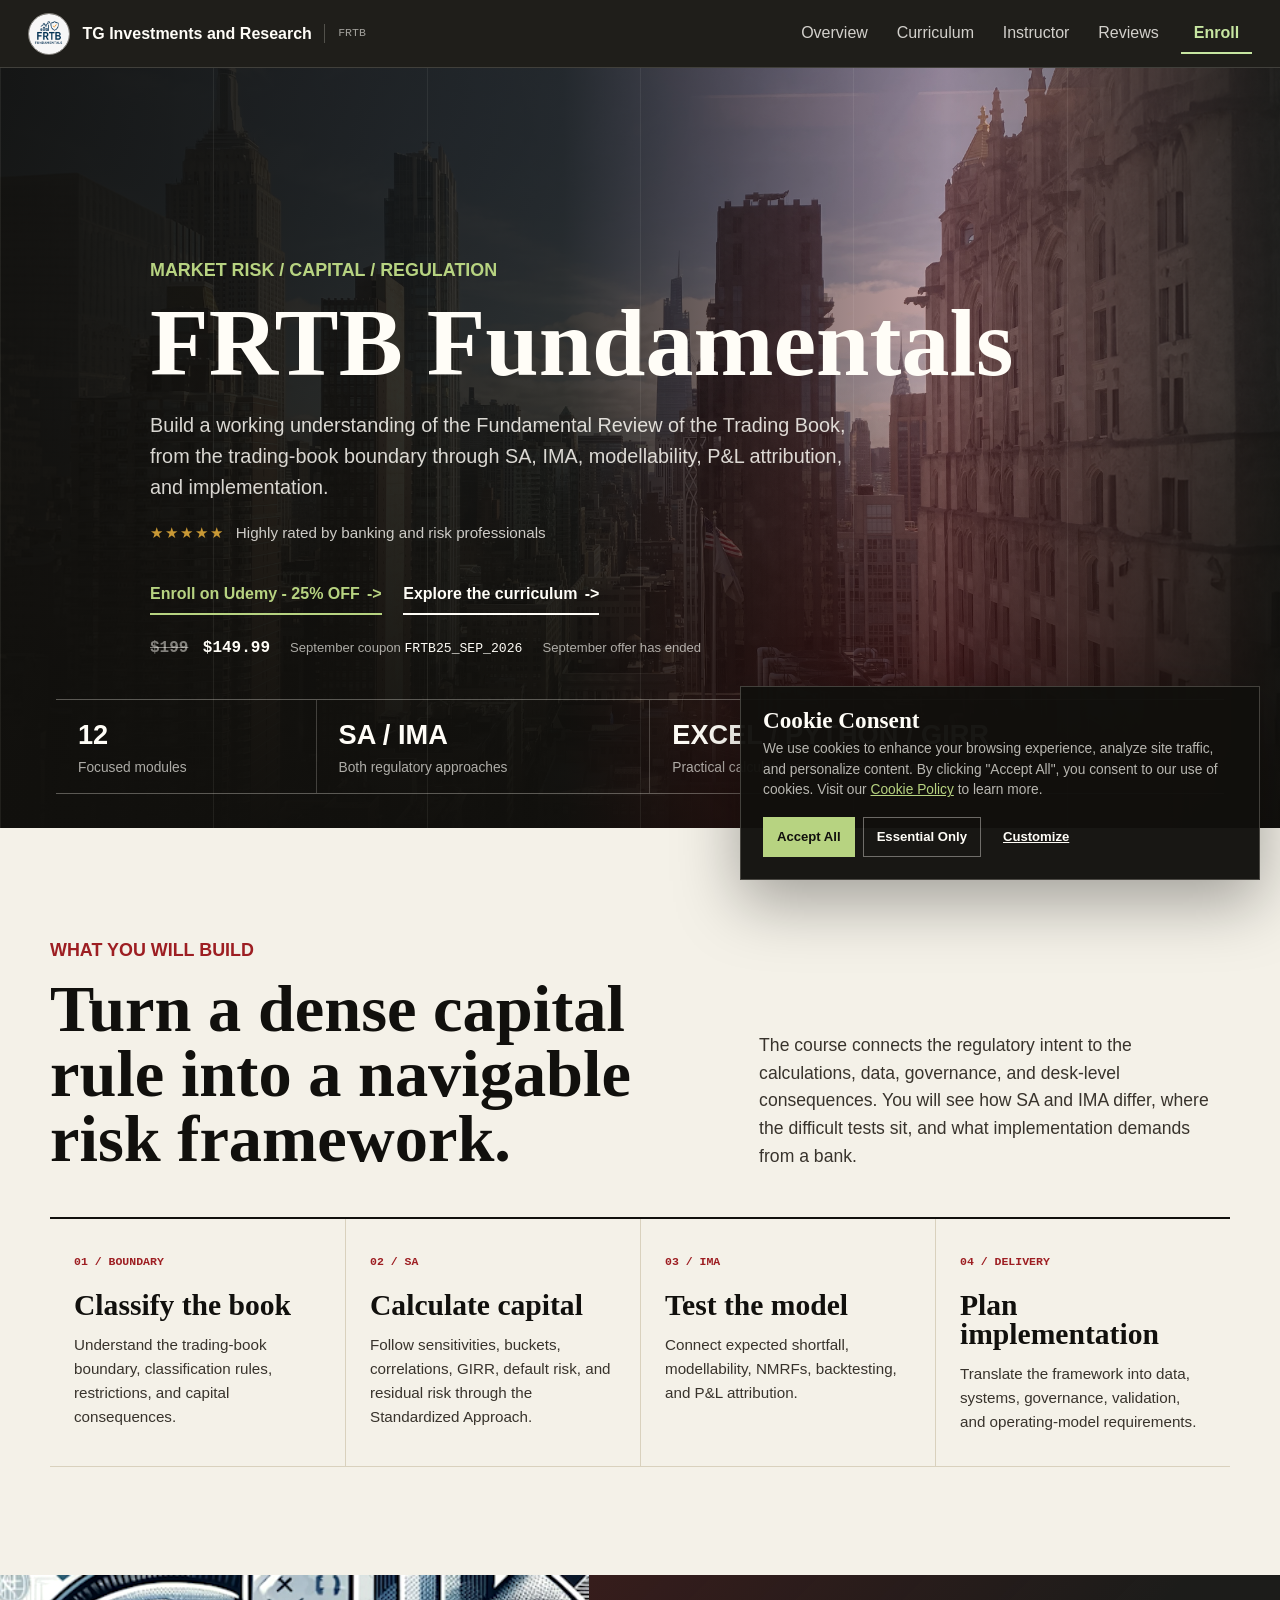
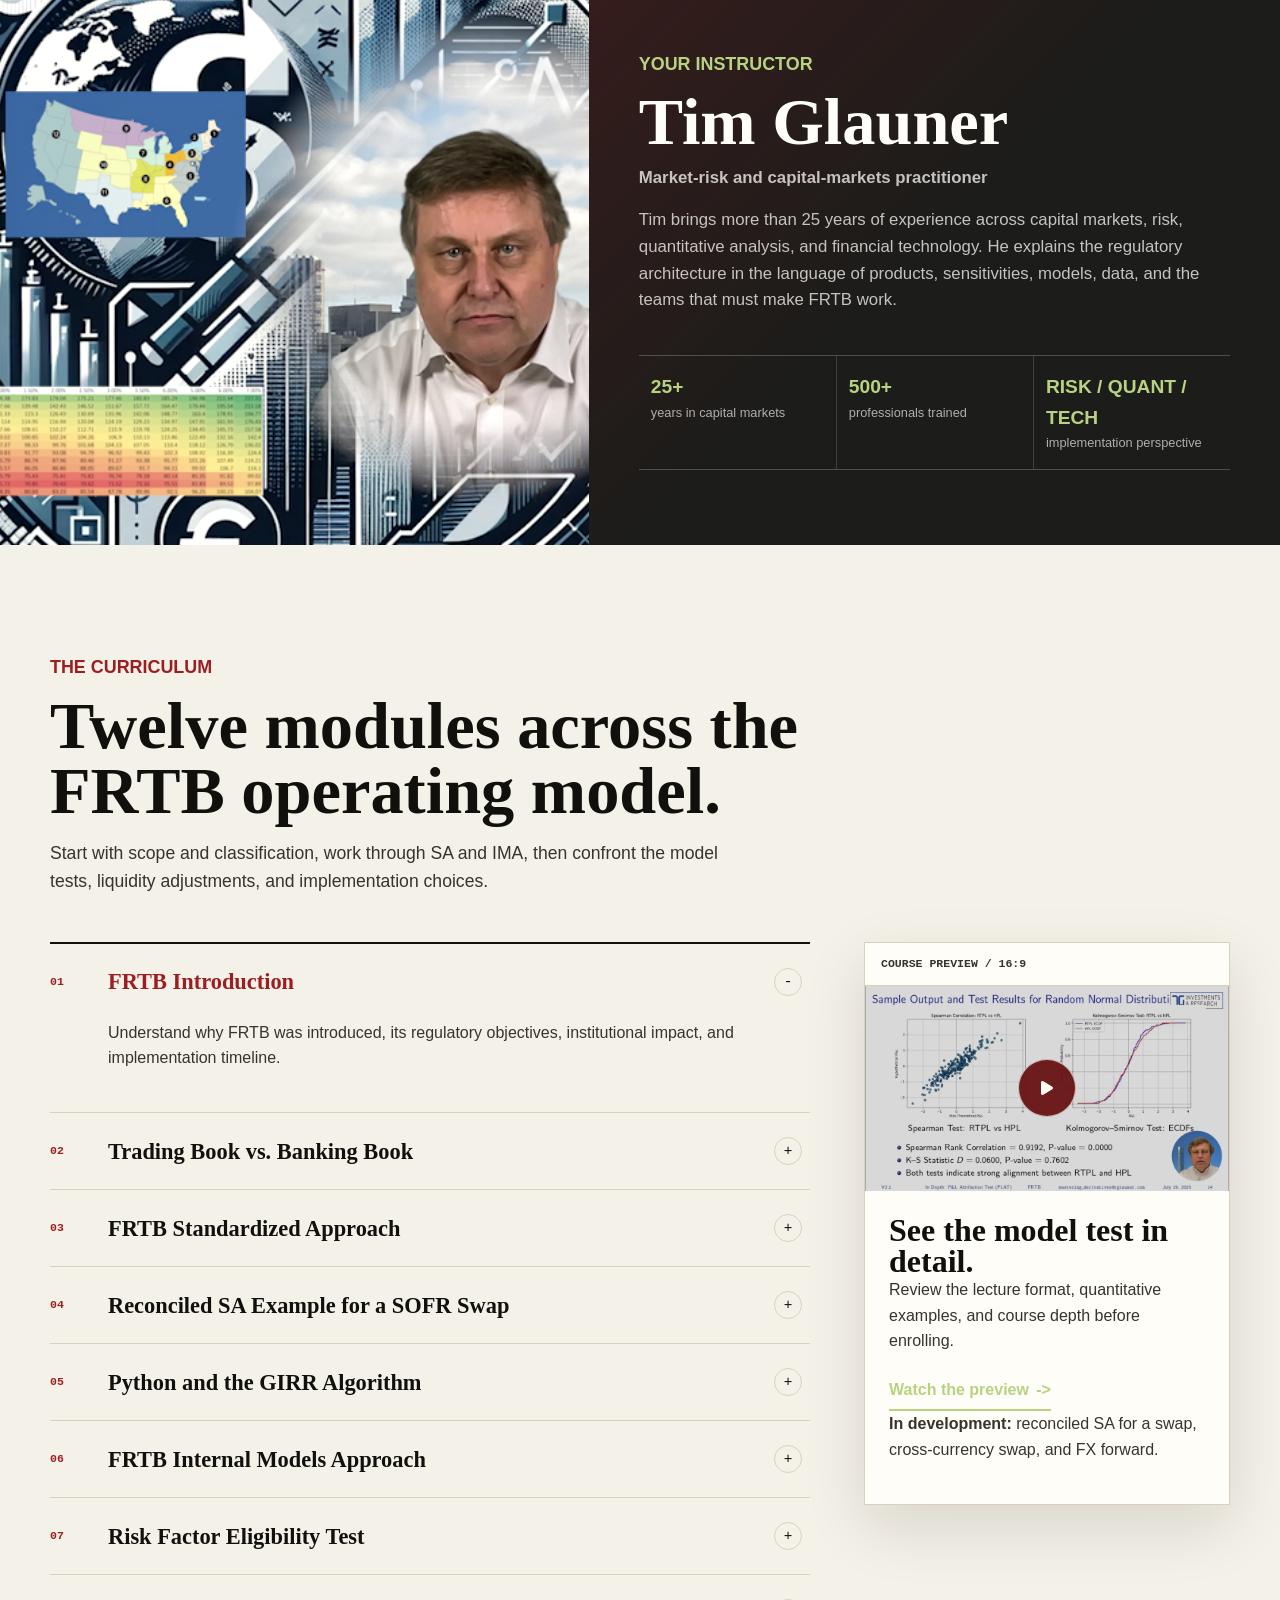
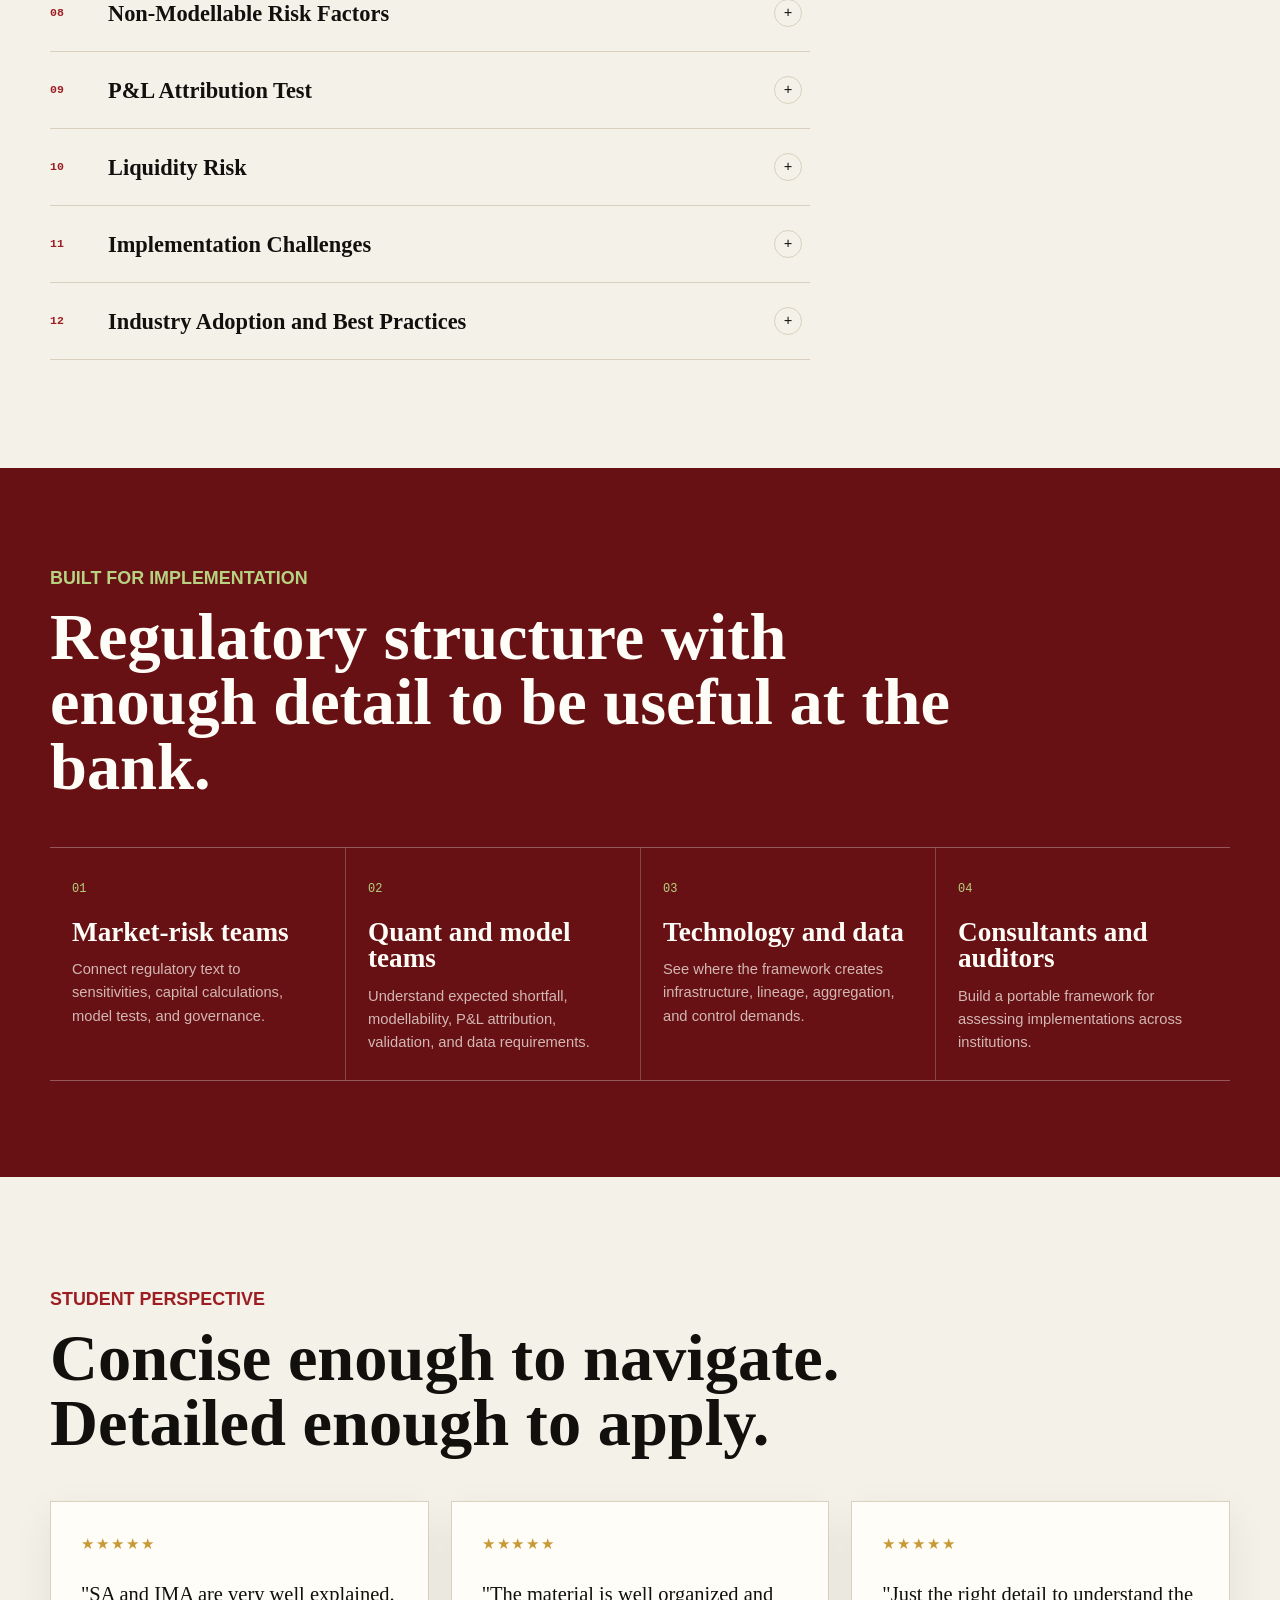
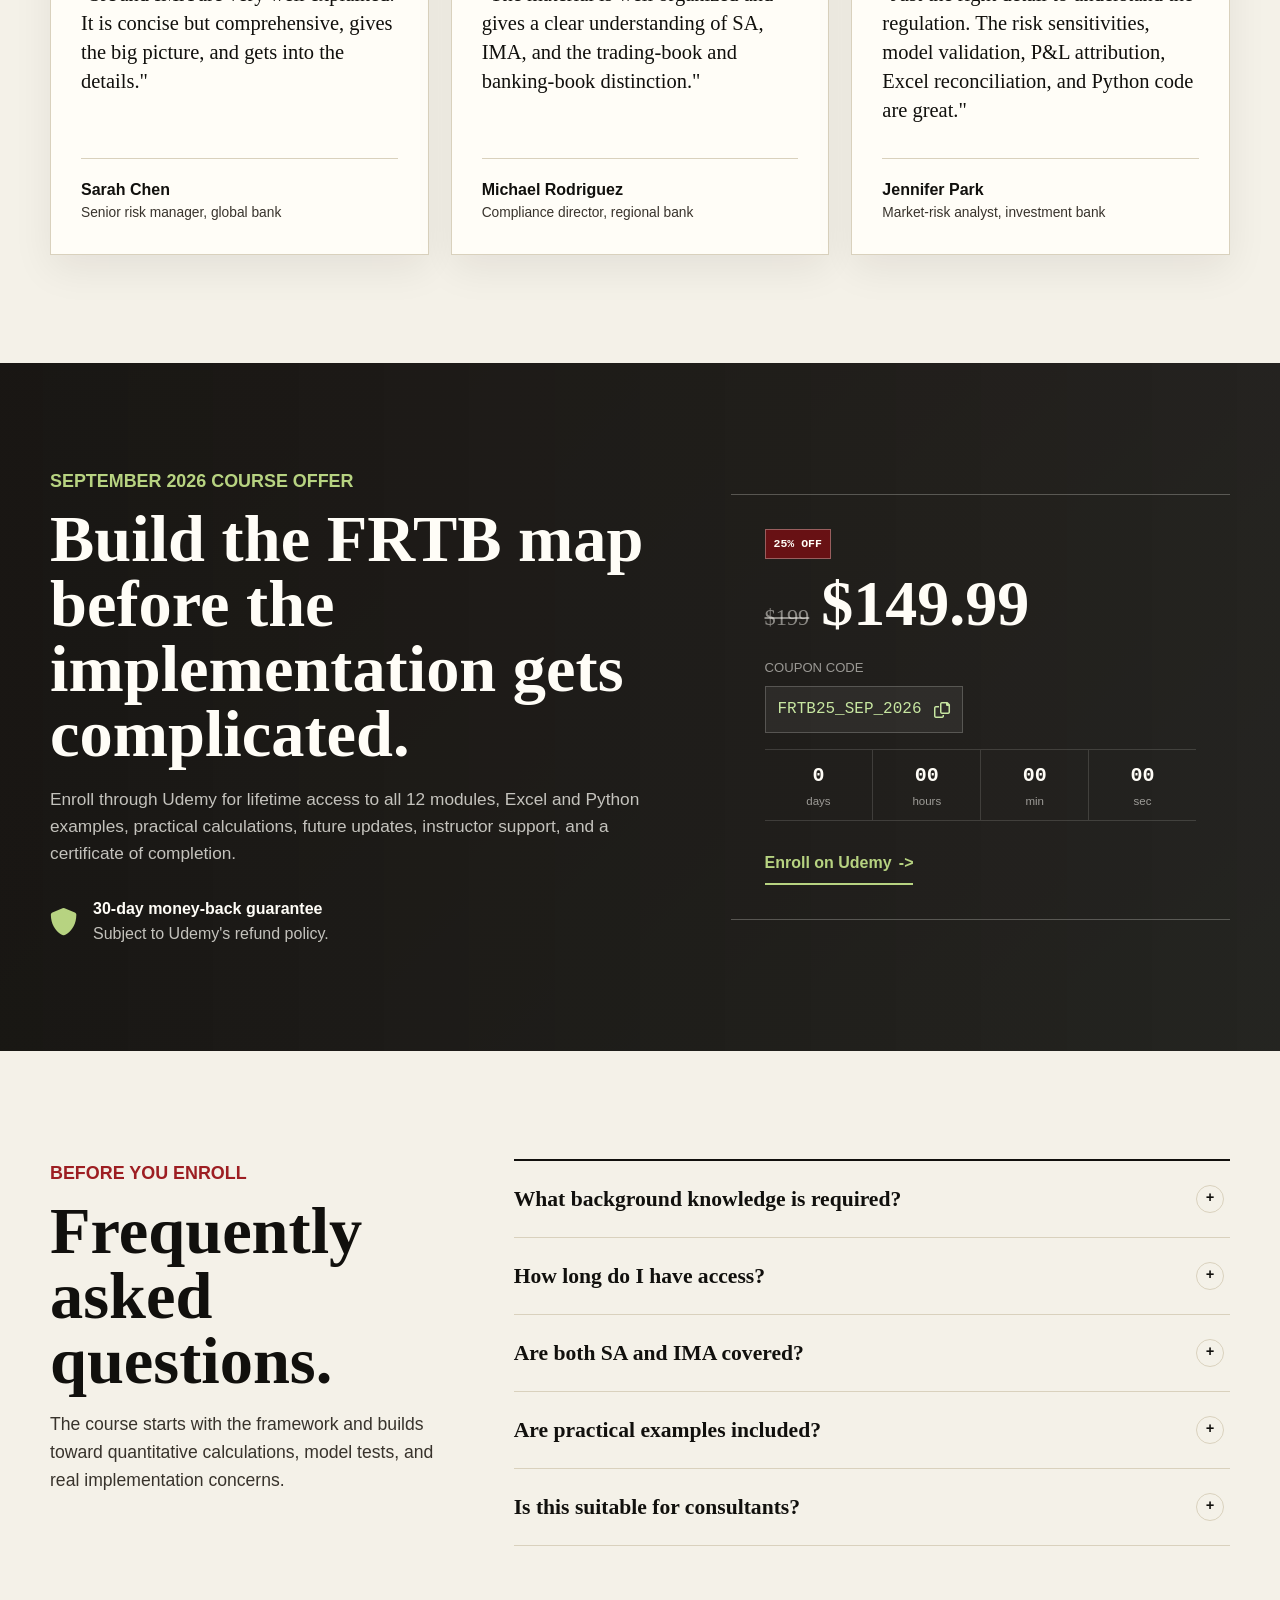
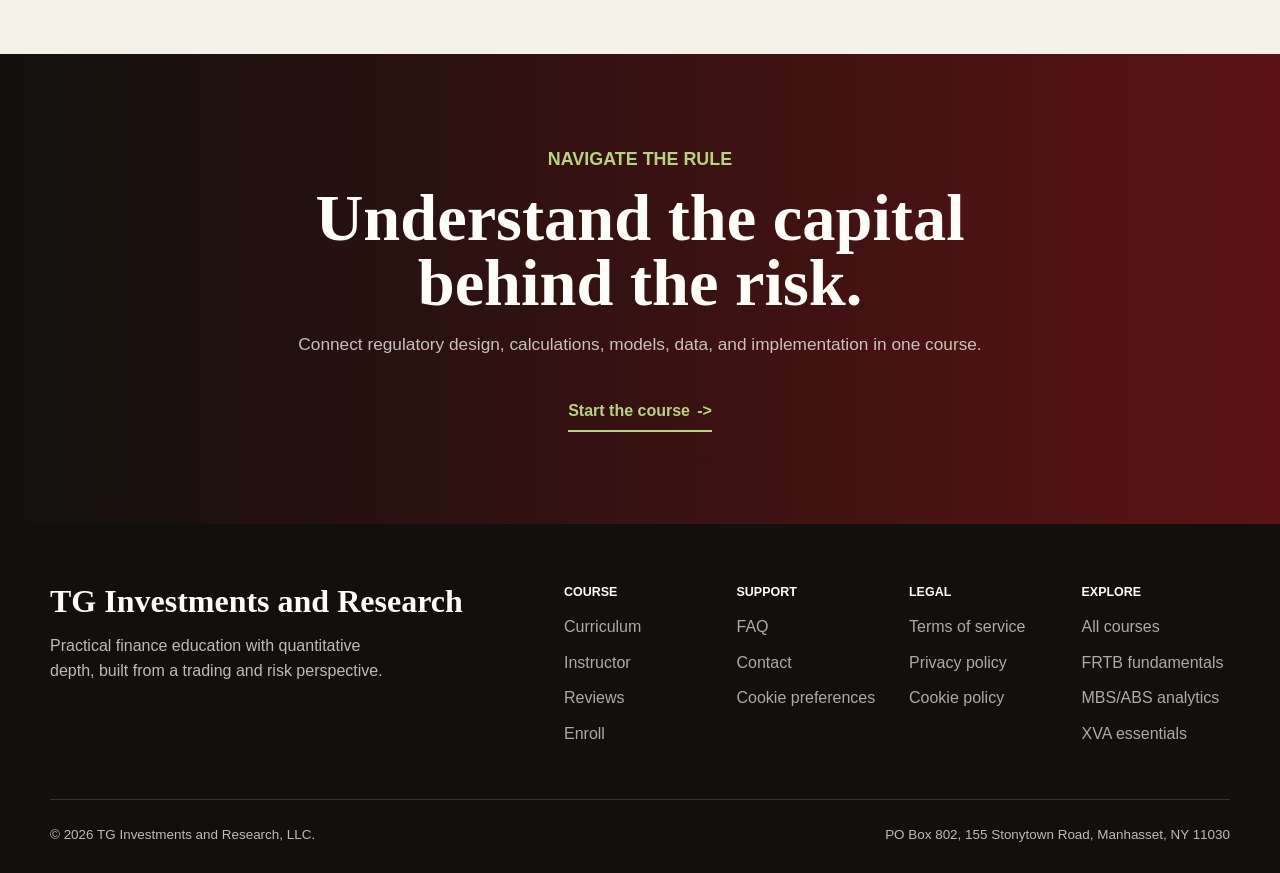
==== commit 72dc9781: "Update Udemy coupons for September 2026" ====
--- a/index.html
+++ b/index.html
@@ -42,7 +42,7 @@
                     "instructor": { "@id": "https://tglauner.com/#tim-glauner" },
                     "offers": {
                         "@type": "Offer",
-                        "url": "https://www.udemy.com/course/fundamental-review-of-the-trading-book/?couponCode=FRTB25_AUG_2026",
+                        "url": "https://www.udemy.com/course/fundamental-review-of-the-trading-book/?couponCode=FRTB25_SEP_2026",
                         "price": "149.99",
                         "priceCurrency": "USD",
                         "availability": "https://schema.org/InStock"
@@ -52,7 +52,7 @@
         }
     </script>
 </head>
-<body data-offer-deadline="2026-09-01T03:59:59Z">
+<body data-offer-deadline="2026-10-01T03:59:59Z">
     <a class="skip-link" href="#main-content">Skip to content</a>
     <header class="site-header">
         <a class="brand-lockup" href="https://tglauner.com/" aria-label="TG Investments and Research home">
@@ -75,10 +75,10 @@
                 <p class="hero-lede">Build a working understanding of the Fundamental Review of the Trading Book, from the trading-book boundary through SA, IMA, modellability, P&L attribution, and implementation.</p>
                 <div class="hero-rating" aria-label="Rated 5 out of 5 by banking professionals"><span class="stars" aria-hidden="true">★★★★★</span><span>Highly rated by banking and risk professionals</span></div>
                 <div class="hero-actions">
-                    <a class="text-action text-action-strong" href="https://www.udemy.com/course/fundamental-review-of-the-trading-book/?couponCode=FRTB25_AUG_2026" target="_blank" rel="noopener noreferrer">Enroll on Udemy - 25% OFF <span aria-hidden="true">-&gt;</span></a>
+                    <a class="text-action text-action-strong" href="https://www.udemy.com/course/fundamental-review-of-the-trading-book/?couponCode=FRTB25_SEP_2026" target="_blank" rel="noopener noreferrer">Enroll on Udemy - 25% OFF <span aria-hidden="true">-&gt;</span></a>
                     <a class="text-action" href="#curriculum">Explore the curriculum <span aria-hidden="true">-&gt;</span></a>
                 </div>
-                <div class="hero-offer"><span class="hero-price"><s>$199</s> $149.99</span><span>August coupon <code>FRTB25_AUG_2026</code></span><span data-countdown-summary>Offer ends August 31</span></div>
+                <div class="hero-offer"><span class="hero-price"><s>$199</s> $149.99</span><span>September coupon <code>FRTB25_SEP_2026</code></span><span data-countdown-summary>Offer ends September 30</span></div>
             </div>
             <div class="desk-strip reveal-on-load" aria-label="Course facts">
                 <div><span class="desk-number">12</span><span class="desk-label">Focused modules</span></div>
@@ -157,12 +157,12 @@
         </section>
 
         <section class="enroll-band" id="enroll" aria-labelledby="enroll-title">
-            <div class="enroll-copy reveal"><p class="kicker">August 2026 course offer</p><h2 id="enroll-title">Build the FRTB map before the implementation gets complicated.</h2><p>Enroll through Udemy for lifetime access to all 12 modules, Excel and Python examples, practical calculations, future updates, instructor support, and a certificate of completion.</p><div class="guarantee-line"><i class="fas fa-shield-alt" aria-hidden="true"></i><span><strong>30-day money-back guarantee</strong><br>Subject to Udemy's refund policy.</span></div></div>
+            <div class="enroll-copy reveal"><p class="kicker">September 2026 course offer</p><h2 id="enroll-title">Build the FRTB map before the implementation gets complicated.</h2><p>Enroll through Udemy for lifetime access to all 12 modules, Excel and Python examples, practical calculations, future updates, instructor support, and a certificate of completion.</p><div class="guarantee-line"><i class="fas fa-shield-alt" aria-hidden="true"></i><span><strong>30-day money-back guarantee</strong><br>Subject to Udemy's refund policy.</span></div></div>
             <div class="enroll-details reveal">
                 <span class="offer-label">25% OFF</span><p class="offer-price"><s>$199</s> <strong>$149.99</strong></p><p class="offer-note">Coupon code</p>
-                <button class="coupon-code" type="button" data-copy-coupon="FRTB25_AUG_2026" title="Copy coupon code"><code>FRTB25_AUG_2026</code><i class="far fa-copy" aria-hidden="true"></i><span class="sr-only">Copy coupon code</span></button>
+                <button class="coupon-code" type="button" data-copy-coupon="FRTB25_SEP_2026" title="Copy coupon code"><code>FRTB25_SEP_2026</code><i class="far fa-copy" aria-hidden="true"></i><span class="sr-only">Copy coupon code</span></button>
                 <div class="countdown"><span><strong data-countdown="days">2</strong> days</span><span><strong data-countdown="hours">0</strong> hours</span><span><strong data-countdown="minutes">0</strong> min</span><span><strong data-countdown="seconds">0</strong> sec</span></div>
-                <a class="enroll-link" href="https://www.udemy.com/course/fundamental-review-of-the-trading-book/?couponCode=FRTB25_AUG_2026" target="_blank" rel="noopener noreferrer">Enroll on Udemy <span aria-hidden="true">-&gt;</span></a>
+                <a class="enroll-link" href="https://www.udemy.com/course/fundamental-review-of-the-trading-book/?couponCode=FRTB25_SEP_2026" target="_blank" rel="noopener noreferrer">Enroll on Udemy <span aria-hidden="true">-&gt;</span></a>
             </div>
         </section>
 
@@ -179,10 +179,10 @@
             </div>
         </section>
 
-        <section class="closing-band"><div class="closing-copy reveal"><p class="kicker">Navigate the rule</p><h2>Understand the capital behind the risk.</h2><p>Connect regulatory design, calculations, models, data, and implementation in one course.</p><a class="text-action text-action-strong" href="https://www.udemy.com/course/fundamental-review-of-the-trading-book/?couponCode=FRTB25_AUG_2026" target="_blank" rel="noopener noreferrer">Start the course <span aria-hidden="true">-&gt;</span></a></div></section>
+        <section class="closing-band"><div class="closing-copy reveal"><p class="kicker">Navigate the rule</p><h2>Understand the capital behind the risk.</h2><p>Connect regulatory design, calculations, models, data, and implementation in one course.</p><a class="text-action text-action-strong" href="https://www.udemy.com/course/fundamental-review-of-the-trading-book/?couponCode=FRTB25_SEP_2026" target="_blank" rel="noopener noreferrer">Start the course <span aria-hidden="true">-&gt;</span></a></div></section>
     </main>
 
     <div id="footer-container"></div>
-    <script src="script.js"></script><script src="cookie-consent.js"></script><script src="footer.js"></script><script src="geo-redirect.js"></script><script src="/js/tracking.js" defer></script>
+    <script src="script.js?v=20260830"></script><script src="cookie-consent.js"></script><script src="footer.js"></script><script src="geo-redirect.js?v=20260830"></script><script src="/js/tracking.js" defer></script>
 </body>
 </html>
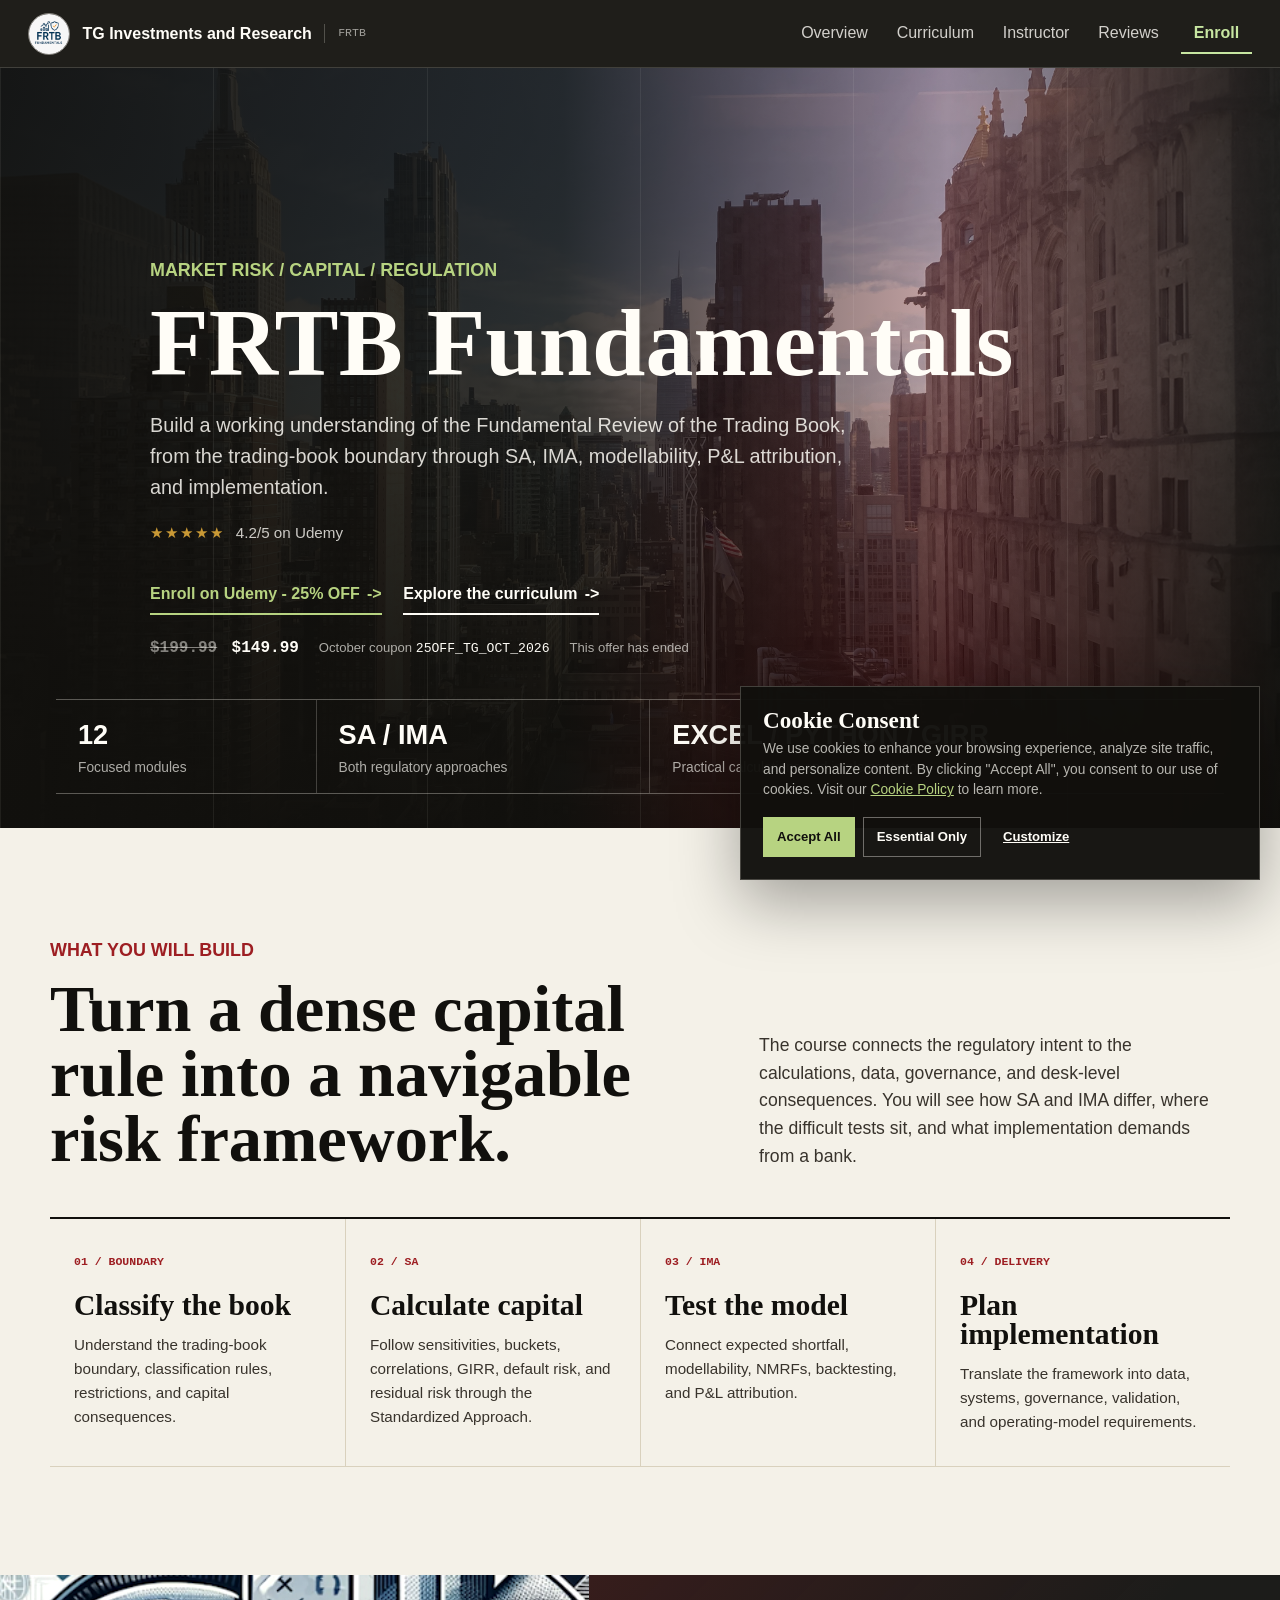
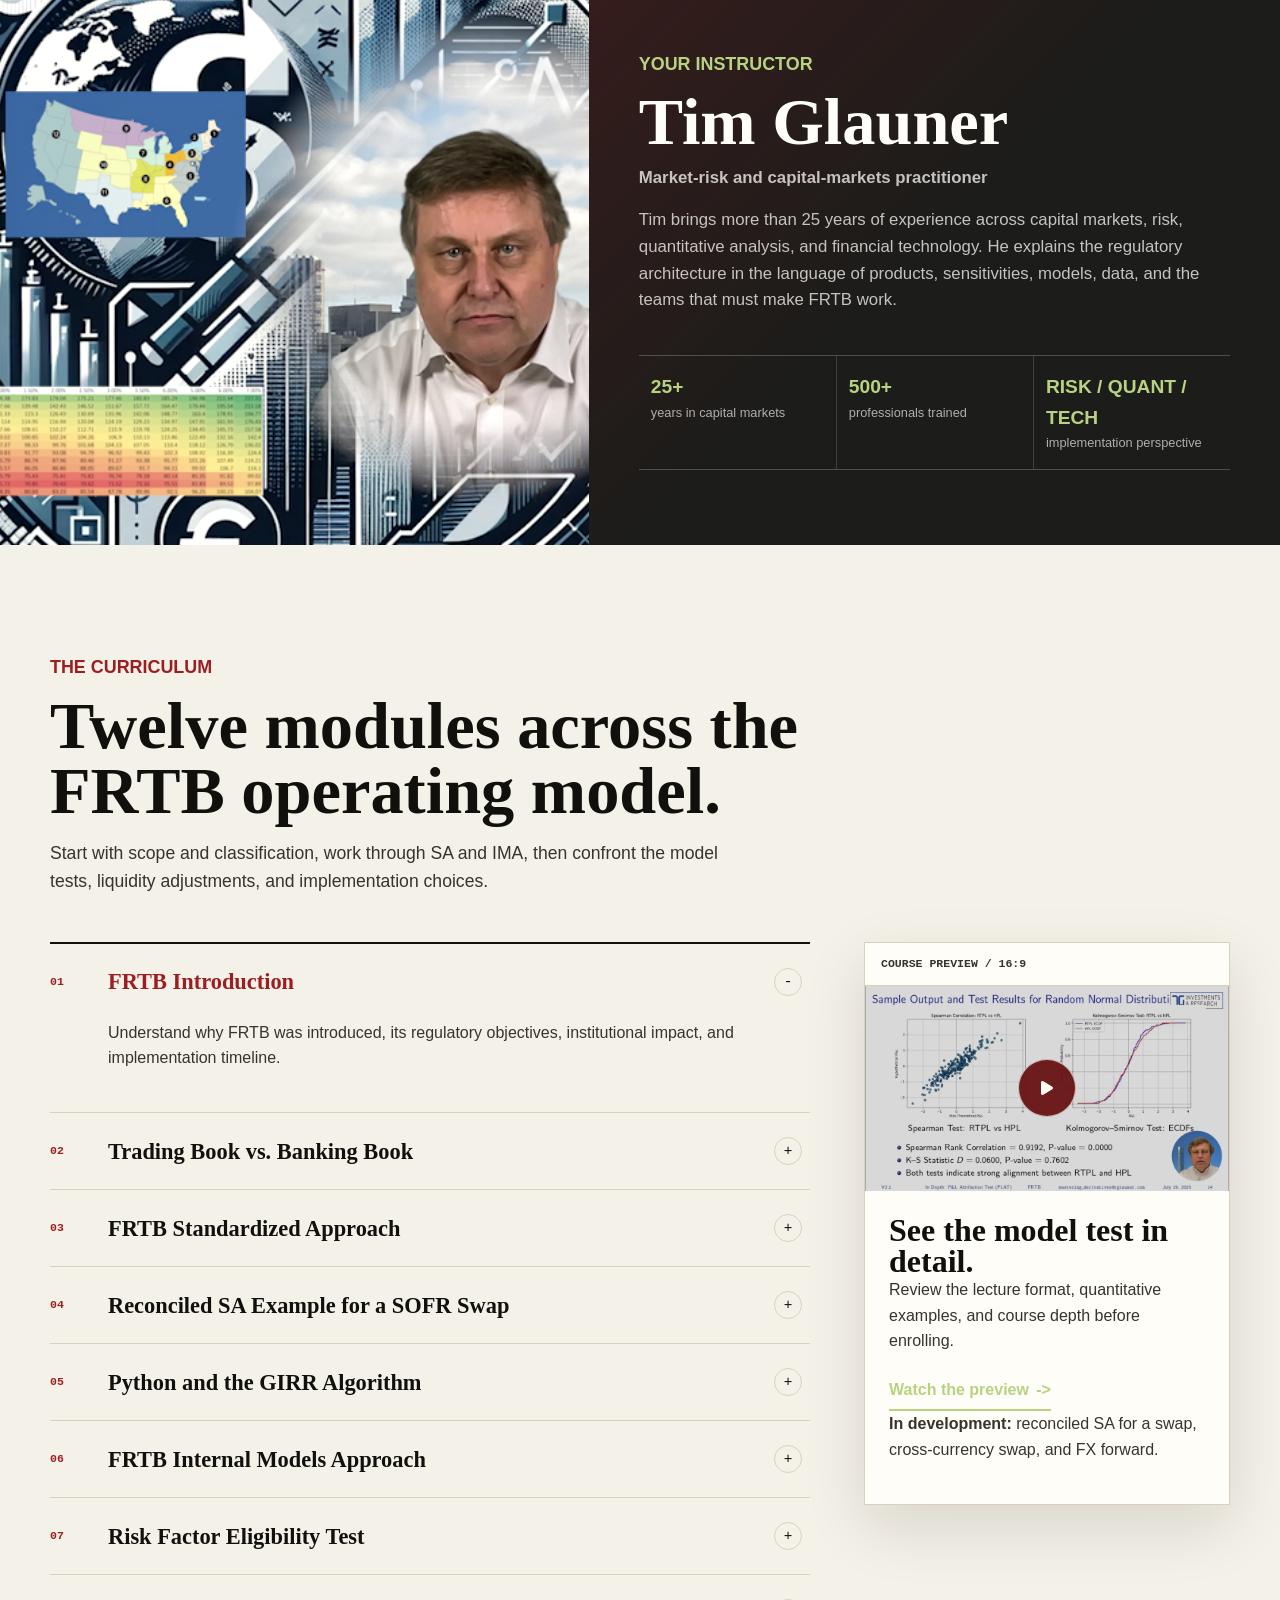
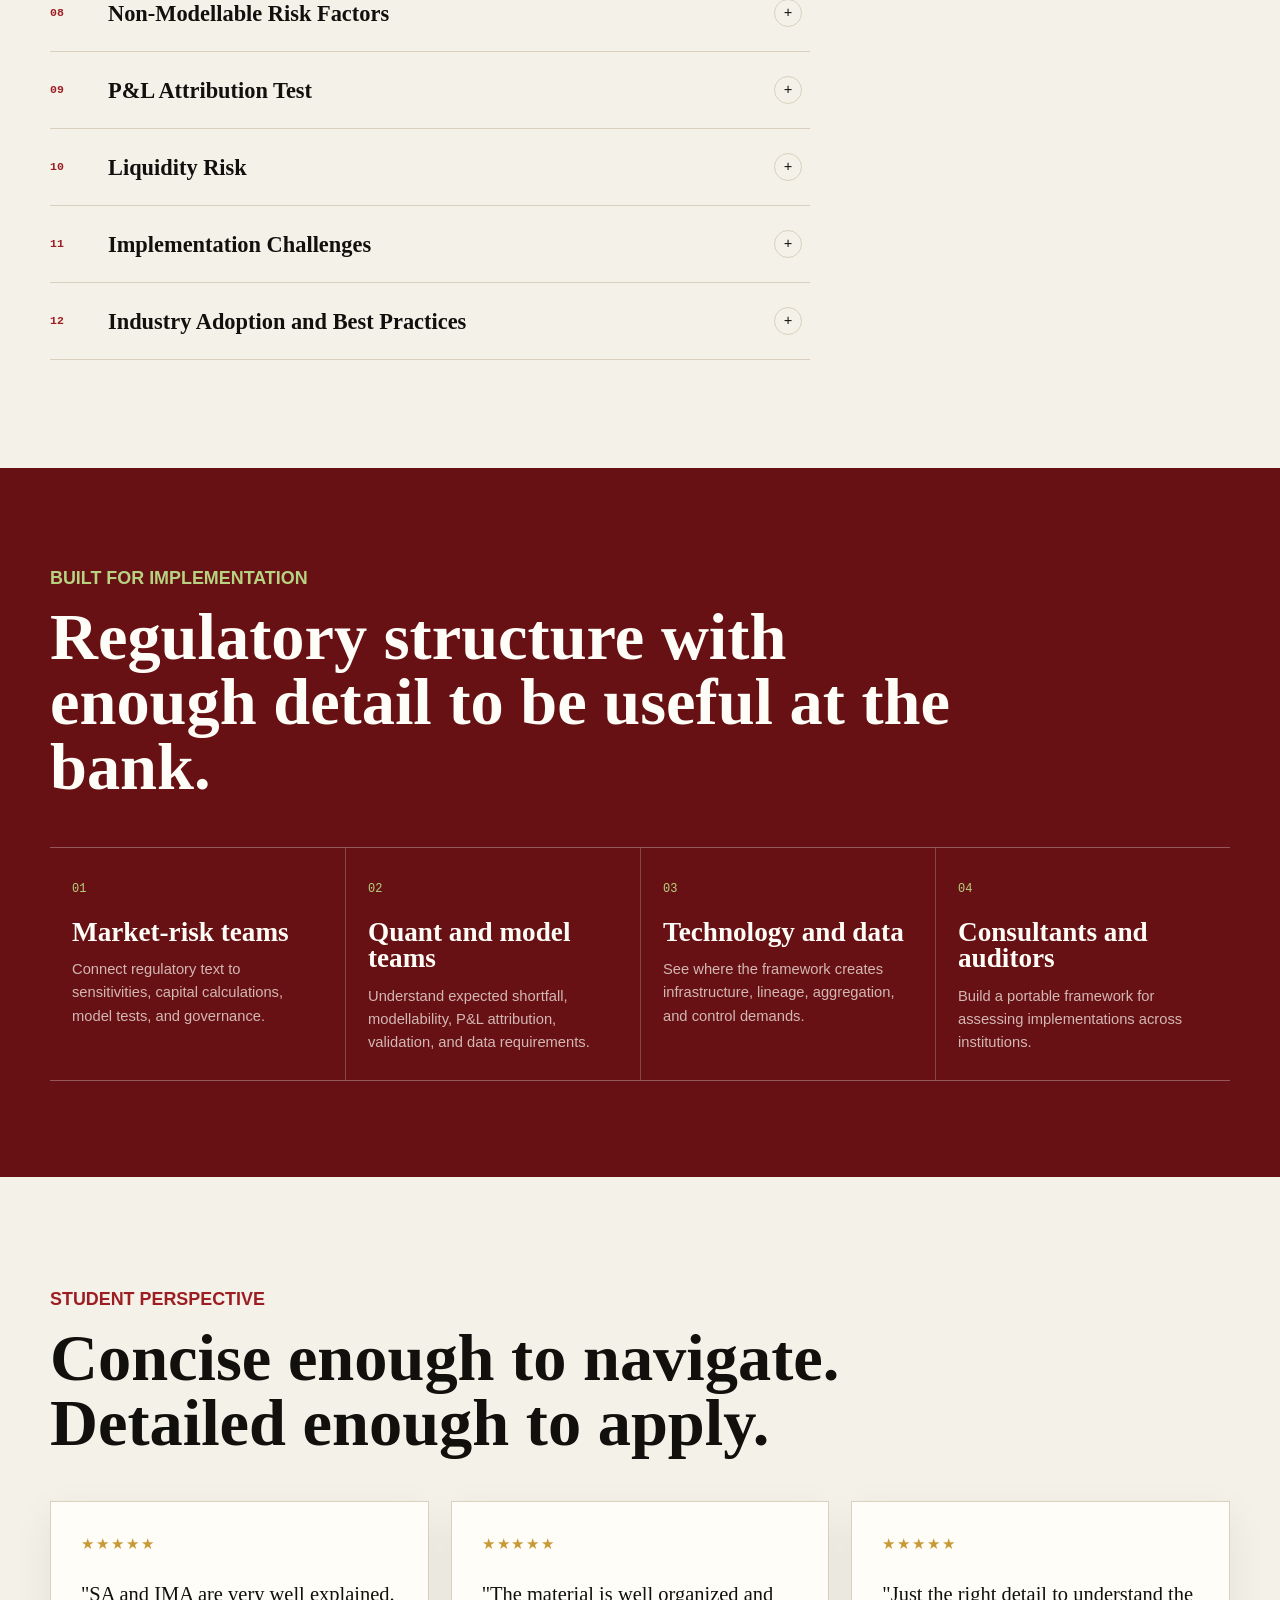
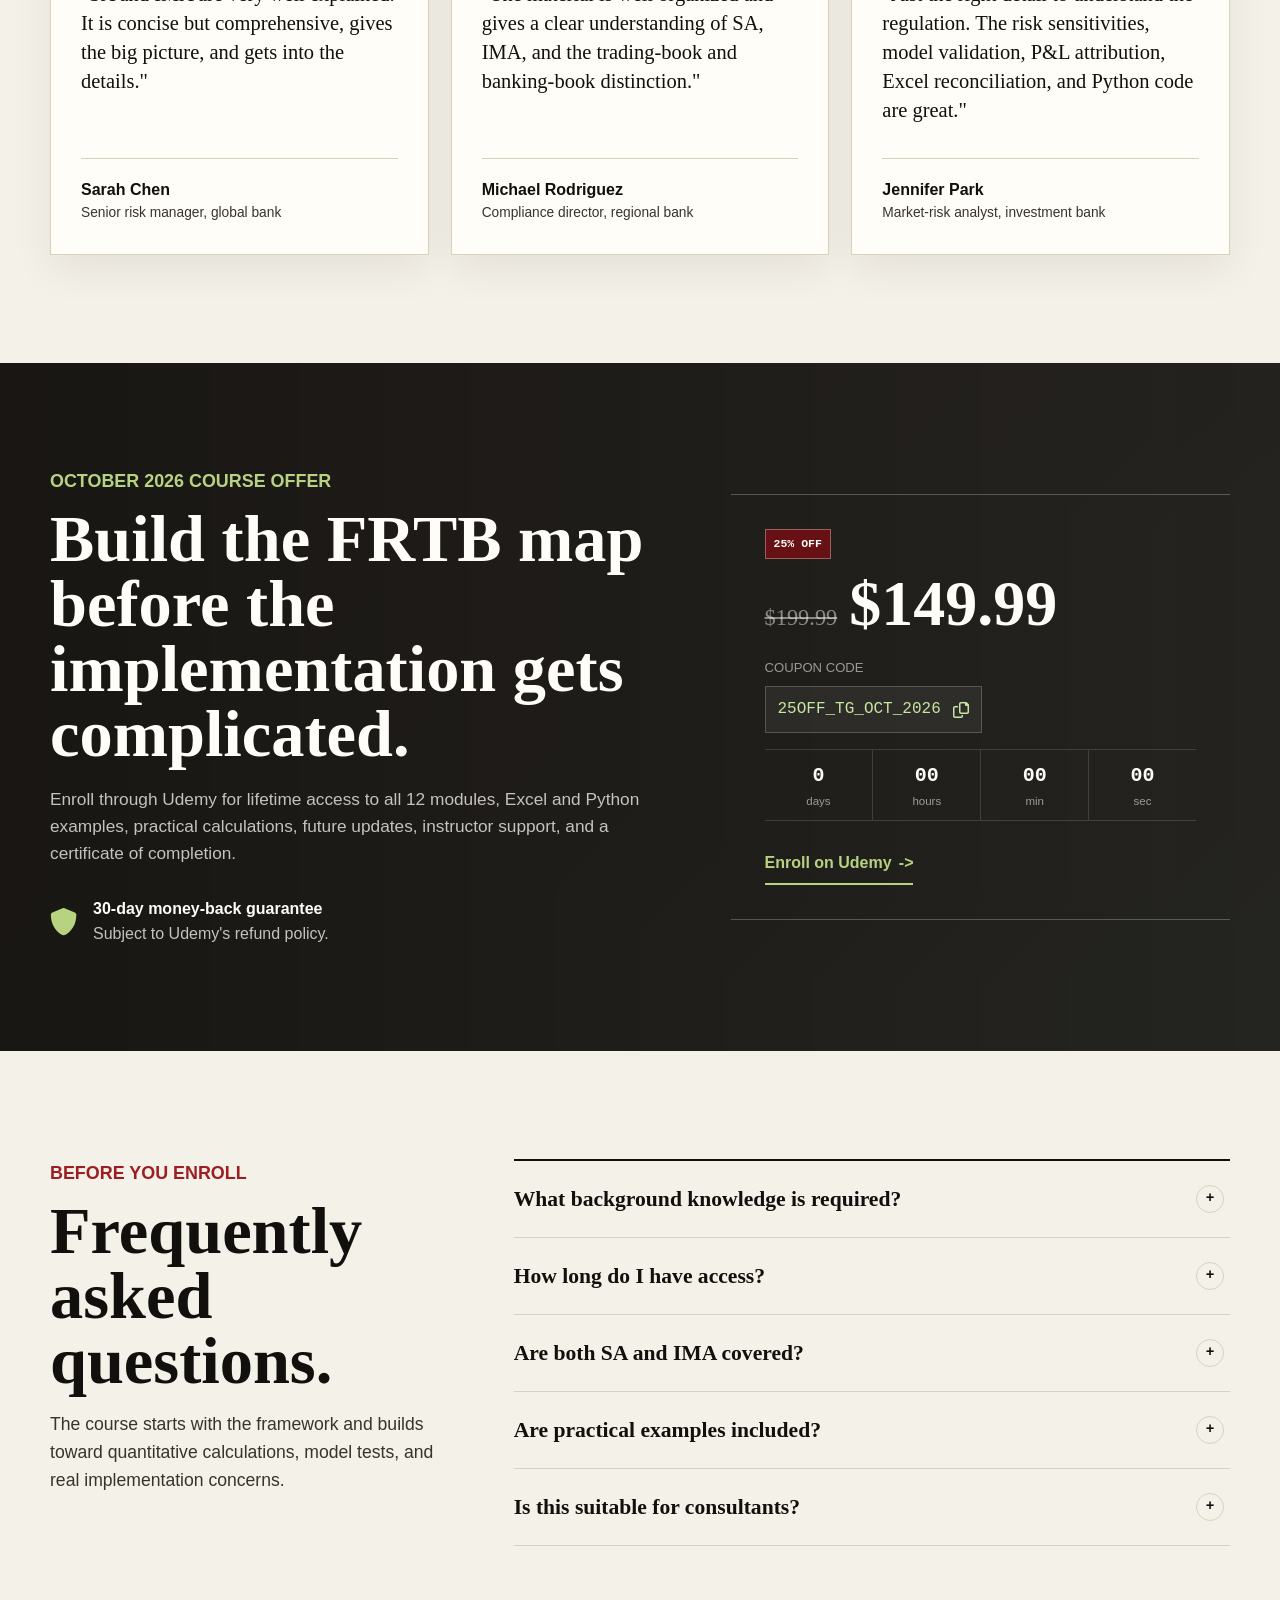
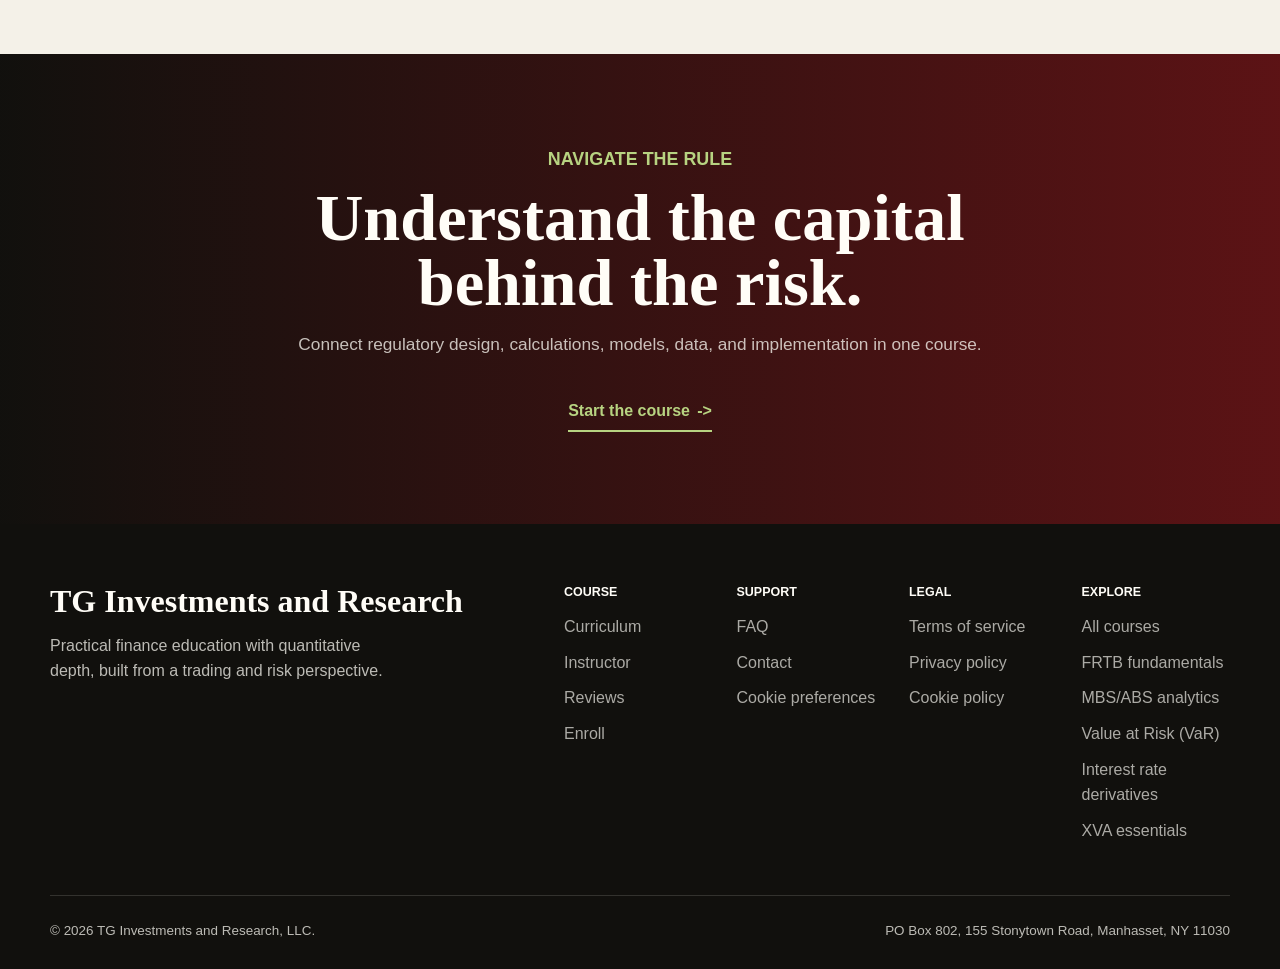
==== commit 37a83249: "Publish shared October course coupons and consent-aware analytics" ====
--- a/index.html
+++ b/index.html
@@ -42,7 +42,7 @@
                     "instructor": { "@id": "https://tglauner.com/#tim-glauner" },
                     "offers": {
                         "@type": "Offer",
-                        "url": "https://www.udemy.com/course/fundamental-review-of-the-trading-book/?couponCode=FRTB25_SEP_2026",
+                        "url": "https://www.udemy.com/course/fundamental-review-of-the-trading-book/?couponCode=25OFF_TG_OCT_2026",
                         "price": "149.99",
                         "priceCurrency": "USD",
                         "availability": "https://schema.org/InStock"
@@ -52,7 +52,7 @@
         }
     </script>
 </head>
-<body data-offer-deadline="2026-10-01T03:59:59Z">
+<body data-offer-deadline="2026-11-06T06:03:00Z">
     <a class="skip-link" href="#main-content">Skip to content</a>
     <header class="site-header">
         <a class="brand-lockup" href="https://tglauner.com/" aria-label="TG Investments and Research home">
@@ -73,12 +73,12 @@
                 <p class="kicker">Market Risk / Capital / Regulation</p>
                 <h1 id="course-title">FRTB Fundamentals</h1>
                 <p class="hero-lede">Build a working understanding of the Fundamental Review of the Trading Book, from the trading-book boundary through SA, IMA, modellability, P&L attribution, and implementation.</p>
-                <div class="hero-rating" aria-label="Rated 5 out of 5 by banking professionals"><span class="stars" aria-hidden="true">★★★★★</span><span>Highly rated by banking and risk professionals</span></div>
+                <div class="hero-rating" aria-label="Rated 4.2 out of 5 on Udemy"><span class="stars" aria-hidden="true">★★★★★</span><span>4.2/5 on Udemy</span></div>
                 <div class="hero-actions">
-                    <a class="text-action text-action-strong" href="https://www.udemy.com/course/fundamental-review-of-the-trading-book/?couponCode=FRTB25_SEP_2026" target="_blank" rel="noopener noreferrer">Enroll on Udemy - 25% OFF <span aria-hidden="true">-&gt;</span></a>
+                    <a class="text-action text-action-strong" href="https://www.udemy.com/course/fundamental-review-of-the-trading-book/?couponCode=25OFF_TG_OCT_2026" target="_blank" rel="noopener noreferrer">Enroll on Udemy - 25% OFF <span aria-hidden="true">-&gt;</span></a>
                     <a class="text-action" href="#curriculum">Explore the curriculum <span aria-hidden="true">-&gt;</span></a>
                 </div>
-                <div class="hero-offer"><span class="hero-price"><s>$199</s> $149.99</span><span>September coupon <code>FRTB25_SEP_2026</code></span><span data-countdown-summary>Offer ends September 30</span></div>
+                <div class="hero-offer"><span class="hero-price"><s>$199.99</s> $149.99</span><span>October coupon <code>25OFF_TG_OCT_2026</code></span><span data-countdown-summary>Offer ends November 6 (Eastern time)</span></div>
             </div>
             <div class="desk-strip reveal-on-load" aria-label="Course facts">
                 <div><span class="desk-number">12</span><span class="desk-label">Focused modules</span></div>
@@ -157,12 +157,12 @@
         </section>
 
         <section class="enroll-band" id="enroll" aria-labelledby="enroll-title">
-            <div class="enroll-copy reveal"><p class="kicker">September 2026 course offer</p><h2 id="enroll-title">Build the FRTB map before the implementation gets complicated.</h2><p>Enroll through Udemy for lifetime access to all 12 modules, Excel and Python examples, practical calculations, future updates, instructor support, and a certificate of completion.</p><div class="guarantee-line"><i class="fas fa-shield-alt" aria-hidden="true"></i><span><strong>30-day money-back guarantee</strong><br>Subject to Udemy's refund policy.</span></div></div>
+            <div class="enroll-copy reveal"><p class="kicker">October 2026 course offer</p><h2 id="enroll-title">Build the FRTB map before the implementation gets complicated.</h2><p>Enroll through Udemy for lifetime access to all 12 modules, Excel and Python examples, practical calculations, future updates, instructor support, and a certificate of completion.</p><div class="guarantee-line"><i class="fas fa-shield-alt" aria-hidden="true"></i><span><strong>30-day money-back guarantee</strong><br>Subject to Udemy's refund policy.</span></div></div>
             <div class="enroll-details reveal">
-                <span class="offer-label">25% OFF</span><p class="offer-price"><s>$199</s> <strong>$149.99</strong></p><p class="offer-note">Coupon code</p>
-                <button class="coupon-code" type="button" data-copy-coupon="FRTB25_SEP_2026" title="Copy coupon code"><code>FRTB25_SEP_2026</code><i class="far fa-copy" aria-hidden="true"></i><span class="sr-only">Copy coupon code</span></button>
+                <span class="offer-label">25% OFF</span><p class="offer-price"><s>$199.99</s> <strong>$149.99</strong></p><p class="offer-note">Coupon code</p>
+                <button class="coupon-code" type="button" data-copy-coupon="25OFF_TG_OCT_2026" title="Copy coupon code"><code>25OFF_TG_OCT_2026</code><i class="far fa-copy" aria-hidden="true"></i><span class="sr-only">Copy coupon code</span></button>
                 <div class="countdown"><span><strong data-countdown="days">2</strong> days</span><span><strong data-countdown="hours">0</strong> hours</span><span><strong data-countdown="minutes">0</strong> min</span><span><strong data-countdown="seconds">0</strong> sec</span></div>
-                <a class="enroll-link" href="https://www.udemy.com/course/fundamental-review-of-the-trading-book/?couponCode=FRTB25_SEP_2026" target="_blank" rel="noopener noreferrer">Enroll on Udemy <span aria-hidden="true">-&gt;</span></a>
+                <a class="enroll-link" href="https://www.udemy.com/course/fundamental-review-of-the-trading-book/?couponCode=25OFF_TG_OCT_2026" target="_blank" rel="noopener noreferrer">Enroll on Udemy <span aria-hidden="true">-&gt;</span></a>
             </div>
         </section>
 
@@ -179,10 +179,12 @@
             </div>
         </section>
 
-        <section class="closing-band"><div class="closing-copy reveal"><p class="kicker">Navigate the rule</p><h2>Understand the capital behind the risk.</h2><p>Connect regulatory design, calculations, models, data, and implementation in one course.</p><a class="text-action text-action-strong" href="https://www.udemy.com/course/fundamental-review-of-the-trading-book/?couponCode=FRTB25_SEP_2026" target="_blank" rel="noopener noreferrer">Start the course <span aria-hidden="true">-&gt;</span></a></div></section>
+        <section class="closing-band"><div class="closing-copy reveal"><p class="kicker">Navigate the rule</p><h2>Understand the capital behind the risk.</h2><p>Connect regulatory design, calculations, models, data, and implementation in one course.</p><a class="text-action text-action-strong" href="https://www.udemy.com/course/fundamental-review-of-the-trading-book/?couponCode=25OFF_TG_OCT_2026" target="_blank" rel="noopener noreferrer">Start the course <span aria-hidden="true">-&gt;</span></a></div></section>
     </main>
 
     <div id="footer-container"></div>
-    <script src="script.js?v=20260830"></script><script src="cookie-consent.js"></script><script src="footer.js"></script><script src="geo-redirect.js?v=20260830"></script><script src="/js/tracking.js" defer></script>
+    <script src="script.js?v=20261006"></script><script src="cookie-consent.js?v=20261006"></script><script src="footer.js"></script><script src="geo-redirect.js?v=20261006"></script>
+<script>window.tgAnalyticsConfig = {appId: "frtb_fundamentals", requireConsent: true};</script>
+<script src="https://tglauner.com/visitor_analytics/tracking/tracking.js?v=20261006" defer></script>
 </body>
 </html>
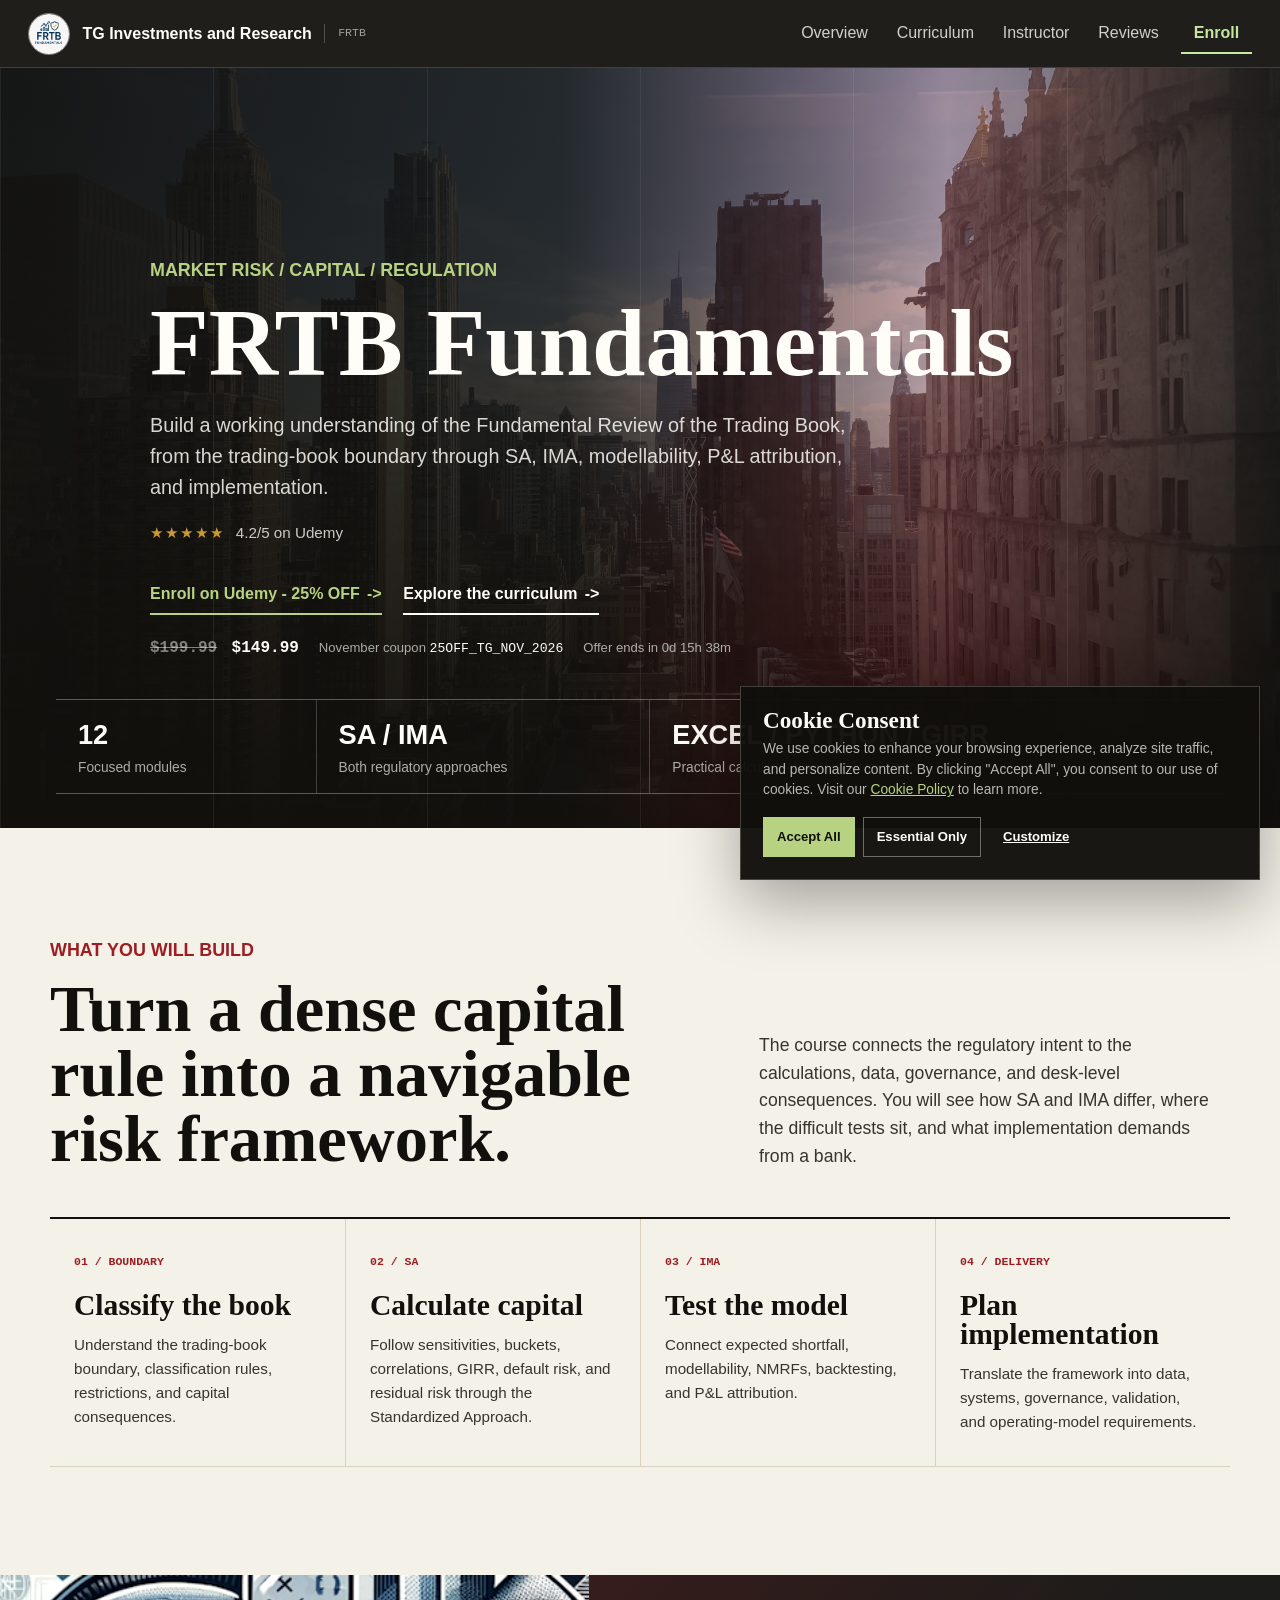
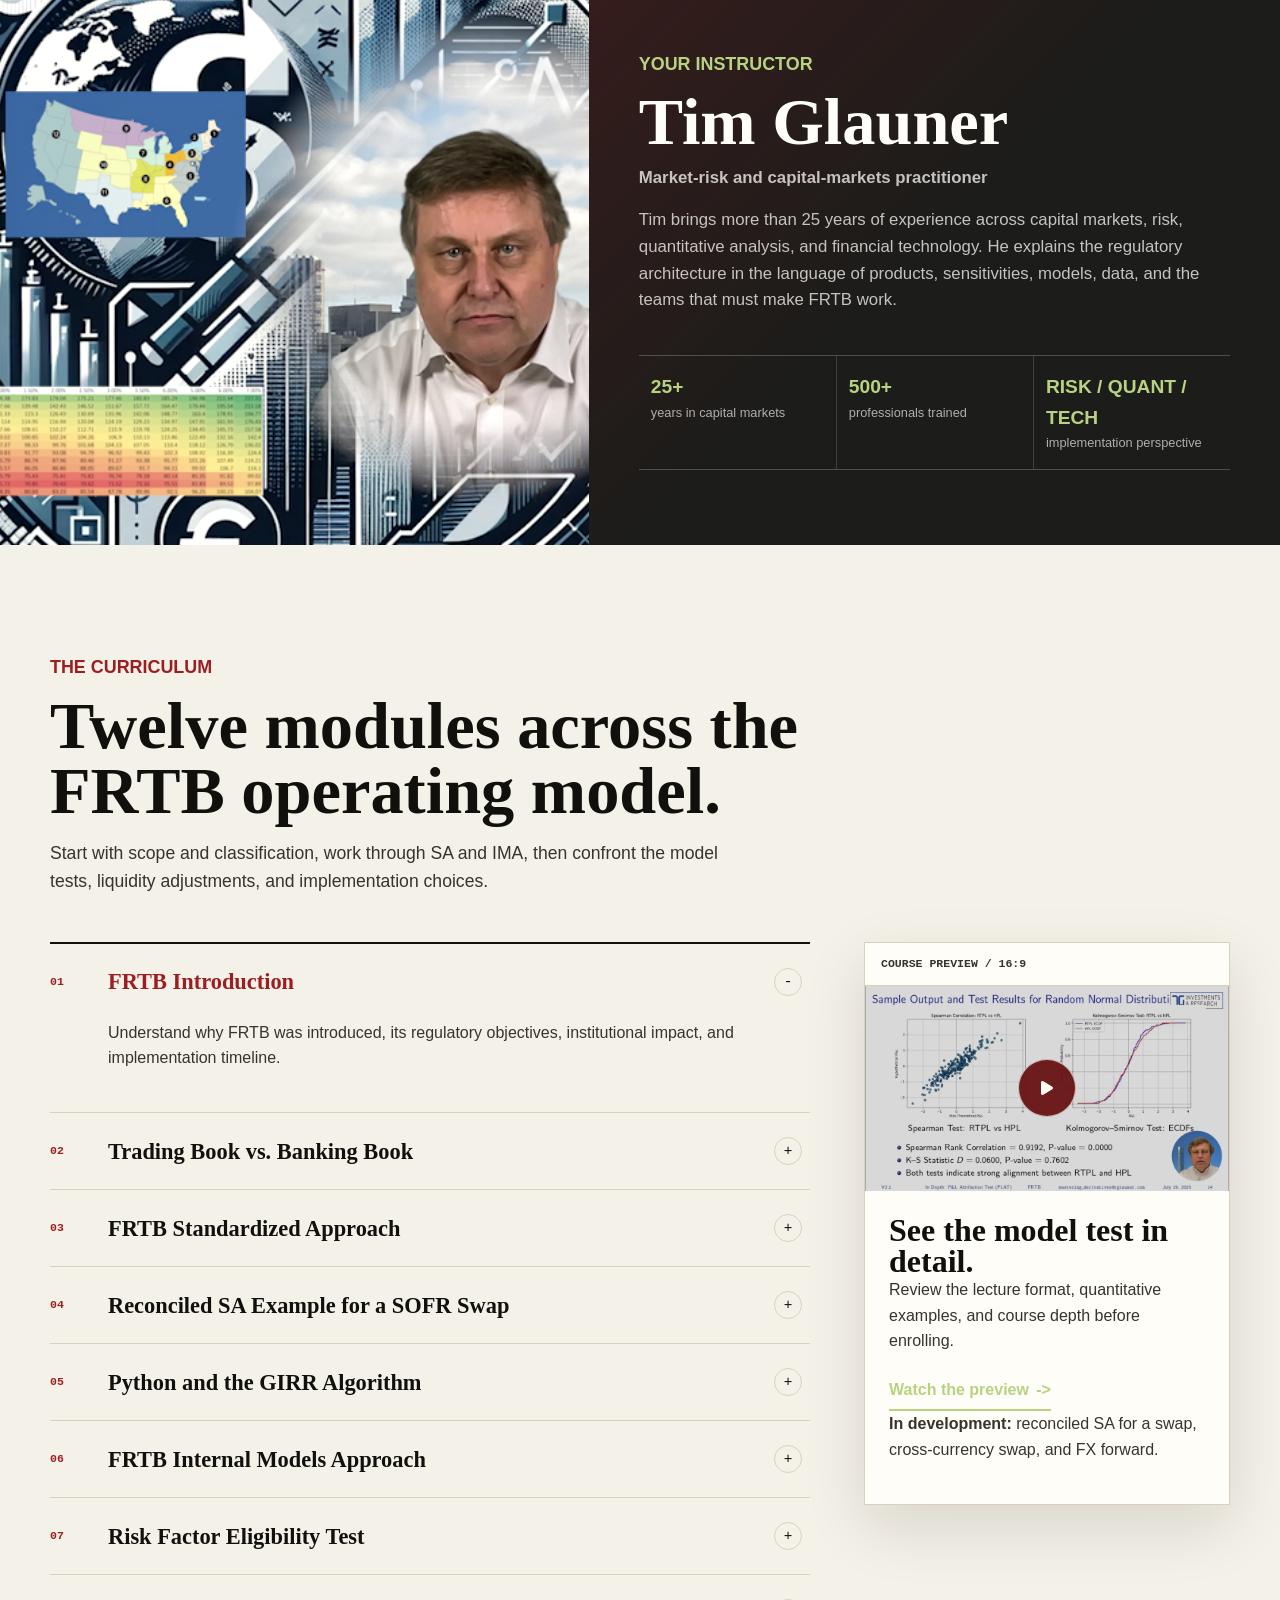
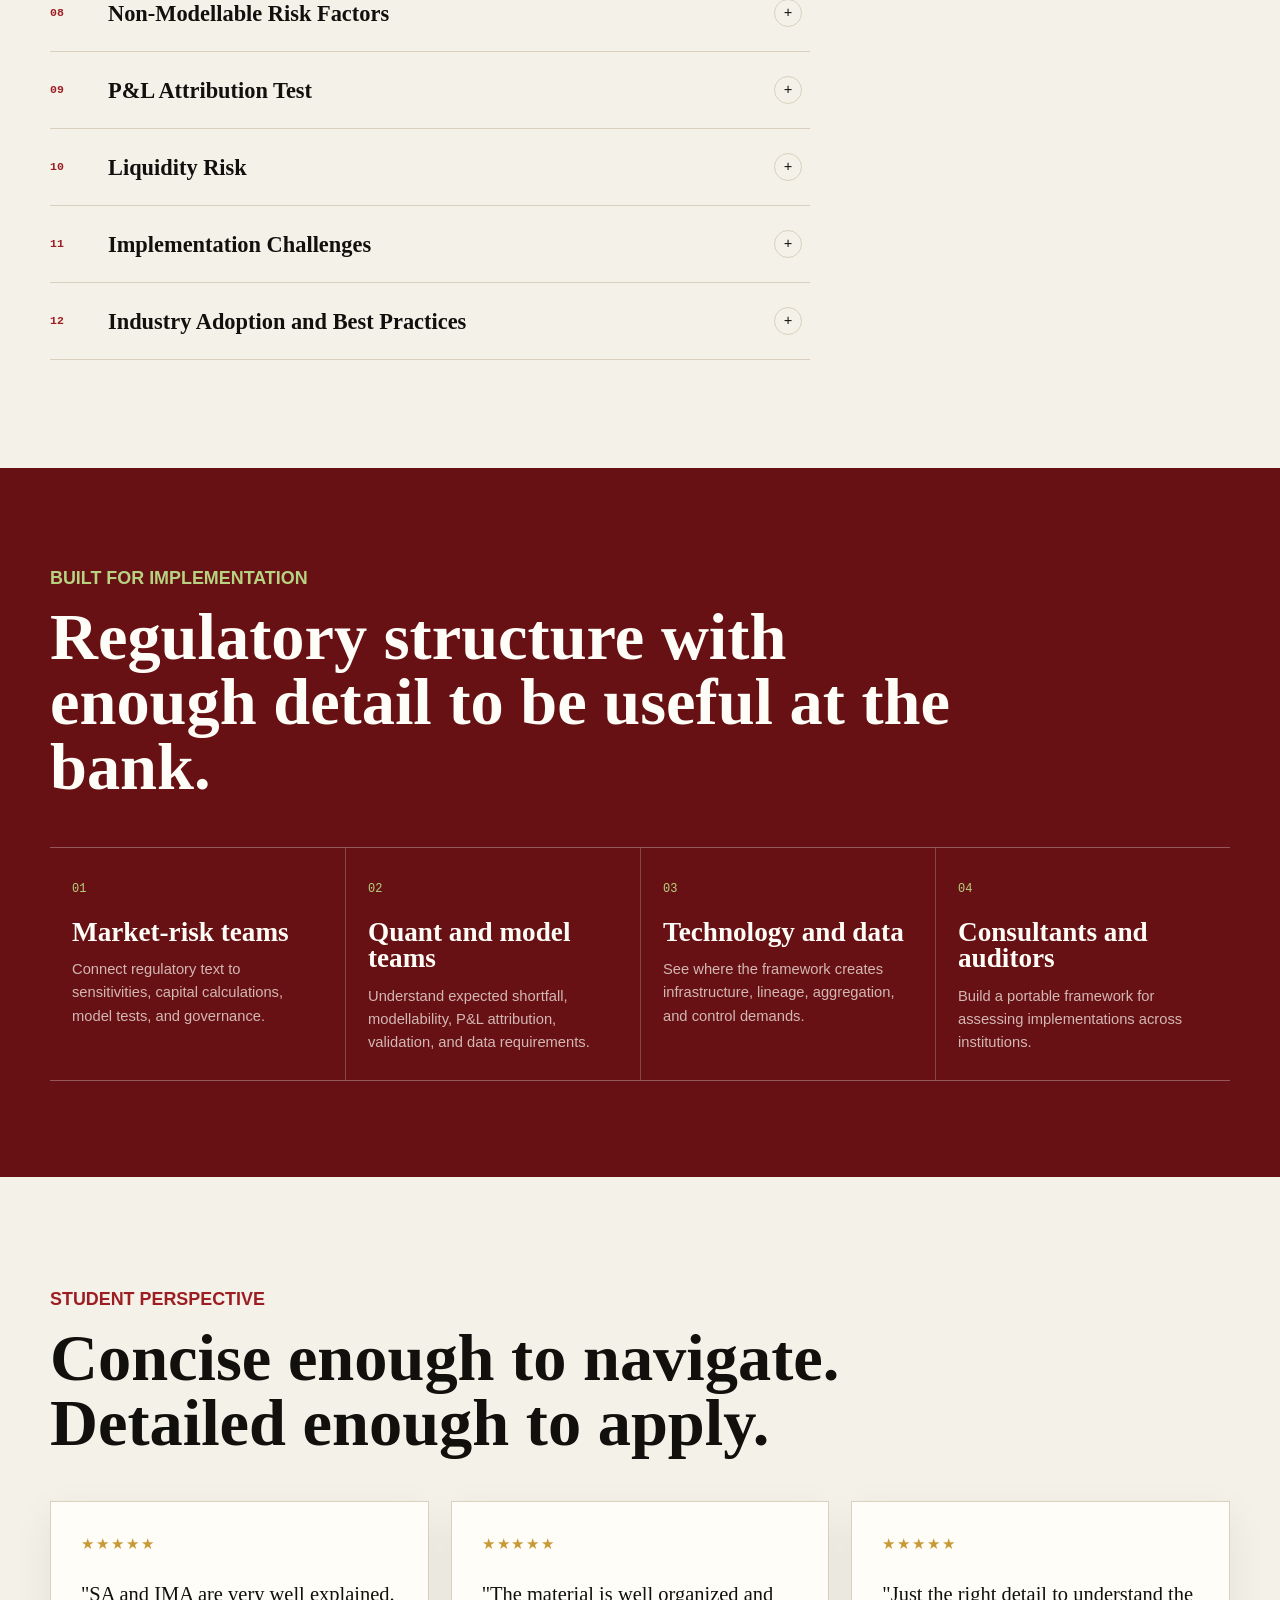
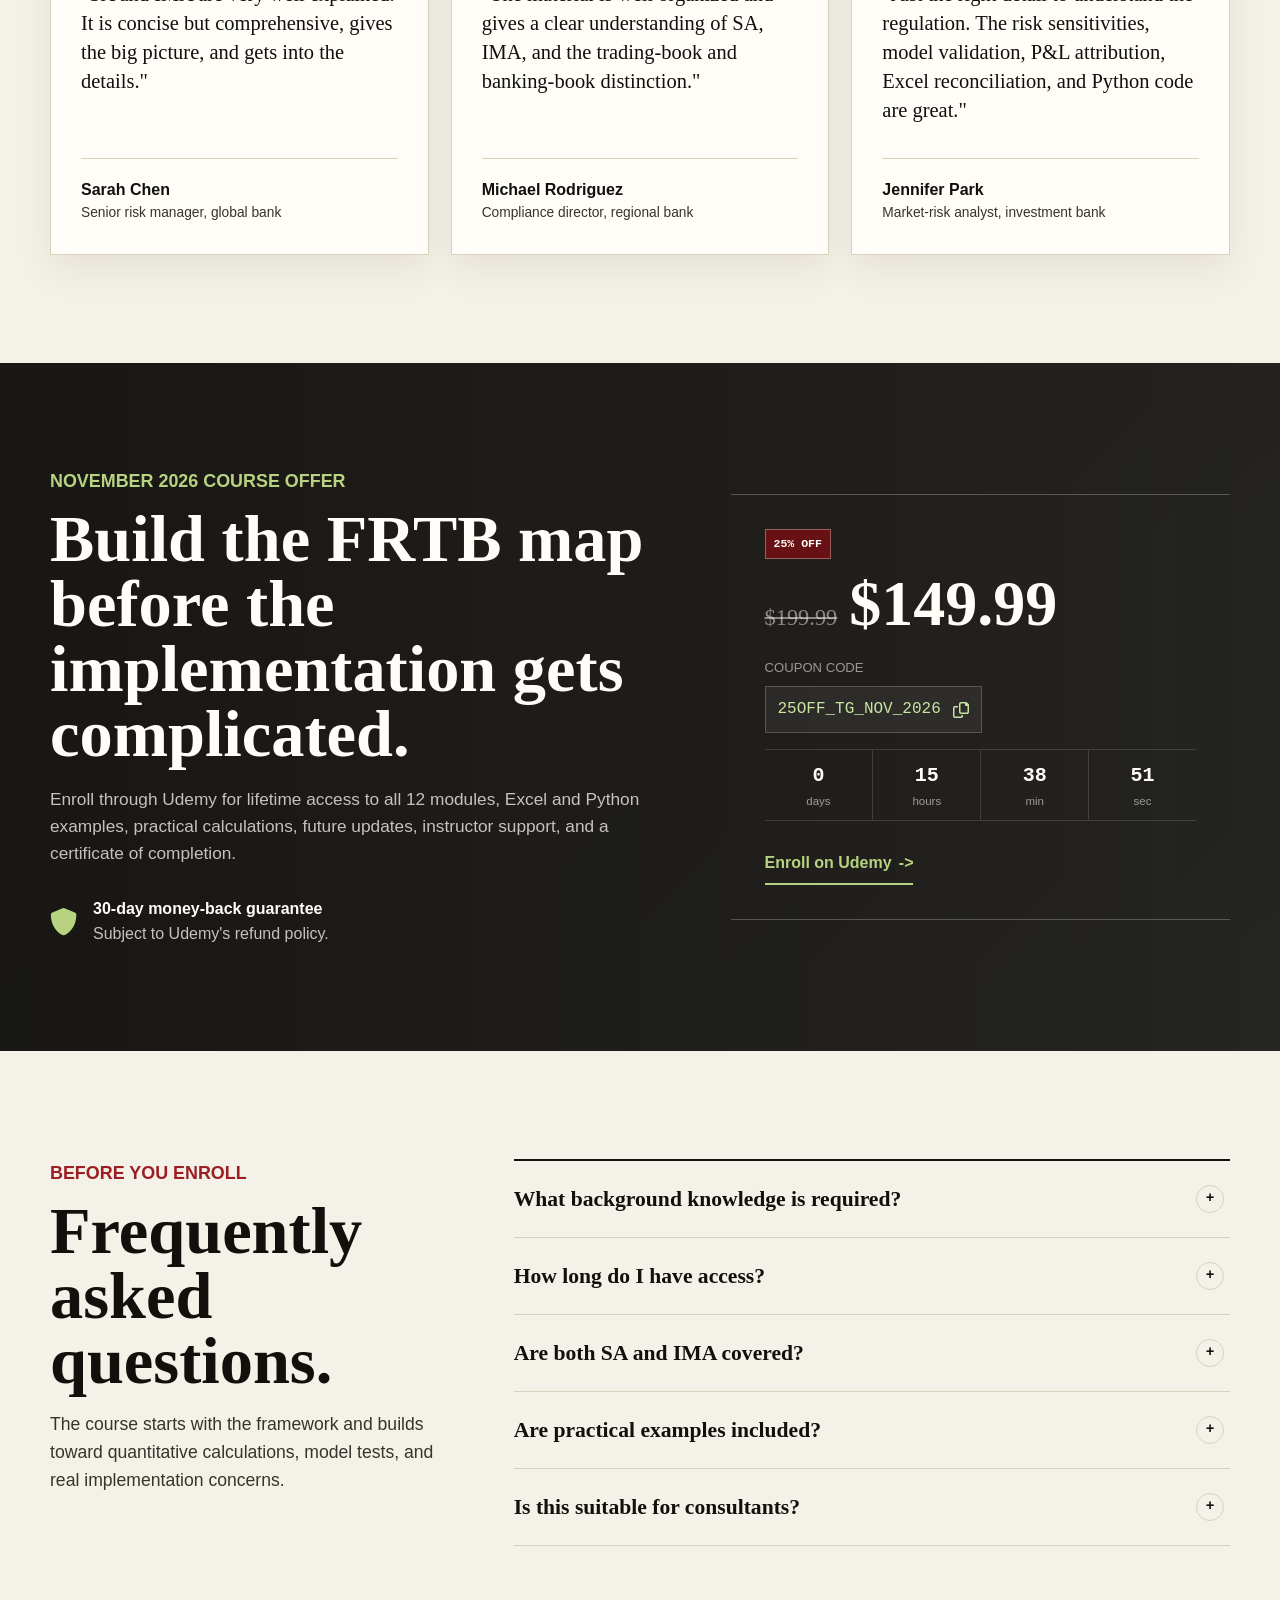
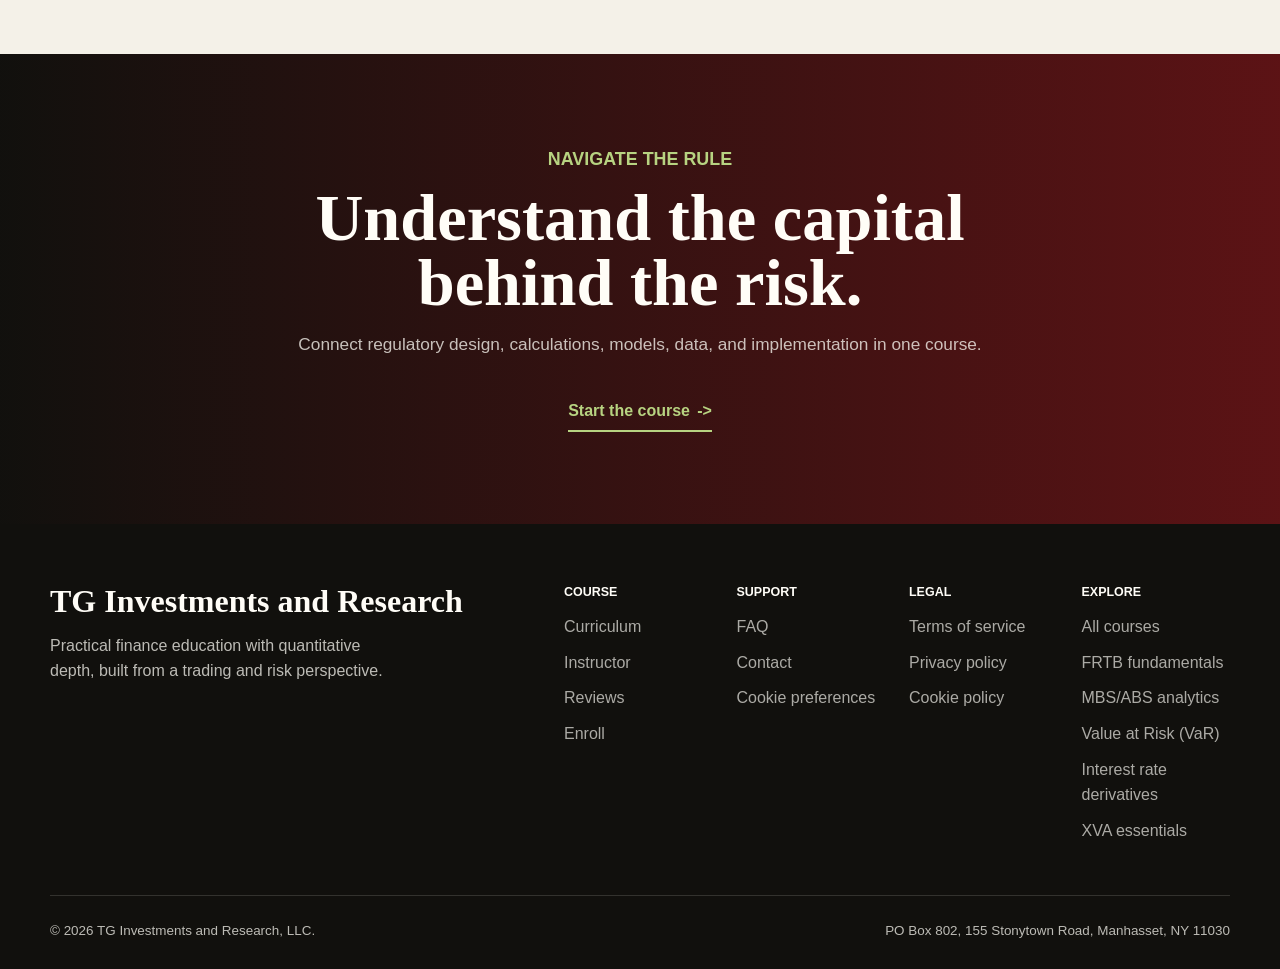
==== commit 887ffe2e: "Publish verified November 2026 paid course coupons" ====
--- a/index.html
+++ b/index.html
@@ -42,7 +42,7 @@
                     "instructor": { "@id": "https://tglauner.com/#tim-glauner" },
                     "offers": {
                         "@type": "Offer",
-                        "url": "https://www.udemy.com/course/fundamental-review-of-the-trading-book/?couponCode=25OFF_TG_OCT_2026",
+                        "url": "https://www.udemy.com/course/fundamental-review-of-the-trading-book/?couponCode=25OFF_TG_NOV_2026",
                         "price": "149.99",
                         "priceCurrency": "USD",
                         "availability": "https://schema.org/InStock"
@@ -52,7 +52,7 @@
         }
     </script>
 </head>
-<body data-offer-deadline="2026-11-06T06:03:00Z">
+<body data-offer-deadline="2026-12-06T20:09:00Z">
     <a class="skip-link" href="#main-content">Skip to content</a>
     <header class="site-header">
         <a class="brand-lockup" href="https://tglauner.com/" aria-label="TG Investments and Research home">
@@ -75,10 +75,10 @@
                 <p class="hero-lede">Build a working understanding of the Fundamental Review of the Trading Book, from the trading-book boundary through SA, IMA, modellability, P&L attribution, and implementation.</p>
                 <div class="hero-rating" aria-label="Rated 4.2 out of 5 on Udemy"><span class="stars" aria-hidden="true">★★★★★</span><span>4.2/5 on Udemy</span></div>
                 <div class="hero-actions">
-                    <a class="text-action text-action-strong" href="https://www.udemy.com/course/fundamental-review-of-the-trading-book/?couponCode=25OFF_TG_OCT_2026" target="_blank" rel="noopener noreferrer">Enroll on Udemy - 25% OFF <span aria-hidden="true">-&gt;</span></a>
+                    <a class="text-action text-action-strong" href="https://www.udemy.com/course/fundamental-review-of-the-trading-book/?couponCode=25OFF_TG_NOV_2026" target="_blank" rel="noopener noreferrer">Enroll on Udemy - 25% OFF <span aria-hidden="true">-&gt;</span></a>
                     <a class="text-action" href="#curriculum">Explore the curriculum <span aria-hidden="true">-&gt;</span></a>
                 </div>
-                <div class="hero-offer"><span class="hero-price"><s>$199.99</s> $149.99</span><span>October coupon <code>25OFF_TG_OCT_2026</code></span><span data-countdown-summary>Offer ends November 6 (Eastern time)</span></div>
+                <div class="hero-offer"><span class="hero-price"><s>$199.99</s> $149.99</span><span>November coupon <code>25OFF_TG_NOV_2026</code></span><span data-countdown-summary>Offer ends December 6 (Eastern time)</span></div>
             </div>
             <div class="desk-strip reveal-on-load" aria-label="Course facts">
                 <div><span class="desk-number">12</span><span class="desk-label">Focused modules</span></div>
@@ -157,12 +157,12 @@
         </section>
 
         <section class="enroll-band" id="enroll" aria-labelledby="enroll-title">
-            <div class="enroll-copy reveal"><p class="kicker">October 2026 course offer</p><h2 id="enroll-title">Build the FRTB map before the implementation gets complicated.</h2><p>Enroll through Udemy for lifetime access to all 12 modules, Excel and Python examples, practical calculations, future updates, instructor support, and a certificate of completion.</p><div class="guarantee-line"><i class="fas fa-shield-alt" aria-hidden="true"></i><span><strong>30-day money-back guarantee</strong><br>Subject to Udemy's refund policy.</span></div></div>
+            <div class="enroll-copy reveal"><p class="kicker">November 2026 course offer</p><h2 id="enroll-title">Build the FRTB map before the implementation gets complicated.</h2><p>Enroll through Udemy for lifetime access to all 12 modules, Excel and Python examples, practical calculations, future updates, instructor support, and a certificate of completion.</p><div class="guarantee-line"><i class="fas fa-shield-alt" aria-hidden="true"></i><span><strong>30-day money-back guarantee</strong><br>Subject to Udemy's refund policy.</span></div></div>
             <div class="enroll-details reveal">
                 <span class="offer-label">25% OFF</span><p class="offer-price"><s>$199.99</s> <strong>$149.99</strong></p><p class="offer-note">Coupon code</p>
-                <button class="coupon-code" type="button" data-copy-coupon="25OFF_TG_OCT_2026" title="Copy coupon code"><code>25OFF_TG_OCT_2026</code><i class="far fa-copy" aria-hidden="true"></i><span class="sr-only">Copy coupon code</span></button>
+                <button class="coupon-code" type="button" data-copy-coupon="25OFF_TG_NOV_2026" title="Copy coupon code"><code>25OFF_TG_NOV_2026</code><i class="far fa-copy" aria-hidden="true"></i><span class="sr-only">Copy coupon code</span></button>
                 <div class="countdown"><span><strong data-countdown="days">2</strong> days</span><span><strong data-countdown="hours">0</strong> hours</span><span><strong data-countdown="minutes">0</strong> min</span><span><strong data-countdown="seconds">0</strong> sec</span></div>
-                <a class="enroll-link" href="https://www.udemy.com/course/fundamental-review-of-the-trading-book/?couponCode=25OFF_TG_OCT_2026" target="_blank" rel="noopener noreferrer">Enroll on Udemy <span aria-hidden="true">-&gt;</span></a>
+                <a class="enroll-link" href="https://www.udemy.com/course/fundamental-review-of-the-trading-book/?couponCode=25OFF_TG_NOV_2026" target="_blank" rel="noopener noreferrer">Enroll on Udemy <span aria-hidden="true">-&gt;</span></a>
             </div>
         </section>
 
@@ -179,7 +179,7 @@
             </div>
         </section>
 
-        <section class="closing-band"><div class="closing-copy reveal"><p class="kicker">Navigate the rule</p><h2>Understand the capital behind the risk.</h2><p>Connect regulatory design, calculations, models, data, and implementation in one course.</p><a class="text-action text-action-strong" href="https://www.udemy.com/course/fundamental-review-of-the-trading-book/?couponCode=25OFF_TG_OCT_2026" target="_blank" rel="noopener noreferrer">Start the course <span aria-hidden="true">-&gt;</span></a></div></section>
+        <section class="closing-band"><div class="closing-copy reveal"><p class="kicker">Navigate the rule</p><h2>Understand the capital behind the risk.</h2><p>Connect regulatory design, calculations, models, data, and implementation in one course.</p><a class="text-action text-action-strong" href="https://www.udemy.com/course/fundamental-review-of-the-trading-book/?couponCode=25OFF_TG_NOV_2026" target="_blank" rel="noopener noreferrer">Start the course <span aria-hidden="true">-&gt;</span></a></div></section>
     </main>
 
     <div id="footer-container"></div>
